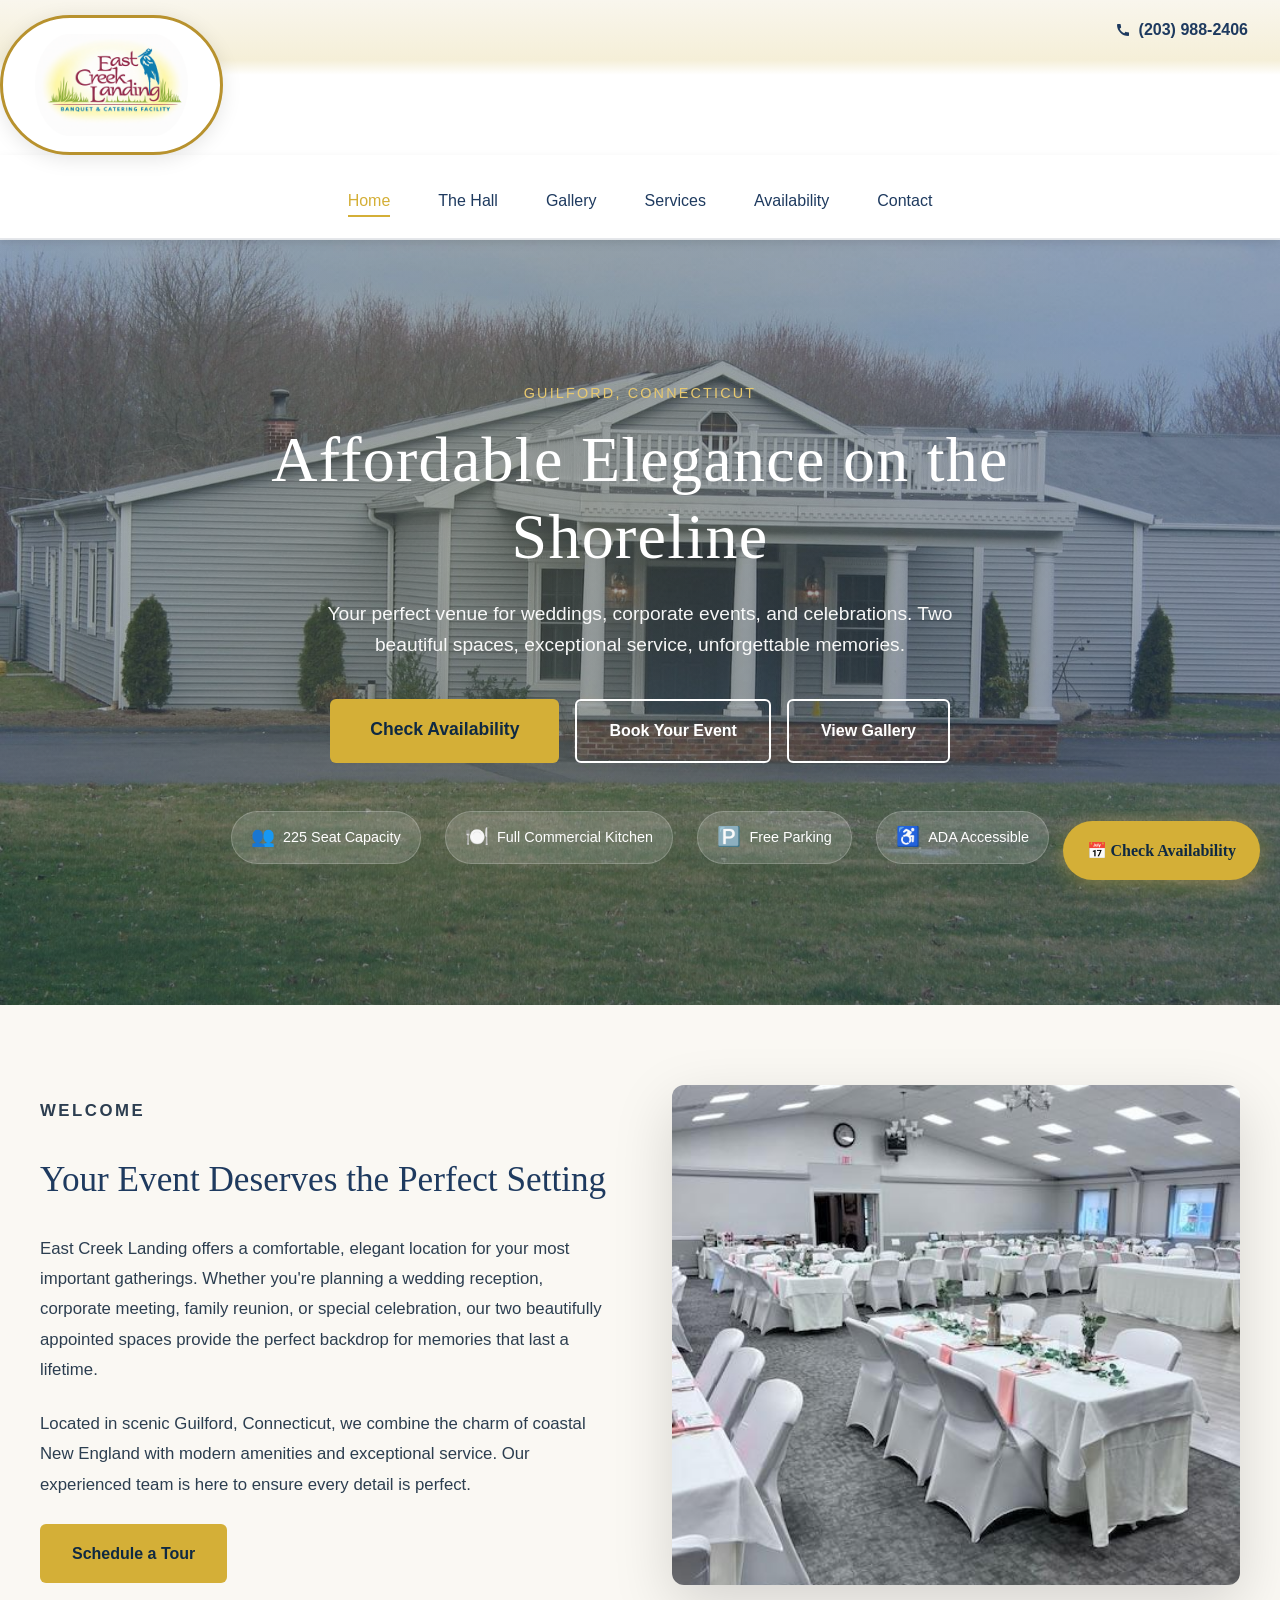
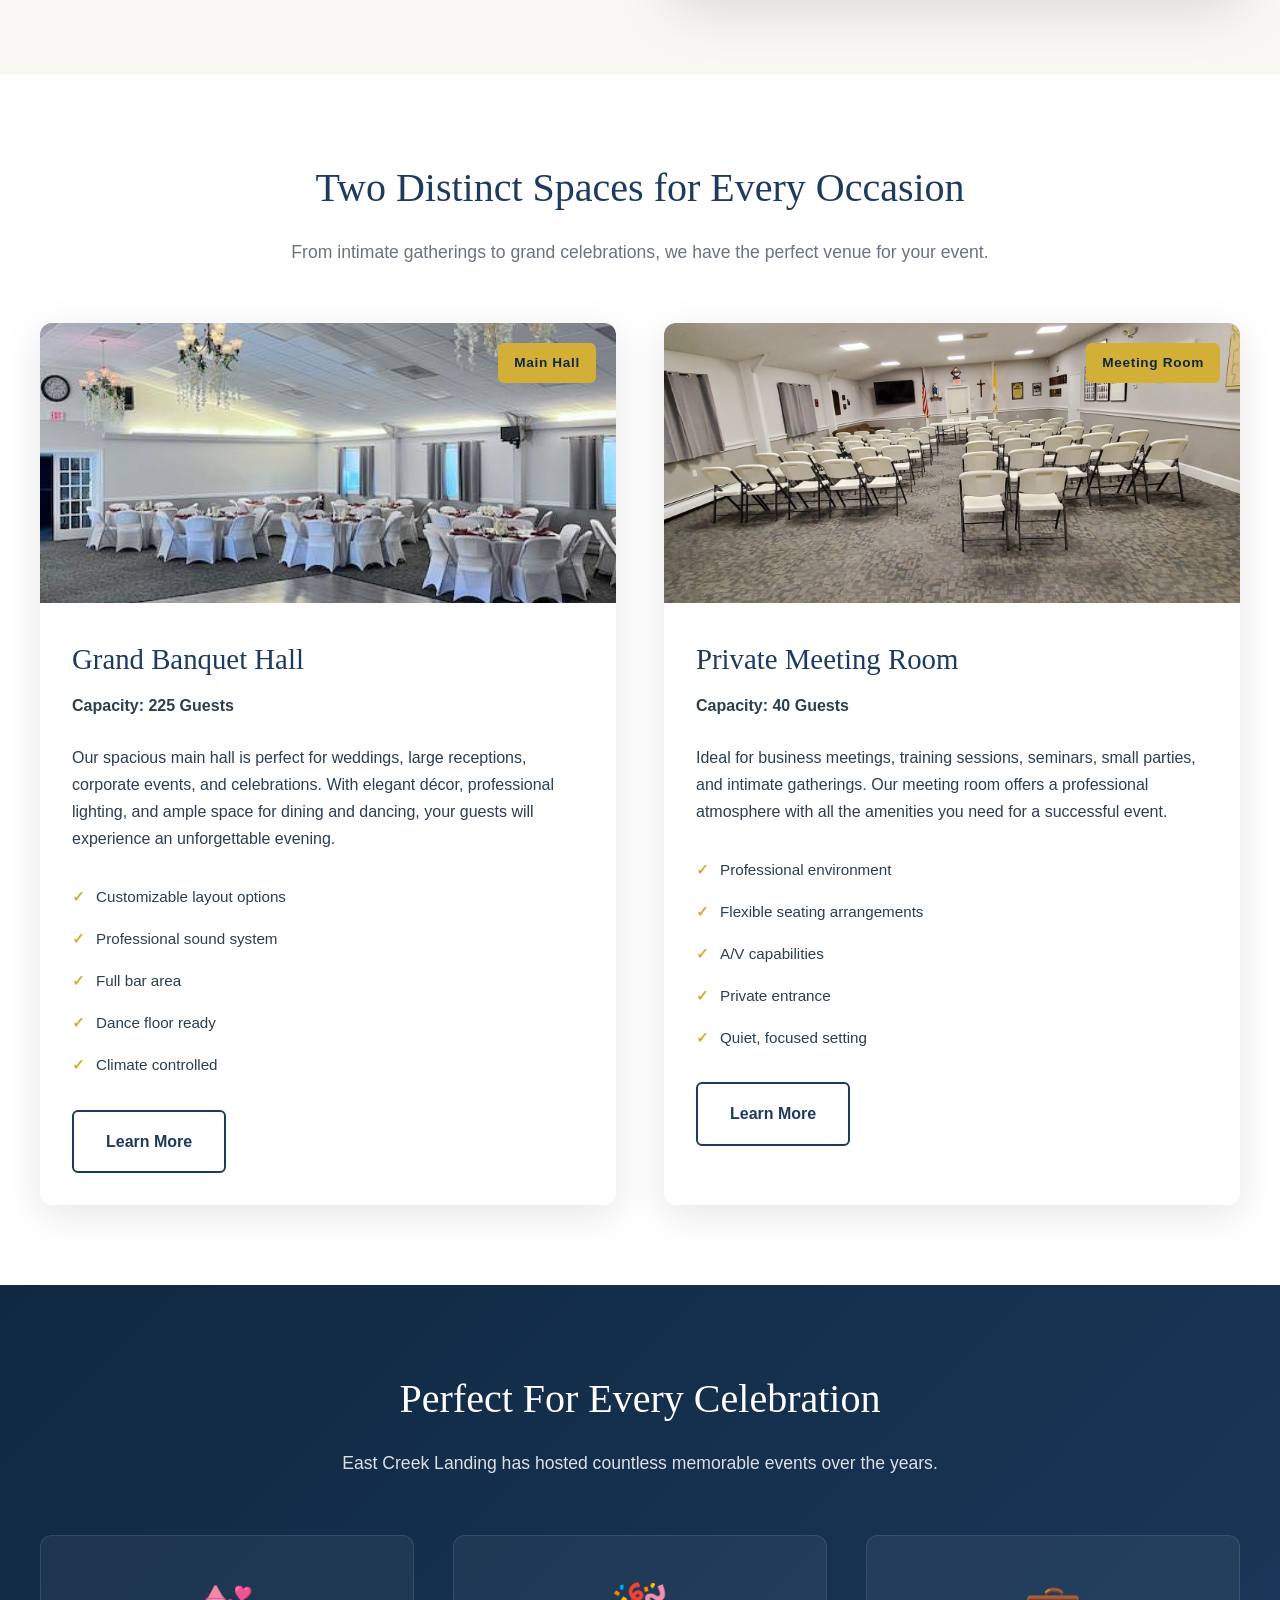
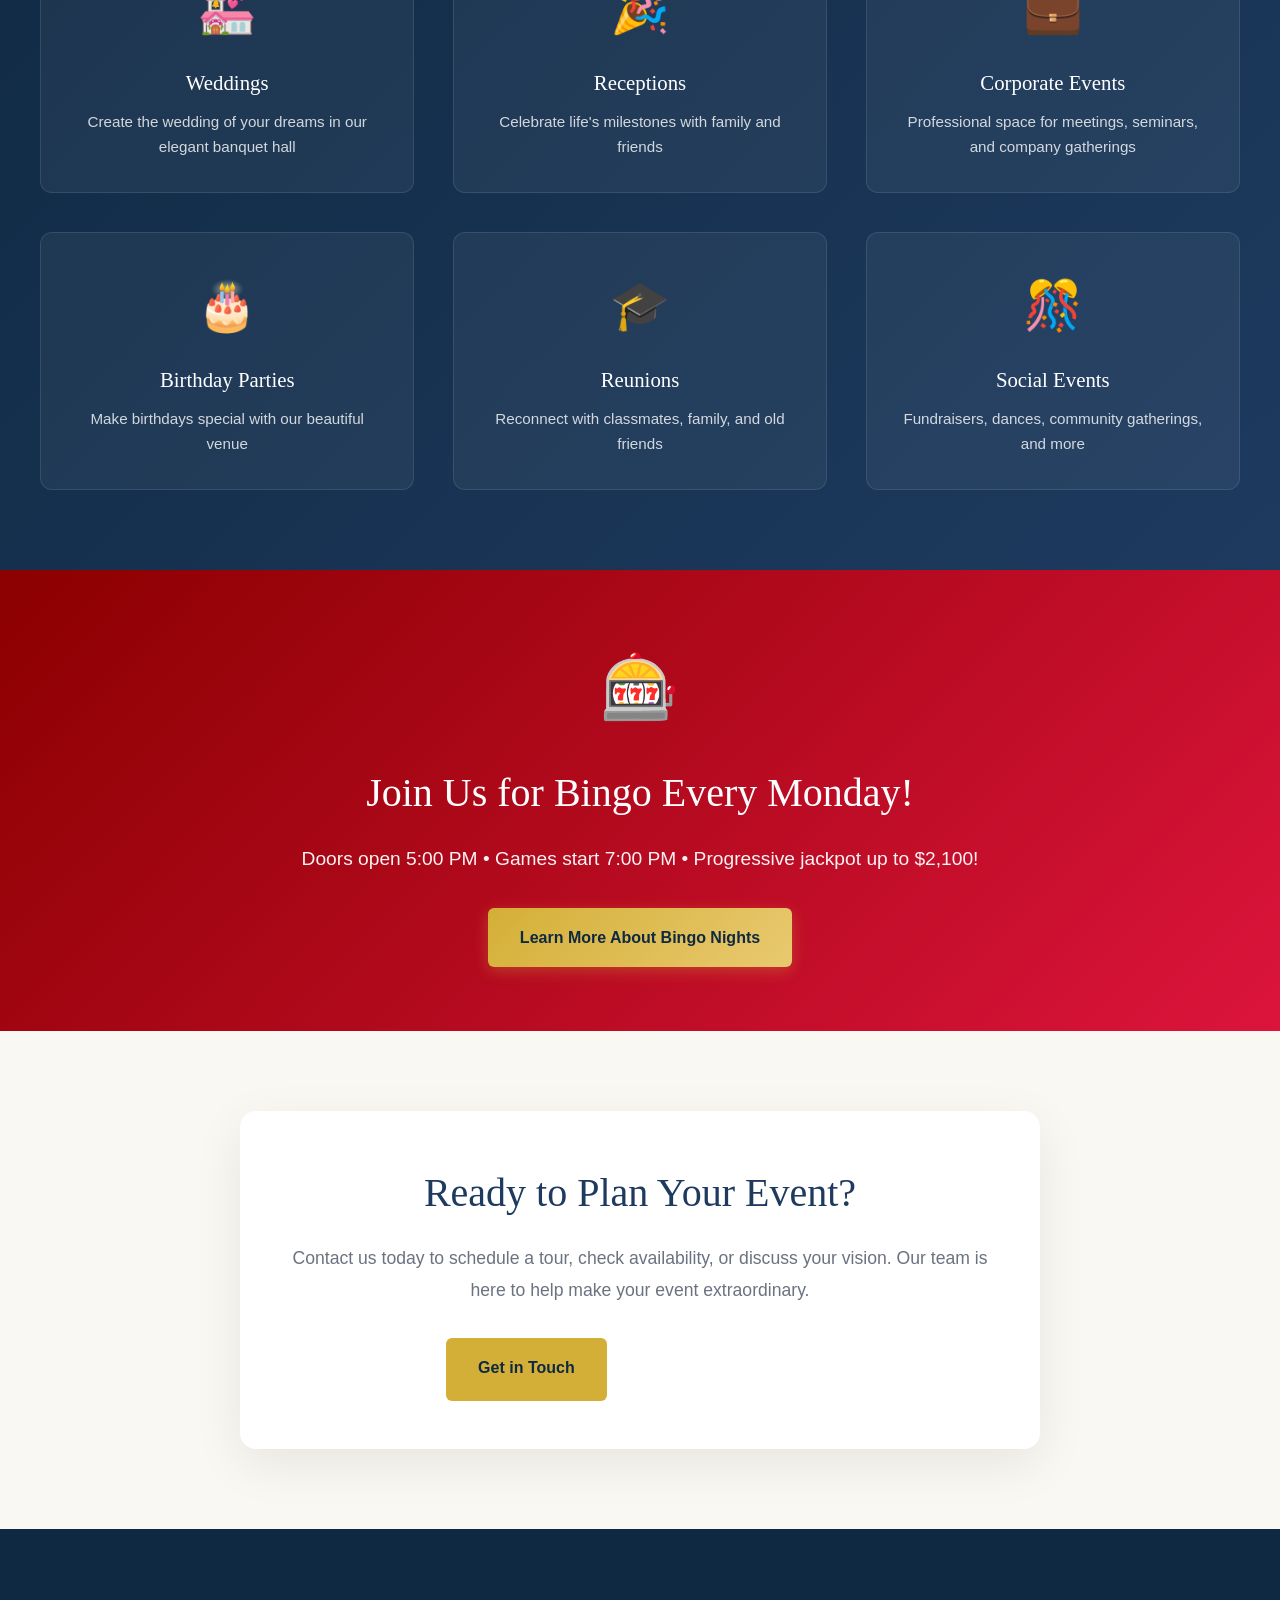
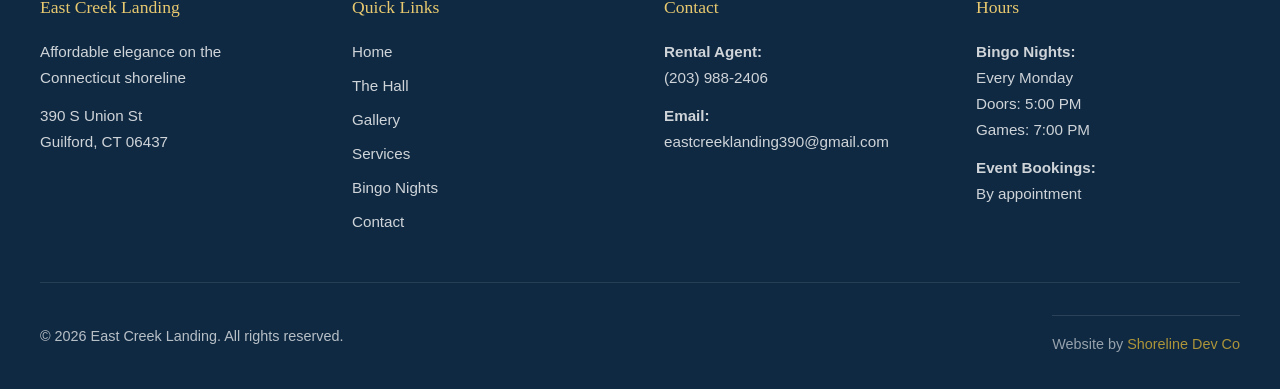
==== index.html @ 40659994 "update" ====
<!DOCTYPE html>
<html lang="en">
<head>
  <meta charset="UTF-8">
  <meta name="viewport" content="width=device-width, initial-scale=1.0">
  <meta name="description" content="East Creek Landing - Affordable elegance on the Connecticut shoreline. Premier banquet hall for weddings, corporate events, and special occasions in Guilford, CT.">
  <title>East Creek Landing | Banquet Hall in Guilford, CT</title>
  <link rel="stylesheet" href="css/style.css">
  <!-- Open Graph / Social Media Meta Tags -->
<meta property="og:title" content="East Creek Landing | Banquet Hall in Guilford, CT">
<meta property="og:description" content="Affordable elegance on the Connecticut shoreline. Perfect venue for weddings, corporate events, and celebrations.">
<meta property="og:image" content="https://mtufano89.github.io/east_creek_landing/images/outside.jpg">
<meta property="og:url" content="https://www.eastcreeklanding.com">
<meta property="og:type" content="website">

<!-- Twitter Card Meta Tags -->
<meta name="twitter:card" content="summary_large_image">
<meta name="twitter:title" content="East Creek Landing | Banquet Hall in Guilford, CT">
<meta name="twitter:description" content="Affordable elegance on the Connecticut shoreline. Perfect venue for weddings, corporate events, and celebrations.">
<meta name="twitter:image" content="https://mtufano89.github.io/east_creek_landing/images/outside.jpg">
<head>
  <meta charset="UTF-8">
  <meta name="viewport" content="width=device-width, initial-scale=1.0">
  <meta name="description" content="...">
  <title>East Creek Landing | Banquet Hall in Guilford, CT</title>
  
  <!-- Favicon -->
  <link rel="icon" type="image/x-icon" href="/favicon.ico">
  <link rel="icon" type="image/png" sizes="32x32" href="/favicon-32x32.png">
  <link rel="icon" type="image/png" sizes="16x16" href="/favicon-16x16.png">
  <link rel="apple-touch-icon" sizes="180x180" href="/apple-touch-icon.png">
  
  <link rel="stylesheet" href="css/style.css">

</head>
<body>
  
  <!-- Navigation -->
  <header class="site-header">
  <!-- Top Info Bar (Light Blue) -->
  <div class="header-top">
    <div class="header-top-inner">
   
      <div class="header-contact">
        <a href="tel:2039882406" class="phone-link">
          <svg width="16" height="16" fill="currentColor" viewBox="0 0 24 24">
            <path d="M20.01 15.38c-1.23 0-2.42-.2-3.53-.56-.35-.12-.74-.03-1.01.24l-1.57 1.97c-2.83-1.35-5.48-3.9-6.89-6.83l1.95-1.66c.27-.28.35-.67.24-1.02-.37-1.11-.56-2.3-.56-3.53 0-.54-.45-.99-.99-.99H4.19C3.65 3 3 3.24 3 3.99 3 13.28 10.73 21 20.01 21c.71 0 .99-.63.99-1.18v-3.45c0-.54-.45-.99-.99-.99z"/>
          </svg>
          (203) 988-2406
        </a>
      </div>
    </div>
  </div>

  <!-- Logo Section (Overlapping) -->
  <div class="header-logo">
    <a href="index.html">
      <img src="images/logo.png" alt="East Creek Landing" class="logo-img">
    </a>
  </div>

  <!-- Main Navigation (White Bar) -->
  <nav class="main-nav">
    <ul class="nav-links">
      <li><a href="index.html" class="active">Home</a></li>
      <li><a href="hall.html">The Hall</a></li>
      <li><a href="gallery.html">Gallery</a></li>
      <li><a href="services.html">Services</a></li>
      <li><a href="availability.html">Availability</a></li>
      <li><a href="contact.html">Contact</a></li>
    </ul>
    
    <!-- Hamburger for mobile -->
    <button class="hamburger" aria-label="Toggle menu">
      <span></span>
      <span></span>
      <span></span>
    </button>
  </nav>
</header>

  <!-- Hero Section -->
  <section class="hero">
    <div class="hero-overlay"></div>
    <div class="hero-content">
      <p class="hero-tag">Guilford, Connecticut</p>
      <h1 class="hero-title">Affordable Elegance on the Shoreline</h1>
      <p class="hero-subtitle">
        Your perfect venue for weddings, corporate events, and celebrations. 
        Two beautiful spaces, exceptional service, unforgettable memories.
      </p>
      <div class="hero-ctas">
  <a href="availability.html" class="btn btn-primary">Check Availability</a>
  <a href="contact.html" class="btn btn-secondary">Book Your Event</a>
  <a href="gallery.html" class="btn btn-secondary">View Gallery</a>
</div>
      <div class="hero-features">
        <div class="feature-chip">
          <span class="feature-icon">👥</span>
          <span>225 Seat Capacity</span>
        </div>
        <div class="feature-chip">
          <span class="feature-icon">🍽️</span>
          <span>Full Commercial Kitchen</span>
        </div>
        <div class="feature-chip">
          <span class="feature-icon">🅿️</span>
          <span>Free Parking</span>
        </div>
        <div class="feature-chip">
          <span class="feature-icon">♿</span>
          <span>ADA Accessible</span>
        </div>
      </div>
    </div>
  </section>

  <!-- Quick Overview -->
  <section class="section overview-section">
    <div class="section-inner">
      <div class="overview-grid">
        <div class="overview-text">
          <p class="eyebrow">Welcome</p>
          <h2>Your Event Deserves the Perfect Setting</h2>
          <p>
            East Creek Landing offers a comfortable, elegant location for your most important gatherings. 
            Whether you're planning a wedding reception, corporate meeting, family reunion, or special celebration, 
            our two beautifully appointed spaces provide the perfect backdrop for memories that last a lifetime.
          </p>
          <p>
            Located in scenic Guilford, Connecticut, we combine the charm of coastal New England with modern 
            amenities and exceptional service. Our experienced team is here to ensure every detail is perfect.
          </p>
          <a href="contact.html" class="btn btn-primary">Schedule a Tour</a>
        </div>
        <div class="overview-image">
          <img src="images/main_room_2.png" alt="Elegant banquet hall interior">
        </div>
      </div>
    </div>
  </section>

  <!-- Spaces -->
  <section class="section spaces-section">
    <div class="section-inner">
      <div class="section-header">
        <h2>Two Distinct Spaces for Every Occasion</h2>
        <p>From intimate gatherings to grand celebrations, we have the perfect venue for your event.</p>
      </div>

      <div class="spaces-grid">
        <!-- Main Hall -->
        <div class="space-card">
          <div class="space-image">
            <img src="images/main-room-1.jpeg" alt="Main banquet hall">
            <div class="space-badge">Main Hall</div>
          </div>
          <div class="space-content">
            <h3>Grand Banquet Hall</h3>
            <p class="space-capacity">Capacity: 225 Guests</p>
            <p>
              Our spacious main hall is perfect for weddings, large receptions, corporate events, 
              and celebrations. With elegant décor, professional lighting, and ample space for 
              dining and dancing, your guests will experience an unforgettable evening.
            </p>
            <ul class="space-features">
              <li>Customizable layout options</li>
              <li>Professional sound system</li>
              <li>Full bar area</li>
              <li>Dance floor ready</li>
              <li>Climate controlled</li>
            </ul>
            <a href="hall.html" class="btn btn-outline">Learn More</a>
          </div>
        </div>

        <!-- Meeting Room -->
        <div class="space-card">
          <div class="space-image">
            <img src="images/meeting-room.jpg" alt="Meeting room">
            <div class="space-badge">Meeting Room</div>
          </div>
          <div class="space-content">
            <h3>Private Meeting Room</h3>
            <p class="space-capacity">Capacity: 40 Guests</p>
            <p>
              Ideal for business meetings, training sessions, seminars, small parties, and intimate 
              gatherings. Our meeting room offers a professional atmosphere with all the amenities 
              you need for a successful event.
            </p>
            <ul class="space-features">
              <li>Professional environment</li>
              <li>Flexible seating arrangements</li>
              <li>A/V capabilities</li>
              <li>Private entrance</li>
              <li>Quiet, focused setting</li>
            </ul>
            <a href="hall.html" class="btn btn-outline">Learn More</a>
          </div>
        </div>
      </div>
    </div>
  </section>

  <!-- Perfect For -->
  <section class="section perfect-for-section">
    <div class="section-inner">
      <div class="section-header">
        <h2>Perfect For Every Celebration</h2>
        <p>East Creek Landing has hosted countless memorable events over the years.</p>
      </div>

      <div class="event-types">
        <div class="event-type">
          <div class="event-icon">💒</div>
          <h3>Weddings</h3>
          <p>Create the wedding of your dreams in our elegant banquet hall</p>
        </div>
        <div class="event-type">
          <div class="event-icon">🎉</div>
          <h3>Receptions</h3>
          <p>Celebrate life's milestones with family and friends</p>
        </div>
        <div class="event-type">
          <div class="event-icon">💼</div>
          <h3>Corporate Events</h3>
          <p>Professional space for meetings, seminars, and company gatherings</p>
        </div>
        <div class="event-type">
          <div class="event-icon">🎂</div>
          <h3>Birthday Parties</h3>
          <p>Make birthdays special with our beautiful venue</p>
        </div>
        <div class="event-type">
          <div class="event-icon">🎓</div>
          <h3>Reunions</h3>
          <p>Reconnect with classmates, family, and old friends</p>
        </div>
        <div class="event-type">
          <div class="event-icon">🎊</div>
          <h3>Social Events</h3>
          <p>Fundraisers, dances, community gatherings, and more</p>
        </div>
      </div>
    </div>
  </section>

  <!-- Bingo CTA -->
  <section class="section bingo-cta">
    <div class="section-inner">
      <div class="bingo-content">
        <div class="bingo-icon">🎰</div>
        <h2>Join Us for Bingo Every Monday!</h2>
        <p>Doors open 5:00 PM • Games start 7:00 PM • Progressive jackpot up to $2,100!</p>
        <a href="bingo.html" class="btn btn-gold">Learn More About Bingo Nights</a>
      </div>
    </div>
  </section>

  <!-- CTA Section -->
  <section class="section cta-section">
    <div class="section-inner">
      <div class="cta-box">
        <h2>Ready to Plan Your Event?</h2>
        <p>Contact us today to schedule a tour, check availability, or discuss your vision. Our team is here to help make your event extraordinary.</p>
        <div class="cta-buttons">
          <a href="contact.html" class="btn btn-primary">Get in Touch</a>
          <a href="tel:2039882406" class="btn btn-secondary">Call (203) 988-2406</a>
        </div>
      </div>
    </div>
  </section>

  <!-- Footer -->
  <footer class="site-footer">
    <div class="footer-inner">
      <div class="footer-grid">
        <div class="footer-col">
          <h4>East Creek Landing</h4>
          <p>Affordable elegance on the Connecticut shoreline</p>
          <p class="footer-address">
            390 S Union St<br>
            Guilford, CT 06437
          </p>
        </div>

        <div class="footer-col">
          <h4>Quick Links</h4>
          <ul class="footer-links-col">
            <a href="index.html">Home</a>
            <a href="hall.html">The Hall</a>
            <a href="gallery.html">Gallery</a>
            <a href="services.html">Services</a>
            <a href="bingo.html">Bingo Nights</a>
            <a href="contact.html">Contact</a>
          </ul>
        </div>

        <div class="footer-col">
          <h4>Contact</h4>
          <p><strong>Rental Agent:</strong><br>(203) 988-2406</p>
<p><strong>Email:</strong><br>eastcreeklanding390@gmail.com</p>        </div>

        <div class="footer-col">
          <h4>Hours</h4>
          <p><strong>Bingo Nights:</strong><br>Every Monday<br>Doors: 5:00 PM<br>Games: 7:00 PM</p>
          <p><strong>Event Bookings:</strong><br>By appointment</p>
        </div>
      </div>

     <div class="footer-bottom">
  <p>&copy; <span id="year"></span> East Creek Landing. All rights reserved.</p>
  <p class="created-by">
    Website by <a href="https://www.shorelinedevco.com" target="_blank" rel="noopener">Shoreline Dev Co</a>
  </p>
</div>
  </footer>

  <script>
    document.getElementById('year').textContent = new Date().getFullYear();

    // Hamburger Menu Toggle
    const hamburger = document.querySelector('.hamburger');
    const navLinks = document.querySelector('.nav-links');

    hamburger.addEventListener('click', () => {
      hamburger.classList.toggle('active');
      navLinks.classList.toggle('active');
    });

    // Close menu when clicking a link
    document.querySelectorAll('.nav-links a').forEach(link => {
      link.addEventListener('click', () => {
        hamburger.classList.remove('active');
        navLinks.classList.remove('active');
      });
    });

    // Close menu when clicking outside
    document.addEventListener('click', (e) => {
      if (!hamburger.contains(e.target) && !navLinks.contains(e.target)) {
        hamburger.classList.remove('active');
        navLinks.classList.remove('active');
      }
    });
  </script>
  <!-- Add before </body> -->
<a href="availability.html" class="floating-availability-btn">
  📅 Check Availability

</body>
</html>
---- css/style.css ----
/* =============================
   EAST CREEK LANDING
   Elegant Banquet Hall Design
   ============================= */

:root {
  --navy: #1e3a5f;
  --navy-dark: #0f2942;
  --gold: #d4af37;
  --gold-light: #e8c96f;
  --cream: #faf8f3;
  --text-dark: #2c3e50;
  --text-muted: #6b7280;
  --white: #ffffff;
}

* {
  margin: 0;
  padding: 0;
  box-sizing: border-box;
}

html {
  scroll-behavior: smooth;
}

body {
  font-family: 'Georgia', 'Times New Roman', serif;
  color: var(--text-dark);
  background: var(--white);
  line-height: 1.7;
}

/* =============================
   NAVIGATION
   ============================= */

.site-header {
  position: relative;
  top: 0;
  z-index: 100;
  background: rgba(255, 255, 255, 0.98);
  backdrop-filter: blur(10px);
  border-bottom: 1px solid rgba(30, 58, 95, 0.1);
  box-shadow: 0 2px 20px rgba(0, 0, 0, 0.08);
}

.nav {
  max-width: 1200px;
  margin: 0 auto;
  padding: 1rem 2rem;
  display: flex;
  align-items: center;
  justify-content: space-between;
  gap: 2rem;
}

.nav-logo {
  font-family: 'Georgia', serif;
  font-size: 1.3rem;
  font-weight: 700;
  color: var(--navy);
  text-decoration: none;
  letter-spacing: 0.05em;
}

.logo-img {
  height: clamp(60px, 12vw, 120px);
  width: auto;
  display: block;
}

/* Hamburger Menu */
.hamburger {
  display: none;
  flex-direction: column;
  gap: 5px;
  background: none;
  border: none;
  cursor: pointer;
  padding: 8px;
  z-index: 101;
  order: 3;
}

.hamburger span {
  width: 28px;
  height: 3px;
  background: var(--navy);
  border-radius: 3px;
  transition: all 0.3s ease;
}

.hamburger.active span:nth-child(1) {
  transform: rotate(45deg) translate(8px, 8px);
}

.hamburger.active span:nth-child(2) {
  opacity: 0;
}

.hamburger.active span:nth-child(3) {
  transform: rotate(-45deg) translate(7px, -7px);
}

.nav-links {
  display: flex;
  list-style: none;
  gap: 2rem;
}

.nav-links a {
  font-family: -apple-system, BlinkMacSystemFont, 'Segoe UI', sans-serif;
  text-decoration: none;
  color: var(--text-dark);
  font-size: 0.95rem;
  font-weight: 500;
  transition: color 0.3s ease;
  position: relative;
}

.nav-links a::after {
  content: '';
  position: absolute;
  bottom: -4px;
  left: 0;
  width: 0;
  height: 2px;
  background: var(--gold);
  transition: width 0.3s ease;
}

.nav-links a:hover,
.nav-links a.active {
  color: var(--navy);
}

.nav-links a:hover::after,
.nav-links a.active::after {
  width: 100%;
}

.nav-cta {
  font-family: -apple-system, BlinkMacSystemFont, 'Segoe UI', sans-serif;
  background: var(--gold);
  color: var(--navy-dark);
  padding: 0.5rem 1rem;
  border-radius: 6px;
  text-decoration: none;
  font-weight: 600;
  font-size: 0.85rem;
  transition: all 0.3s ease;
  white-space: nowrap;
}

.nav-cta:hover {
  background: var(--gold-light);
  transform: translateY(-1px);
  box-shadow: 0 2px 8px rgba(212, 175, 55, 0.3);
}

/* =============================
   HERO SECTION (Index Page)
   ============================= */

.hero {
  position: relative;
  min-height: clamp(500px, 85vh, 900px);
  display: flex;
  align-items: center;
  justify-content: center;
  background: url('../images/outside.jpg') center/cover;
  color: white;
  text-align: center;
  overflow: hidden;
  padding: clamp(1rem, 3vw, 2rem);
}

.hero-overlay {
  position: absolute;
  inset: 0;
  background: 
    linear-gradient(135deg, rgba(30, 58, 95, 0.35), rgba(30, 58, 95, 0.45)),
    radial-gradient(circle at 40% 40%, rgba(212, 175, 55, 0.25), transparent 70%);
  animation: fadeIn 1.2s ease-out;
}

@keyframes fadeIn {
  from {
    opacity: 0;
  }
  to {
    opacity: 1;
  }
}

.hero-content {
  position: relative;
  z-index: 1;
  max-width: 900px;
  padding: 0 2rem;
  animation: fadeInUp 1s ease-out 0.3s both;
}

@keyframes fadeInUp {
  from {
    opacity: 0;
    transform: translateY(30px);
  }
  to {
    opacity: 1;
    transform: translateY(0);
  }
}

.hero-tag {
  font-family: -apple-system, BlinkMacSystemFont, 'Segoe UI', sans-serif;
  font-size: clamp(0.75rem, 1.5vw, 0.9rem);
  letter-spacing: 0.15em;
  text-transform: uppercase;
  color: var(--gold-light);
  margin-bottom: clamp(0.5rem, 2vw, 1rem);
  font-weight: 500;
}

.hero-title {
  font-size: clamp(1.75rem, 5vw, 4rem);
  font-weight: 400;
  margin-bottom: clamp(1rem, 2vw, 1.5rem);
  line-height: 1.2;
  letter-spacing: 0.02em;
}

.hero-subtitle {
  font-family: -apple-system, BlinkMacSystemFont, 'Segoe UI', sans-serif;
  font-size: clamp(0.95rem, 2vw, 1.2rem);
  max-width: 700px;
  margin: 0 auto;
  margin-bottom: clamp(1.5rem, 3vw, 2.5rem);
  color: rgba(255, 255, 255, 0.95);
  font-weight: 300;
  line-height: 1.6;
  padding: 0 clamp(0.5rem, 2vw, 0);
}

.hero-ctas {
  display: flex;
  gap: clamp(0.75rem, 2vw, 1rem);
  justify-content: center;
  flex-wrap: wrap;
  margin-bottom: clamp(2rem, 4vw, 3rem);
}

.hero-features {
  display: flex;
  gap: clamp(0.5rem, 2vw, 1.5rem);
  justify-content: center;
  flex-wrap: wrap;
  margin-top: clamp(2rem, 4vw, 3rem);
}

.feature-chip {
  font-family: -apple-system, BlinkMacSystemFont, 'Segoe UI', sans-serif;
  display: flex;
  align-items: center;
  gap: 0.5rem;
  background: rgba(255, 255, 255, 0.15);
  backdrop-filter: blur(10px);
  padding: clamp(0.5rem, 1.5vw, 0.6rem) clamp(0.8rem, 2vw, 1.2rem);
  border-radius: 50px;
  border: 1px solid rgba(255, 255, 255, 0.2);
  font-size: clamp(0.8rem, 1.5vw, 0.9rem);
  font-weight: 500;
}

.feature-icon {
  font-size: clamp(1rem, 2vw, 1.2rem);
}

/* =============================
   PAGE HERO (Non-Index Pages)
   ============================= */

/* =============================
   PAGE HERO (Non-Index Pages)
   ============================= */

.page-hero {
  position: relative;
  padding: 8rem 2rem 5rem;
  text-align: center;
  background: linear-gradient(rgba(30, 58, 95, 0.75), rgba(15, 41, 66, 0.85)),
              url('https://images.unsplash.com/photo-1511795409834-ef04bbd61622?w=1600&h=600&fit=crop') center/cover;
  color: white;
  overflow: hidden;
}

.page-hero::before {
  content: '';
  position: absolute;
  inset: 0;
  background: radial-gradient(circle at 30% 50%, rgba(212, 175, 55, 0.2), transparent 70%);
  animation: fadeIn 1.2s ease-out;
}

.page-hero-content {
  position: relative;
  z-index: 1;
  max-width: 800px;
  margin: 0 auto;
  animation: fadeInUp 1s ease-out 0.3s both;
}

.page-hero-content .eyebrow {
  color: var(--gold-light);
}

.page-hero h1 {
  font-size: clamp(2rem, 5vw, 3.5rem);
  font-weight: 400;
  margin-bottom: 1rem;
  line-height: 1.2;
}

.page-hero p {
  font-family: -apple-system, BlinkMacSystemFont, 'Segoe UI', sans-serif;
  font-size: clamp(1rem, 2vw, 1.2rem);
  opacity: 0.95;
  max-width: 600px;
  margin: 0 auto;
}

/* =============================
   BUTTONS
   ============================= */

.btn {
  font-family: -apple-system, BlinkMacSystemFont, 'Segoe UI', sans-serif;
  display: inline-block;
  padding: clamp(0.75rem, 2vw, 1rem) clamp(1.25rem, 3vw, 2rem);
  border-radius: 6px;
  text-decoration: none;
  font-weight: 600;
  font-size: clamp(0.9rem, 1.8vw, 1rem);
  transition: all 0.3s ease;
  cursor: pointer;
  border: none;
}

.btn-primary {
  background: var(--gold);
  color: var(--navy-dark);
}

.btn-primary:hover {
  background: var(--gold-light);
  transform: translateY(-2px);
  box-shadow: 0 8px 20px rgba(212, 175, 55, 0.4);
}

.btn-secondary {
  background: transparent;
  color: white;
  border: 2px solid white;
}

.btn-secondary:hover {
  background: white;
  color: var(--navy);
}

.btn-outline {
  background: transparent;
  color: var(--navy);
  border: 2px solid var(--navy);
}

.btn-outline:hover {
  background: var(--navy);
  color: white;
}

.btn-gold {
  background: linear-gradient(135deg, var(--gold), var(--gold-light));
  color: var(--navy-dark);
  box-shadow: 0 4px 15px rgba(212, 175, 55, 0.3);
}

.btn-gold:hover {
  transform: translateY(-3px);
  box-shadow: 0 8px 25px rgba(212, 175, 55, 0.5);
}

/* =============================
   SECTIONS
   ============================= */

.section {
  padding: clamp(3rem, 8vw, 5rem) clamp(1rem, 3vw, 2rem);
}

.section-inner {
  max-width: 1200px;
  margin: 0 auto;
}

.section-header {
  text-align: center;
  margin-bottom: clamp(2rem, 5vw, 3.5rem);
}

.section-header h2 {
  font-size: clamp(1.75rem, 4vw, 2.5rem);
  font-weight: 400;
  color: var(--navy);
  margin-bottom: clamp(0.75rem, 2vw, 1rem);
}

.section-header p {
  font-family: -apple-system, BlinkMacSystemFont, 'Segoe UI', sans-serif;
  font-size: clamp(0.95rem, 2vw, 1.1rem);
  color: var(--text-muted);
  max-width: 700px;
  margin: 0 auto;
}

.eyebrow {
  font-family: -apple-system, BlinkMacSystemFont, 'Segoe UI', sans-serif;
  font-size: 0.9rem;
  letter-spacing: 0.15em;
  text-transform: uppercase;
  color: var(--gold);
  font-weight: 600;
  margin-bottom: 0.5rem;
}

/* =============================
   OVERVIEW SECTION
   ============================= */

.overview-section {
  background: var(--cream);
}

.overview-grid {
  display: grid;
  grid-template-columns: 1fr 1fr;
  gap: 4rem;
  align-items: center;
}

.overview-text h2 {
  font-size: clamp(1.5rem, 3.5vw, 2.2rem);
  color: var(--navy);
  margin-bottom: clamp(1rem, 2vw, 1.5rem);
  font-weight: 400;
}

.overview-text p {
  font-family: -apple-system, BlinkMacSystemFont, 'Segoe UI', sans-serif;
  font-size: clamp(0.95rem, 1.8vw, 1.05rem);
  line-height: 1.8;
  color: var(--text-dark);
  margin-bottom: clamp(1rem, 2vw, 1.5rem);
}

.overview-image img {
  width: 100%;
  height: clamp(250px, 50vw, 500px);
  object-fit: cover;
  border-radius: 12px;
  box-shadow: 0 20px 60px rgba(0, 0, 0, 0.15);
}

/* =============================
   SPACES SECTION
   ============================= */

.spaces-section {
  background: white;
}

.spaces-grid {
  display: grid;
  grid-template-columns: 1fr 1fr;
  gap: 3rem;
}

.space-card {
  background: white;
  border-radius: 12px;
  overflow: hidden;
  box-shadow: 0 10px 40px rgba(0, 0, 0, 0.1);
  transition: transform 0.3s ease, box-shadow 0.3s ease;
}

.space-card:hover {
  transform: translateY(-5px);
  box-shadow: 0 15px 50px rgba(0, 0, 0, 0.15);
}

.space-image {
  position: relative;
  height: clamp(200px, 35vw, 280px);
  overflow: hidden;
}

.space-image img {
  width: 100%;
  height: 100%;
  object-fit: cover;
  transition: transform 0.5s ease;
}

.space-card:hover .space-image img {
  transform: scale(1.05);
}

.space-badge {
  position: absolute;
  top: 20px;
  right: 20px;
  background: var(--gold);
  color: var(--navy-dark);
  padding: 0.5rem 1rem;
  border-radius: 6px;
  font-family: -apple-system, BlinkMacSystemFont, 'Segoe UI', sans-serif;
  font-weight: 600;
  font-size: 0.85rem;
  letter-spacing: 0.05em;
}

.space-content {
  padding: clamp(1.5rem, 3vw, 2rem);
}

.space-content h3 {
  font-size: clamp(1.3rem, 2.8vw, 1.8rem);
  color: var(--navy);
  margin-bottom: 0.5rem;
  font-weight: 400;
}

.space-capacity {
  font-family: -apple-system, BlinkMacSystemFont, 'Segoe UI', sans-serif;
  font-size: 0.95rem;
  color: var(--gold);
  font-weight: 600;
  margin-bottom: 1rem;
}

.space-content > p {
  font-family: -apple-system, BlinkMacSystemFont, 'Segoe UI', sans-serif;
  font-size: clamp(0.9rem, 1.8vw, 1rem);
  color: var(--text-dark);
  margin-bottom: clamp(1rem, 2vw, 1.5rem);
  line-height: 1.7;
}

.space-features {
  font-family: -apple-system, BlinkMacSystemFont, 'Segoe UI', sans-serif;
  list-style: none;
  margin-bottom: 1.5rem;
}

.space-features li {
  padding: clamp(0.3rem, 1vw, 0.5rem) 0;
  padding-left: 1.5rem;
  position: relative;
  font-size: clamp(0.85rem, 1.6vw, 0.95rem);
  color: var(--text-dark);
}

.space-features li::before {
  content: '✓';
  position: absolute;
  left: 0;
  color: var(--gold);
  font-weight: bold;
}

/* =============================
   PERFECT FOR SECTION
   ============================= */

.perfect-for-section {
  background: linear-gradient(135deg, var(--navy-dark), var(--navy));
  color: white;
}

.perfect-for-section .section-header h2 {
  color: white;
}

.perfect-for-section .section-header p {
  color: rgba(255, 255, 255, 0.85);
}

.event-types {
  display: grid;
  grid-template-columns: repeat(3, 1fr);
  gap: clamp(1.5rem, 3vw, 2.5rem);
}

.event-type {
  text-align: center;
  padding: clamp(1.5rem, 3vw, 2rem);
  background: rgba(255, 255, 255, 0.05);
  border-radius: 12px;
  border: 1px solid rgba(255, 255, 255, 0.1);
  transition: all 0.3s ease;
}

.event-type:hover {
  background: rgba(255, 255, 255, 0.1);
  transform: translateY(-5px);
}

.event-icon {
  font-size: clamp(2.5rem, 5vw, 3rem);
  margin-bottom: clamp(0.5rem, 1.5vw, 1rem);
}

.event-type h3 {
  font-size: clamp(1.1rem, 2.2vw, 1.3rem);
  margin-bottom: clamp(0.3rem, 1vw, 0.5rem);
  font-weight: 400;
}

.event-type p {
  font-family: -apple-system, BlinkMacSystemFont, 'Segoe UI', sans-serif;
  font-size: clamp(0.85rem, 1.6vw, 0.95rem);
  color: rgba(255, 255, 255, 0.8);
}

/* =============================
   BINGO CTA
   ============================= */

.bingo-cta {
  background: linear-gradient(135deg, #8b0000, #dc143c);
  color: white;
  text-align: center;
  padding: clamp(2.5rem, 6vw, 4rem) clamp(1rem, 3vw, 2rem);
}

.bingo-content {
  max-width: 800px;
  margin: 0 auto;
}

.bingo-icon {
  font-size: clamp(2.5rem, 6vw, 4rem);
  margin-bottom: clamp(0.5rem, 1.5vw, 1rem);
  animation: pulse 2s ease-in-out infinite;
}

@keyframes pulse {
  0%, 100% { transform: scale(1); }
  50% { transform: scale(1.1); }
}

.bingo-content h2 {
  font-size: clamp(1.5rem, 4vw, 2.5rem);
  margin-bottom: clamp(0.75rem, 1.5vw, 1rem);
  font-weight: 400;
}

.bingo-content p {
  font-family: -apple-system, BlinkMacSystemFont, 'Segoe UI', sans-serif;
  font-size: clamp(0.95rem, 2vw, 1.2rem);
  margin-bottom: clamp(1.5rem, 2.5vw, 2rem);
  color: rgba(255, 255, 255, 0.95);
}

/* =============================
   CTA SECTION
   ============================= */

.cta-section {
  background: var(--cream);
  text-align: center;
}

.cta-box {
  max-width: 800px;
  margin: 0 auto;
  padding: clamp(2rem, 4vw, 3rem);
  background: white;
  border-radius: 16px;
  box-shadow: 0 15px 50px rgba(0, 0, 0, 0.08);
}

.cta-box h2 {
  font-size: clamp(1.5rem, 4vw, 2.5rem);
  color: var(--navy);
  margin-bottom: clamp(0.75rem, 1.5vw, 1rem);
  font-weight: 400;
}

.cta-box p {
  font-family: -apple-system, BlinkMacSystemFont, 'Segoe UI', sans-serif;
  font-size: clamp(0.95rem, 2vw, 1.1rem);
  color: var(--text-muted);
  margin-bottom: clamp(1.5rem, 2.5vw, 2rem);
  line-height: 1.8;
}

.cta-buttons {
  display: flex;
  gap: clamp(0.75rem, 2vw, 1rem);
  justify-content: center;
  flex-wrap: wrap;
}

/* =============================
   FOOTER
   ============================= */

.site-footer {
  background: var(--navy-dark);
  color: white;
  padding: clamp(3rem, 6vw, 4rem) clamp(1rem, 3vw, 2rem) clamp(1.5rem, 3vw, 2rem);
}

.footer-grid {
  max-width: 1200px;
  margin: 0 auto;
  margin-bottom: clamp(2rem, 4vw, 3rem);
  display: grid;
  grid-template-columns: repeat(4, 1fr);
  gap: clamp(2rem, 4vw, 3rem);
}

.footer-col h4 {
  font-size: clamp(1rem, 1.8vw, 1.1rem);
  margin-bottom: clamp(0.75rem, 1.5vw, 1rem);
  color: var(--gold-light);
  font-weight: 400;
}

.footer-col p {
  font-family: -apple-system, BlinkMacSystemFont, 'Segoe UI', sans-serif;
  font-size: clamp(0.85rem, 1.6vw, 0.95rem);
  color: rgba(255, 255, 255, 0.8);
  line-height: 1.7;
  margin-bottom: 0.75rem;
}

.footer-address {
  line-height: 1.6;
}

.footer-links-col {
  display: flex;
  flex-direction: column;
  gap: 0.5rem;
}

.footer-links-col a {
  font-family: -apple-system, BlinkMacSystemFont, 'Segoe UI', sans-serif;
  color: rgba(255, 255, 255, 0.8);
  text-decoration: none;
  font-size: clamp(0.85rem, 1.6vw, 0.95rem);
  transition: color 0.3s ease;
}

.footer-links-col a:hover {
  color: var(--gold-light);
}

.footer-bottom {
  max-width: 1200px;
  margin: 0 auto;
  padding-top: 2rem;
  border-top: 1px solid rgba(255, 255, 255, 0.1);
  text-align: center;
}

.footer-bottom p {
  font-family: -apple-system, BlinkMacSystemFont, 'Segoe UI', sans-serif;
  font-size: 0.9rem;
  color: rgba(255, 255, 255, 0.6);
}

/* =============================
   RESPONSIVE BREAKPOINTS
   ============================= */

@media (max-width: 968px) {
  .nav {
    position: relative;
  }

  .hamburger {
    display: flex;
  }

  .nav-links {
    position: fixed;
    top: 0;
    right: -100%;
    width: 280px;
    height: 100vh;
    background: white;
    flex-direction: column;
    padding: 6rem 2rem 2rem;
    gap: 0;
    box-shadow: -5px 0 25px rgba(0,0,0,0.2);
    transition: right 0.3s ease;
    z-index: 100;
  }

  .nav-links.active {
    right: 0;
  }

  .nav-links li {
    width: 100%;
    border-bottom: 1px solid #f1f5f9;
  }

  .nav-links a {
    display: block;
    padding: 1.2rem 0;
    font-size: 1.1rem;
  }

  .nav-links a::after {
    display: none;
  }

  .nav-cta {
    margin-top: 2rem;
    display: block;
    text-align: center;
  }

  .overview-grid,
  .spaces-grid {
    grid-template-columns: 1fr;
    gap: clamp(2rem, 4vw, 2.5rem);
  }

  .event-types {
    grid-template-columns: repeat(2, 1fr);
  }

  .footer-grid {
    grid-template-columns: repeat(2, 1fr);
  }
}

@media (max-width: 600px) {
  .hero-ctas {
    flex-direction: column;
  }

  .hero-ctas .btn,
  .cta-buttons .btn {
    width: 100%;
  }

  .cta-buttons {
    flex-direction: column;
  }

  .event-types,
  .footer-grid {
    grid-template-columns: 1fr;
  }
}
/* Hide phone CTA on mobile, show in menu instead */
@media (max-width: 968px) {
  .nav-cta {
    display: none;
  }
  
  .nav-links::after {
    content: '📞 (203) 988-2406';
    display: block;
    padding: 1.5rem 0;
    padding-top: 2rem;
    font-size: 1.1rem;
    font-weight: 600;
    color: var(--gold);
    text-align: center;
    border-top: 2px solid #f1f5f9;
    margin-top: 1rem;
  }
}
.floating-availability-btn {
  position: fixed;
  bottom: 20px;
  right: 20px;
  background: var(--gold);
  color: var(--navy-dark);
  padding: 1rem 1.5rem;
  border-radius: 50px;
  font-weight: 600;
  text-decoration: none;
  box-shadow: 0 4px 20px rgba(212, 175, 55, 0.4);
  z-index: 99;
  transition: all 0.3s ease;
}

.floating-availability-btn:hover {
  transform: translateY(-3px);
  box-shadow: 0 6px 25px rgba(212, 175, 55, 0.6);
}

.nav {
  max-width: 1400px;
  margin: 0 auto;
  padding: 1.5rem 2rem;
  display: flex;
  align-items: center;
  justify-content: space-between;
  gap: 2rem;
}

/* Left navigation links */
.nav-links-left {
  display: flex;
  list-style: none;
  gap: 2rem;
  order: 1;
}

/* Center logo */
.nav-logo {
  order: 2;
  margin: 0 2rem;
}

.logo-img {
  height: clamp(80px, 15vw, 140px);
  width: auto;
  display: block;
}

/* Right navigation links */
.nav-links-right {
  display: flex;
  list-style: none;
  gap: 2rem;
  order: 3;
}

/* Both left and right link styles */
.nav-links-left a,
.nav-links-right a {
  font-family: -apple-system, BlinkMacSystemFont, 'Segoe UI', sans-serif;
  text-decoration: none;
  color: var(--text-dark);
  font-size: 0.95rem;
  font-weight: 500;
  transition: color 0.3s ease;
  position: relative;
  white-space: nowrap;
}

.nav-links-left a::after,
.nav-links-right a::after {
  content: '';
  position: absolute;
  bottom: -4px;
  left: 0;
  width: 0;
  height: 2px;
  background: var(--gold);
  transition: width 0.3s ease;
}

.nav-links-left a:hover,
.nav-links-left a.active,
.nav-links-right a:hover,
.nav-links-right a.active {
  color: var(--navy);
}

.nav-links-left a:hover::after,
.nav-links-left a.active::after,
.nav-links-right a:hover::after,
.nav-links-right a.active::after {
  width: 100%;
}

/* Phone CTA */
.nav-cta {
  order: 4;
  font-family: -apple-system, BlinkMacSystemFont, 'Segoe UI', sans-serif;
  background: var(--gold);
  color: var(--navy-dark);
  padding: 0.6rem 1.2rem;
  border-radius: 6px;
  text-decoration: none;
  font-weight: 600;
  font-size: 0.9rem;
  transition: all 0.3s ease;
  white-space: nowrap;
}

/* Hamburger */
.hamburger {
  display: none;
  order: 5;
}

.site-header {
  position: relative;
  top: 0;
  z-index: 100;
  background: white;
  box-shadow: 0 2px 10px rgba(0, 0, 0, 0.08);
}

.nav-banner {
  max-width: 1400px;
  margin: 0 auto;
}

/* Top navigation bar */
.nav-top {
  display: flex;
  justify-content: space-between;
  align-items: center;
  padding: 1rem 2rem;
  background: linear-gradient(135deg, var(--navy-dark), var(--navy));
  position: relative;
}

.nav-links-left,
.nav-links-right {
  display: flex;
  list-style: none;
  gap: 2.5rem;
}

.nav-links-left a,
.nav-links-right a {
  font-family: -apple-system, BlinkMacSystemFont, 'Segoe UI', sans-serif;
  text-decoration: none;
  color: white;
  font-size: 0.95rem;
  font-weight: 500;
  transition: all 0.3s ease;
  position: relative;
  white-space: nowrap;
  padding-bottom: 0.25rem;
}

.nav-links-left a:hover,
.nav-links-right a:hover,
.nav-links-left a.active,
.nav-links-right a.active {
  color: var(--gold-light);
}

.nav-links-left a.active::after,
.nav-links-right a.active::after {
  content: '';
  position: absolute;
  bottom: 0;
  left: 0;
  right: 0;
  height: 2px;
  background: var(--gold);
}

/* Logo section - centered with white background */
.nav-logo-section {
  background: white;
  padding: 1rem 1rem;
  text-align: center;
  border-bottom: 3px solid var(--cream);
}

.nav-logo {
  display: inline-block;
}

.logo-img {
  height: clamp(80px, 12vw, 120px);
  width: auto;
}

/* Hamburger */
.hamburger {
  display: none;
  flex-direction: column;
  gap: 5px;
  background: none;
  border: none;
  cursor: pointer;
  padding: 8px;
  z-index: 101;
}

.hamburger span {
  width: 28px;
  height: 3px;
  background: white;
  border-radius: 3px;
  transition: all 0.3s ease;
}

.hamburger.active span:nth-child(1) {
  transform: rotate(45deg) translate(8px, 8px);
}

.hamburger.active span:nth-child(2) {
  opacity: 0;
}

.hamburger.active span:nth-child(3) {
  transform: rotate(-45deg) translate(7px, -7px);
}

/* Mobile */
@media (max-width: 968px) {
  .hamburger {
    display: flex;
  }

  .nav-links-left,
  .nav-links-right {
    position: fixed;
    top: 0;
    right: -100%;
    width: 280px;
    height: 100vh;
    background: white;
    flex-direction: column;
    padding: 6rem 2rem 2rem;
    gap: 0;
    box-shadow: -5px 0 25px rgba(0,0,0,0.2);
    transition: right 0.3s ease;
    z-index: 100;
  }

  .nav-links-left.active,
  .nav-links-right.active {
    right: 0;
  }

  .nav-links-left li,
  .nav-links-right li {
    width: 100%;
    border-bottom: 1px solid #f1f5f9;
  }

  .nav-links-left a,
  .nav-links-right a {
    display: block;
    padding: 1.2rem 0;
    font-size: 1.1rem;
    color: var(--navy);
  }

  .nav-logo-section {
    padding: 1rem;
  }

  .logo-img {
    height: 70px;
  }
}

.site-header {
  position: relative;
  top: 0;
  z-index: 100;
  background: white;
}

/* Top Info Bar - Light Blue */
.header-top {
  background: linear-gradient(135deg, #f9f6ed, #f5efd8);
  padding: 1rem 0;
}

.header-top-inner {
  max-width: 1400px;
  margin: 0 auto;
  padding: 0 2rem;
  display: flex;
  justify-content: space-between;
  align-items: center;
}

.social-links {
  display: flex;
  gap: 1.5rem;
}

.social-links a {
  color: var(--navy);
  transition: color 0.3s ease;
  display: flex;
  align-items: center;
}

.social-links a:hover {
  color: var(--gold);
}

.header-contact {
  display: flex;
  gap: 2rem;
  align-items: center;
}

.phone-link {
  display: flex;
  align-items: center;
  gap: 0.5rem;
  color: var(--navy);
  text-decoration: none;
  font-family: -apple-system, BlinkMacSystemFont, 'Segoe UI', sans-serif;
  font-weight: 600;
  font-size: 1rem;
  transition: color 0.3s ease;
}

.phone-link:hover {
  color: var(--gold);
}

/* Logo Section - Overlapping */
.header-logo {
  position: relative;
  text-align: center;
  margin-top: -60px;
  z-index: 10;
}

.logo-img {
  height: 140px;
  width: auto;
  background: white;
  padding: 1rem 2rem;
  border-radius: 100px;
  box-shadow: 0 4px 20px rgba(0, 0, 0, 0.1);
  border: 3px solid #b8922e;
}

/* Main Navigation - White Bar */
.main-nav {
  background: white;
  border-bottom: 1px solid #e5e7eb;
  box-shadow: 0 2px 10px rgba(0, 0, 0, 0.05);
  padding: 1.5rem 2rem;
}

.nav-links {
  max-width: 1200px;
  margin: 0 auto;
  display: flex;
  justify-content: center;
  align-items: center;
  list-style: none;
  gap: 3rem;
}

.nav-links a {
  font-family: -apple-system, BlinkMacSystemFont, 'Segoe UI', sans-serif;
  text-decoration: none;
  color: var(--navy);
  font-size: 1rem;
  font-weight: 500;
  transition: color 0.3s ease;
  white-space: nowrap;
  position: relative;
}

.nav-links a::after {
  content: '';
  position: absolute;
  bottom: -8px;
  left: 0;
  width: 0;
  height: 2px;
  background: var(--gold);
  transition: width 0.3s ease;
}

.nav-links a:hover,
.nav-links a.active {
  color: var(--gold);
}

.nav-links a:hover::after,
.nav-links a.active::after {
  width: 100%;
}

.hamburger {
  display: none;
}

/* Mobile */
@media (max-width: 968px) {
  .header-top-inner {
    flex-direction: column;
    gap: 1rem;
    text-align: center;
  }

  .header-logo {
    margin-top: -40px;
  }

  .logo-img {
    height: 100px;
    padding: 0.75rem 1.5rem;
  }

  .hamburger {
    display: flex;
    flex-direction: column;
    gap: 5px;
    background: none;
    border: none;
    cursor: pointer;
    padding: 8px;
    position: absolute;
    right: 2rem;
    top: 50%;
    transform: translateY(-50%);
  }

  .hamburger span {
    width: 28px;
    height: 3px;
    background: var(--navy);
    border-radius: 3px;
    transition: all 0.3s ease;
  }

  .nav-links {
    position: fixed;
    top: 0;
    right: -100%;
    width: 280px;
    height: 100vh;
    background: white;
    flex-direction: column;
    padding: 6rem 2rem 2rem;
    gap: 0;
    box-shadow: -5px 0 25px rgba(0,0,0,0.2);
    transition: right 0.3s ease;
  }

  .nav-links.active {
    right: 0;
  }

  .nav-links li {
    width: 100%;
    border-bottom: 1px solid #f1f5f9;
  }

  .nav-links a {
    display: block;
    padding: 1.2rem 0;
    font-size: 1.1rem;
  }

  .main-nav {
    position: relative;
  }
}
/* Floating Availability Button */
.floating-availability {
  position: fixed;
  bottom: 20px;
  right: 20px;
  background: linear-gradient(135deg, var(--gold), var(--gold-light));
  color: var(--navy-dark);
  padding: 1rem 1.5rem;
  border-radius: 50px;
  font-family: -apple-system, BlinkMacSystemFont, 'Segoe UI', sans-serif;
  font-weight: 700;
  font-size: 0.95rem;
  text-decoration: none;
  box-shadow: 0 4px 20px rgba(212, 175, 55, 0.5);
  z-index: 999;
  transition: all 0.3s ease;
  display: none; /* Hidden by default */
  align-items: center;
  gap: 0.5rem;
}

.floating-availability:hover {
  transform: translateY(-3px);
  box-shadow: 0 6px 25px rgba(212, 175, 55, 0.7);
}

/* Show only on mobile/tablet */
@media (max-width: 968px) {
  .floating-availability {
    display: flex;
  }
}

/* Extra small phones */
@media (max-width: 600px) {
  .floating-availability {
    bottom: 15px;
    right: 15px;
    padding: 0.85rem 1.25rem;
    font-size: 0.9rem;
  }
}

/* Make "Book Your Event" stand out more */
.hero-ctas .btn-primary {
  background: var(--gold);
  color: var(--navy-dark);
  font-size: 1.1rem;
  padding: 1rem 2.5rem;
}

.hero-ctas .btn-secondary {
  background: transparent;
  border: 2px solid white;
  color: white;
}

.footer-bottom {
  margin-top: 3rem;
  padding-top: 2rem;
  border-top: 1px solid rgba(255, 255, 255, 0.1);
  display: flex;
  justify-content: space-between;
  align-items: center;
  flex-wrap: wrap;
  gap: 1rem;
}

.footer-bottom p {
  margin: 0;
  font-size: 0.9rem;
  color: rgba(255, 255, 255, 0.7);
}

.created-by a {
  color: var(--gold);
  text-decoration: none;
  font-weight: 500;
  transition: color 0.3s ease;
}

.created-by a:hover {
  color: var(--gold-light);
  text-decoration: underline;
}

@media (max-width: 600px) {
  .footer-bottom {
    flex-direction: column;
    text-align: center;
  }
}
.btn {
  transition: all 0.3s ease;
}

.btn:hover {
  transform: translateY(-2px);
  box-shadow: 0 6px 20px rgba(0, 0, 0, 0.15);
}
.features-grid {
  background: rgba(255, 255, 255, 0.1);
  padding: 2rem;
  border-radius: 12px;
  backdrop-filter: blur(10px);
}
.bingo-section {
  background: linear-gradient(135deg, #8b1538, #a81d4a);
  /* Or use your gold */
  background: linear-gradient(135deg, #b8922e, #d4af37);
}
.event-card {
  transition: transform 0.3s ease;
}

.event-card:hover {
  transform: translateY(-5px);
}
.created-by {
  padding-top: 1rem;
  margin-top: 1rem;
  border-top: 1px solid rgba(255, 255, 255, 0.15);
  font-size: 0.85rem;
  opacity: 0.8;
}
.floating-availability {
  background: linear-gradient(135deg, #d4af37, #f0d05c);
  box-shadow: 0 4px 20px rgba(212, 175, 55, 0.4);
}
/* Smooth Gradient Transition Between Header Sections */
.header-top {
  background: linear-gradient(180deg, #f9f6ed 0%, #f5efd8 80%, rgba(255,255,255,0.8) 100%);
  padding-bottom: 2rem; /* Extra padding for fade */
}

.main-nav {
  background: linear-gradient(180deg, rgba(255,255,255,0.8) 0%, white 20%);
  padding-top: 2rem; /* Extra padding for fade */
}

/* Logo sits in the overlap zone */
.header-logo {
  position: relative;
  text-align: center;
  margin-top: -60px;
  z-index: 10;
}

/* Fix Phone Number Spacing on Mobile */
.header-contact {
  margin-left: auto;
  padding-left: 1rem;
}

@media (max-width: 968px) {
  .header-top-inner {
    padding: 0.75rem 1rem;
    gap: 1.5rem;
  }
  
  .header-contact {
    padding-left: 0;
  }
  
  .phone-link {
    font-size: 0.95rem;
  }
}
---- css/style.css ----
/* =============================
   EAST CREEK LANDING
   Elegant Banquet Hall Design
   ============================= */

:root {
  --navy: #1e3a5f;
  --navy-dark: #0f2942;
  --gold: #d4af37;
  --gold-light: #e8c96f;
  --cream: #faf8f3;
  --text-dark: #2c3e50;
  --text-muted: #6b7280;
  --white: #ffffff;
}

* {
  margin: 0;
  padding: 0;
  box-sizing: border-box;
}

html {
  scroll-behavior: smooth;
}

body {
  font-family: 'Georgia', 'Times New Roman', serif;
  color: var(--text-dark);
  background: var(--white);
  line-height: 1.7;
}

/* =============================
   NAVIGATION
   ============================= */

.site-header {
  position: relative;
  top: 0;
  z-index: 100;
  background: rgba(255, 255, 255, 0.98);
  backdrop-filter: blur(10px);
  border-bottom: 1px solid rgba(30, 58, 95, 0.1);
  box-shadow: 0 2px 20px rgba(0, 0, 0, 0.08);
}

.nav {
  max-width: 1200px;
  margin: 0 auto;
  padding: 1rem 2rem;
  display: flex;
  align-items: center;
  justify-content: space-between;
  gap: 2rem;
}

.nav-logo {
  font-family: 'Georgia', serif;
  font-size: 1.3rem;
  font-weight: 700;
  color: var(--navy);
  text-decoration: none;
  letter-spacing: 0.05em;
}

.logo-img {
  height: clamp(60px, 12vw, 120px);
  width: auto;
  display: block;
}

/* Hamburger Menu */
.hamburger {
  display: none;
  flex-direction: column;
  gap: 5px;
  background: none;
  border: none;
  cursor: pointer;
  padding: 8px;
  z-index: 101;
  order: 3;
}

.hamburger span {
  width: 28px;
  height: 3px;
  background: var(--navy);
  border-radius: 3px;
  transition: all 0.3s ease;
}

.hamburger.active span:nth-child(1) {
  transform: rotate(45deg) translate(8px, 8px);
}

.hamburger.active span:nth-child(2) {
  opacity: 0;
}

.hamburger.active span:nth-child(3) {
  transform: rotate(-45deg) translate(7px, -7px);
}

.nav-links {
  display: flex;
  list-style: none;
  gap: 2rem;
}

.nav-links a {
  font-family: -apple-system, BlinkMacSystemFont, 'Segoe UI', sans-serif;
  text-decoration: none;
  color: var(--text-dark);
  font-size: 0.95rem;
  font-weight: 500;
  transition: color 0.3s ease;
  position: relative;
}

.nav-links a::after {
  content: '';
  position: absolute;
  bottom: -4px;
  left: 0;
  width: 0;
  height: 2px;
  background: var(--gold);
  transition: width 0.3s ease;
}

.nav-links a:hover,
.nav-links a.active {
  color: var(--navy);
}

.nav-links a:hover::after,
.nav-links a.active::after {
  width: 100%;
}

.nav-cta {
  font-family: -apple-system, BlinkMacSystemFont, 'Segoe UI', sans-serif;
  background: var(--gold);
  color: var(--navy-dark);
  padding: 0.5rem 1rem;
  border-radius: 6px;
  text-decoration: none;
  font-weight: 600;
  font-size: 0.85rem;
  transition: all 0.3s ease;
  white-space: nowrap;
}

.nav-cta:hover {
  background: var(--gold-light);
  transform: translateY(-1px);
  box-shadow: 0 2px 8px rgba(212, 175, 55, 0.3);
}

/* =============================
   HERO SECTION (Index Page)
   ============================= */

.hero {
  position: relative;
  min-height: clamp(500px, 85vh, 900px);
  display: flex;
  align-items: center;
  justify-content: center;
  background: url('../images/outside.jpg') center/cover;
  color: white;
  text-align: center;
  overflow: hidden;
  padding: clamp(1rem, 3vw, 2rem);
}

.hero-overlay {
  position: absolute;
  inset: 0;
  background: 
    linear-gradient(135deg, rgba(30, 58, 95, 0.35), rgba(30, 58, 95, 0.45)),
    radial-gradient(circle at 40% 40%, rgba(212, 175, 55, 0.25), transparent 70%);
  animation: fadeIn 1.2s ease-out;
}

@keyframes fadeIn {
  from {
    opacity: 0;
  }
  to {
    opacity: 1;
  }
}

.hero-content {
  position: relative;
  z-index: 1;
  max-width: 900px;
  padding: 0 2rem;
  animation: fadeInUp 1s ease-out 0.3s both;
}

@keyframes fadeInUp {
  from {
    opacity: 0;
    transform: translateY(30px);
  }
  to {
    opacity: 1;
    transform: translateY(0);
  }
}

.hero-tag {
  font-family: -apple-system, BlinkMacSystemFont, 'Segoe UI', sans-serif;
  font-size: clamp(0.75rem, 1.5vw, 0.9rem);
  letter-spacing: 0.15em;
  text-transform: uppercase;
  color: var(--gold-light);
  margin-bottom: clamp(0.5rem, 2vw, 1rem);
  font-weight: 500;
}

.hero-title {
  font-size: clamp(1.75rem, 5vw, 4rem);
  font-weight: 400;
  margin-bottom: clamp(1rem, 2vw, 1.5rem);
  line-height: 1.2;
  letter-spacing: 0.02em;
}

.hero-subtitle {
  font-family: -apple-system, BlinkMacSystemFont, 'Segoe UI', sans-serif;
  font-size: clamp(0.95rem, 2vw, 1.2rem);
  max-width: 700px;
  margin: 0 auto;
  margin-bottom: clamp(1.5rem, 3vw, 2.5rem);
  color: rgba(255, 255, 255, 0.95);
  font-weight: 300;
  line-height: 1.6;
  padding: 0 clamp(0.5rem, 2vw, 0);
}

.hero-ctas {
  display: flex;
  gap: clamp(0.75rem, 2vw, 1rem);
  justify-content: center;
  flex-wrap: wrap;
  margin-bottom: clamp(2rem, 4vw, 3rem);
}

.hero-features {
  display: flex;
  gap: clamp(0.5rem, 2vw, 1.5rem);
  justify-content: center;
  flex-wrap: wrap;
  margin-top: clamp(2rem, 4vw, 3rem);
}

.feature-chip {
  font-family: -apple-system, BlinkMacSystemFont, 'Segoe UI', sans-serif;
  display: flex;
  align-items: center;
  gap: 0.5rem;
  background: rgba(255, 255, 255, 0.15);
  backdrop-filter: blur(10px);
  padding: clamp(0.5rem, 1.5vw, 0.6rem) clamp(0.8rem, 2vw, 1.2rem);
  border-radius: 50px;
  border: 1px solid rgba(255, 255, 255, 0.2);
  font-size: clamp(0.8rem, 1.5vw, 0.9rem);
  font-weight: 500;
}

.feature-icon {
  font-size: clamp(1rem, 2vw, 1.2rem);
}

/* =============================
   PAGE HERO (Non-Index Pages)
   ============================= */

/* =============================
   PAGE HERO (Non-Index Pages)
   ============================= */

.page-hero {
  position: relative;
  padding: 8rem 2rem 5rem;
  text-align: center;
  background: linear-gradient(rgba(30, 58, 95, 0.75), rgba(15, 41, 66, 0.85)),
              url('https://images.unsplash.com/photo-1511795409834-ef04bbd61622?w=1600&h=600&fit=crop') center/cover;
  color: white;
  overflow: hidden;
}

.page-hero::before {
  content: '';
  position: absolute;
  inset: 0;
  background: radial-gradient(circle at 30% 50%, rgba(212, 175, 55, 0.2), transparent 70%);
  animation: fadeIn 1.2s ease-out;
}

.page-hero-content {
  position: relative;
  z-index: 1;
  max-width: 800px;
  margin: 0 auto;
  animation: fadeInUp 1s ease-out 0.3s both;
}

.page-hero-content .eyebrow {
  color: var(--gold-light);
}

.page-hero h1 {
  font-size: clamp(2rem, 5vw, 3.5rem);
  font-weight: 400;
  margin-bottom: 1rem;
  line-height: 1.2;
}

.page-hero p {
  font-family: -apple-system, BlinkMacSystemFont, 'Segoe UI', sans-serif;
  font-size: clamp(1rem, 2vw, 1.2rem);
  opacity: 0.95;
  max-width: 600px;
  margin: 0 auto;
}

/* =============================
   BUTTONS
   ============================= */

.btn {
  font-family: -apple-system, BlinkMacSystemFont, 'Segoe UI', sans-serif;
  display: inline-block;
  padding: clamp(0.75rem, 2vw, 1rem) clamp(1.25rem, 3vw, 2rem);
  border-radius: 6px;
  text-decoration: none;
  font-weight: 600;
  font-size: clamp(0.9rem, 1.8vw, 1rem);
  transition: all 0.3s ease;
  cursor: pointer;
  border: none;
}

.btn-primary {
  background: var(--gold);
  color: var(--navy-dark);
}

.btn-primary:hover {
  background: var(--gold-light);
  transform: translateY(-2px);
  box-shadow: 0 8px 20px rgba(212, 175, 55, 0.4);
}

.btn-secondary {
  background: transparent;
  color: white;
  border: 2px solid white;
}

.btn-secondary:hover {
  background: white;
  color: var(--navy);
}

.btn-outline {
  background: transparent;
  color: var(--navy);
  border: 2px solid var(--navy);
}

.btn-outline:hover {
  background: var(--navy);
  color: white;
}

.btn-gold {
  background: linear-gradient(135deg, var(--gold), var(--gold-light));
  color: var(--navy-dark);
  box-shadow: 0 4px 15px rgba(212, 175, 55, 0.3);
}

.btn-gold:hover {
  transform: translateY(-3px);
  box-shadow: 0 8px 25px rgba(212, 175, 55, 0.5);
}

/* =============================
   SECTIONS
   ============================= */

.section {
  padding: clamp(3rem, 8vw, 5rem) clamp(1rem, 3vw, 2rem);
}

.section-inner {
  max-width: 1200px;
  margin: 0 auto;
}

.section-header {
  text-align: center;
  margin-bottom: clamp(2rem, 5vw, 3.5rem);
}

.section-header h2 {
  font-size: clamp(1.75rem, 4vw, 2.5rem);
  font-weight: 400;
  color: var(--navy);
  margin-bottom: clamp(0.75rem, 2vw, 1rem);
}

.section-header p {
  font-family: -apple-system, BlinkMacSystemFont, 'Segoe UI', sans-serif;
  font-size: clamp(0.95rem, 2vw, 1.1rem);
  color: var(--text-muted);
  max-width: 700px;
  margin: 0 auto;
}

.eyebrow {
  font-family: -apple-system, BlinkMacSystemFont, 'Segoe UI', sans-serif;
  font-size: 0.9rem;
  letter-spacing: 0.15em;
  text-transform: uppercase;
  color: var(--gold);
  font-weight: 600;
  margin-bottom: 0.5rem;
}

/* =============================
   OVERVIEW SECTION
   ============================= */

.overview-section {
  background: var(--cream);
}

.overview-grid {
  display: grid;
  grid-template-columns: 1fr 1fr;
  gap: 4rem;
  align-items: center;
}

.overview-text h2 {
  font-size: clamp(1.5rem, 3.5vw, 2.2rem);
  color: var(--navy);
  margin-bottom: clamp(1rem, 2vw, 1.5rem);
  font-weight: 400;
}

.overview-text p {
  font-family: -apple-system, BlinkMacSystemFont, 'Segoe UI', sans-serif;
  font-size: clamp(0.95rem, 1.8vw, 1.05rem);
  line-height: 1.8;
  color: var(--text-dark);
  margin-bottom: clamp(1rem, 2vw, 1.5rem);
}

.overview-image img {
  width: 100%;
  height: clamp(250px, 50vw, 500px);
  object-fit: cover;
  border-radius: 12px;
  box-shadow: 0 20px 60px rgba(0, 0, 0, 0.15);
}

/* =============================
   SPACES SECTION
   ============================= */

.spaces-section {
  background: white;
}

.spaces-grid {
  display: grid;
  grid-template-columns: 1fr 1fr;
  gap: 3rem;
}

.space-card {
  background: white;
  border-radius: 12px;
  overflow: hidden;
  box-shadow: 0 10px 40px rgba(0, 0, 0, 0.1);
  transition: transform 0.3s ease, box-shadow 0.3s ease;
}

.space-card:hover {
  transform: translateY(-5px);
  box-shadow: 0 15px 50px rgba(0, 0, 0, 0.15);
}

.space-image {
  position: relative;
  height: clamp(200px, 35vw, 280px);
  overflow: hidden;
}

.space-image img {
  width: 100%;
  height: 100%;
  object-fit: cover;
  transition: transform 0.5s ease;
}

.space-card:hover .space-image img {
  transform: scale(1.05);
}

.space-badge {
  position: absolute;
  top: 20px;
  right: 20px;
  background: var(--gold);
  color: var(--navy-dark);
  padding: 0.5rem 1rem;
  border-radius: 6px;
  font-family: -apple-system, BlinkMacSystemFont, 'Segoe UI', sans-serif;
  font-weight: 600;
  font-size: 0.85rem;
  letter-spacing: 0.05em;
}

.space-content {
  padding: clamp(1.5rem, 3vw, 2rem);
}

.space-content h3 {
  font-size: clamp(1.3rem, 2.8vw, 1.8rem);
  color: var(--navy);
  margin-bottom: 0.5rem;
  font-weight: 400;
}

.space-capacity {
  font-family: -apple-system, BlinkMacSystemFont, 'Segoe UI', sans-serif;
  font-size: 0.95rem;
  color: var(--gold);
  font-weight: 600;
  margin-bottom: 1rem;
}

.space-content > p {
  font-family: -apple-system, BlinkMacSystemFont, 'Segoe UI', sans-serif;
  font-size: clamp(0.9rem, 1.8vw, 1rem);
  color: var(--text-dark);
  margin-bottom: clamp(1rem, 2vw, 1.5rem);
  line-height: 1.7;
}

.space-features {
  font-family: -apple-system, BlinkMacSystemFont, 'Segoe UI', sans-serif;
  list-style: none;
  margin-bottom: 1.5rem;
}

.space-features li {
  padding: clamp(0.3rem, 1vw, 0.5rem) 0;
  padding-left: 1.5rem;
  position: relative;
  font-size: clamp(0.85rem, 1.6vw, 0.95rem);
  color: var(--text-dark);
}

.space-features li::before {
  content: '✓';
  position: absolute;
  left: 0;
  color: var(--gold);
  font-weight: bold;
}

/* =============================
   PERFECT FOR SECTION
   ============================= */

.perfect-for-section {
  background: linear-gradient(135deg, var(--navy-dark), var(--navy));
  color: white;
}

.perfect-for-section .section-header h2 {
  color: white;
}

.perfect-for-section .section-header p {
  color: rgba(255, 255, 255, 0.85);
}

.event-types {
  display: grid;
  grid-template-columns: repeat(3, 1fr);
  gap: clamp(1.5rem, 3vw, 2.5rem);
}

.event-type {
  text-align: center;
  padding: clamp(1.5rem, 3vw, 2rem);
  background: rgba(255, 255, 255, 0.05);
  border-radius: 12px;
  border: 1px solid rgba(255, 255, 255, 0.1);
  transition: all 0.3s ease;
}

.event-type:hover {
  background: rgba(255, 255, 255, 0.1);
  transform: translateY(-5px);
}

.event-icon {
  font-size: clamp(2.5rem, 5vw, 3rem);
  margin-bottom: clamp(0.5rem, 1.5vw, 1rem);
}

.event-type h3 {
  font-size: clamp(1.1rem, 2.2vw, 1.3rem);
  margin-bottom: clamp(0.3rem, 1vw, 0.5rem);
  font-weight: 400;
}

.event-type p {
  font-family: -apple-system, BlinkMacSystemFont, 'Segoe UI', sans-serif;
  font-size: clamp(0.85rem, 1.6vw, 0.95rem);
  color: rgba(255, 255, 255, 0.8);
}

/* =============================
   BINGO CTA
   ============================= */

.bingo-cta {
  background: linear-gradient(135deg, #8b0000, #dc143c);
  color: white;
  text-align: center;
  padding: clamp(2.5rem, 6vw, 4rem) clamp(1rem, 3vw, 2rem);
}

.bingo-content {
  max-width: 800px;
  margin: 0 auto;
}

.bingo-icon {
  font-size: clamp(2.5rem, 6vw, 4rem);
  margin-bottom: clamp(0.5rem, 1.5vw, 1rem);
  animation: pulse 2s ease-in-out infinite;
}

@keyframes pulse {
  0%, 100% { transform: scale(1); }
  50% { transform: scale(1.1); }
}

.bingo-content h2 {
  font-size: clamp(1.5rem, 4vw, 2.5rem);
  margin-bottom: clamp(0.75rem, 1.5vw, 1rem);
  font-weight: 400;
}

.bingo-content p {
  font-family: -apple-system, BlinkMacSystemFont, 'Segoe UI', sans-serif;
  font-size: clamp(0.95rem, 2vw, 1.2rem);
  margin-bottom: clamp(1.5rem, 2.5vw, 2rem);
  color: rgba(255, 255, 255, 0.95);
}

/* =============================
   CTA SECTION
   ============================= */

.cta-section {
  background: var(--cream);
  text-align: center;
}

.cta-box {
  max-width: 800px;
  margin: 0 auto;
  padding: clamp(2rem, 4vw, 3rem);
  background: white;
  border-radius: 16px;
  box-shadow: 0 15px 50px rgba(0, 0, 0, 0.08);
}

.cta-box h2 {
  font-size: clamp(1.5rem, 4vw, 2.5rem);
  color: var(--navy);
  margin-bottom: clamp(0.75rem, 1.5vw, 1rem);
  font-weight: 400;
}

.cta-box p {
  font-family: -apple-system, BlinkMacSystemFont, 'Segoe UI', sans-serif;
  font-size: clamp(0.95rem, 2vw, 1.1rem);
  color: var(--text-muted);
  margin-bottom: clamp(1.5rem, 2.5vw, 2rem);
  line-height: 1.8;
}

.cta-buttons {
  display: flex;
  gap: clamp(0.75rem, 2vw, 1rem);
  justify-content: center;
  flex-wrap: wrap;
}

/* =============================
   FOOTER
   ============================= */

.site-footer {
  background: var(--navy-dark);
  color: white;
  padding: clamp(3rem, 6vw, 4rem) clamp(1rem, 3vw, 2rem) clamp(1.5rem, 3vw, 2rem);
}

.footer-grid {
  max-width: 1200px;
  margin: 0 auto;
  margin-bottom: clamp(2rem, 4vw, 3rem);
  display: grid;
  grid-template-columns: repeat(4, 1fr);
  gap: clamp(2rem, 4vw, 3rem);
}

.footer-col h4 {
  font-size: clamp(1rem, 1.8vw, 1.1rem);
  margin-bottom: clamp(0.75rem, 1.5vw, 1rem);
  color: var(--gold-light);
  font-weight: 400;
}

.footer-col p {
  font-family: -apple-system, BlinkMacSystemFont, 'Segoe UI', sans-serif;
  font-size: clamp(0.85rem, 1.6vw, 0.95rem);
  color: rgba(255, 255, 255, 0.8);
  line-height: 1.7;
  margin-bottom: 0.75rem;
}

.footer-address {
  line-height: 1.6;
}

.footer-links-col {
  display: flex;
  flex-direction: column;
  gap: 0.5rem;
}

.footer-links-col a {
  font-family: -apple-system, BlinkMacSystemFont, 'Segoe UI', sans-serif;
  color: rgba(255, 255, 255, 0.8);
  text-decoration: none;
  font-size: clamp(0.85rem, 1.6vw, 0.95rem);
  transition: color 0.3s ease;
}

.footer-links-col a:hover {
  color: var(--gold-light);
}

.footer-bottom {
  max-width: 1200px;
  margin: 0 auto;
  padding-top: 2rem;
  border-top: 1px solid rgba(255, 255, 255, 0.1);
  text-align: center;
}

.footer-bottom p {
  font-family: -apple-system, BlinkMacSystemFont, 'Segoe UI', sans-serif;
  font-size: 0.9rem;
  color: rgba(255, 255, 255, 0.6);
}

/* =============================
   RESPONSIVE BREAKPOINTS
   ============================= */

@media (max-width: 968px) {
  .nav {
    position: relative;
  }

  .hamburger {
    display: flex;
  }

  .nav-links {
    position: fixed;
    top: 0;
    right: -100%;
    width: 280px;
    height: 100vh;
    background: white;
    flex-direction: column;
    padding: 6rem 2rem 2rem;
    gap: 0;
    box-shadow: -5px 0 25px rgba(0,0,0,0.2);
    transition: right 0.3s ease;
    z-index: 100;
  }

  .nav-links.active {
    right: 0;
  }

  .nav-links li {
    width: 100%;
    border-bottom: 1px solid #f1f5f9;
  }

  .nav-links a {
    display: block;
    padding: 1.2rem 0;
    font-size: 1.1rem;
  }

  .nav-links a::after {
    display: none;
  }

  .nav-cta {
    margin-top: 2rem;
    display: block;
    text-align: center;
  }

  .overview-grid,
  .spaces-grid {
    grid-template-columns: 1fr;
    gap: clamp(2rem, 4vw, 2.5rem);
  }

  .event-types {
    grid-template-columns: repeat(2, 1fr);
  }

  .footer-grid {
    grid-template-columns: repeat(2, 1fr);
  }
}

@media (max-width: 600px) {
  .hero-ctas {
    flex-direction: column;
  }

  .hero-ctas .btn,
  .cta-buttons .btn {
    width: 100%;
  }

  .cta-buttons {
    flex-direction: column;
  }

  .event-types,
  .footer-grid {
    grid-template-columns: 1fr;
  }
}
/* Hide phone CTA on mobile, show in menu instead */
@media (max-width: 968px) {
  .nav-cta {
    display: none;
  }
  
  .nav-links::after {
    content: '📞 (203) 988-2406';
    display: block;
    padding: 1.5rem 0;
    padding-top: 2rem;
    font-size: 1.1rem;
    font-weight: 600;
    color: var(--gold);
    text-align: center;
    border-top: 2px solid #f1f5f9;
    margin-top: 1rem;
  }
}
.floating-availability-btn {
  position: fixed;
  bottom: 20px;
  right: 20px;
  background: var(--gold);
  color: var(--navy-dark);
  padding: 1rem 1.5rem;
  border-radius: 50px;
  font-weight: 600;
  text-decoration: none;
  box-shadow: 0 4px 20px rgba(212, 175, 55, 0.4);
  z-index: 99;
  transition: all 0.3s ease;
}

.floating-availability-btn:hover {
  transform: translateY(-3px);
  box-shadow: 0 6px 25px rgba(212, 175, 55, 0.6);
}

.nav {
  max-width: 1400px;
  margin: 0 auto;
  padding: 1.5rem 2rem;
  display: flex;
  align-items: center;
  justify-content: space-between;
  gap: 2rem;
}

/* Left navigation links */
.nav-links-left {
  display: flex;
  list-style: none;
  gap: 2rem;
  order: 1;
}

/* Center logo */
.nav-logo {
  order: 2;
  margin: 0 2rem;
}

.logo-img {
  height: clamp(80px, 15vw, 140px);
  width: auto;
  display: block;
}

/* Right navigation links */
.nav-links-right {
  display: flex;
  list-style: none;
  gap: 2rem;
  order: 3;
}

/* Both left and right link styles */
.nav-links-left a,
.nav-links-right a {
  font-family: -apple-system, BlinkMacSystemFont, 'Segoe UI', sans-serif;
  text-decoration: none;
  color: var(--text-dark);
  font-size: 0.95rem;
  font-weight: 500;
  transition: color 0.3s ease;
  position: relative;
  white-space: nowrap;
}

.nav-links-left a::after,
.nav-links-right a::after {
  content: '';
  position: absolute;
  bottom: -4px;
  left: 0;
  width: 0;
  height: 2px;
  background: var(--gold);
  transition: width 0.3s ease;
}

.nav-links-left a:hover,
.nav-links-left a.active,
.nav-links-right a:hover,
.nav-links-right a.active {
  color: var(--navy);
}

.nav-links-left a:hover::after,
.nav-links-left a.active::after,
.nav-links-right a:hover::after,
.nav-links-right a.active::after {
  width: 100%;
}

/* Phone CTA */
.nav-cta {
  order: 4;
  font-family: -apple-system, BlinkMacSystemFont, 'Segoe UI', sans-serif;
  background: var(--gold);
  color: var(--navy-dark);
  padding: 0.6rem 1.2rem;
  border-radius: 6px;
  text-decoration: none;
  font-weight: 600;
  font-size: 0.9rem;
  transition: all 0.3s ease;
  white-space: nowrap;
}

/* Hamburger */
.hamburger {
  display: none;
  order: 5;
}

.site-header {
  position: relative;
  top: 0;
  z-index: 100;
  background: white;
  box-shadow: 0 2px 10px rgba(0, 0, 0, 0.08);
}

.nav-banner {
  max-width: 1400px;
  margin: 0 auto;
}

/* Top navigation bar */
.nav-top {
  display: flex;
  justify-content: space-between;
  align-items: center;
  padding: 1rem 2rem;
  background: linear-gradient(135deg, var(--navy-dark), var(--navy));
  position: relative;
}

.nav-links-left,
.nav-links-right {
  display: flex;
  list-style: none;
  gap: 2.5rem;
}

.nav-links-left a,
.nav-links-right a {
  font-family: -apple-system, BlinkMacSystemFont, 'Segoe UI', sans-serif;
  text-decoration: none;
  color: white;
  font-size: 0.95rem;
  font-weight: 500;
  transition: all 0.3s ease;
  position: relative;
  white-space: nowrap;
  padding-bottom: 0.25rem;
}

.nav-links-left a:hover,
.nav-links-right a:hover,
.nav-links-left a.active,
.nav-links-right a.active {
  color: var(--gold-light);
}

.nav-links-left a.active::after,
.nav-links-right a.active::after {
  content: '';
  position: absolute;
  bottom: 0;
  left: 0;
  right: 0;
  height: 2px;
  background: var(--gold);
}

/* Logo section - centered with white background */
.nav-logo-section {
  background: white;
  padding: 1rem 1rem;
  text-align: center;
  border-bottom: 3px solid var(--cream);
}

.nav-logo {
  display: inline-block;
}

.logo-img {
  height: clamp(80px, 12vw, 120px);
  width: auto;
}

/* Hamburger */
.hamburger {
  display: none;
  flex-direction: column;
  gap: 5px;
  background: none;
  border: none;
  cursor: pointer;
  padding: 8px;
  z-index: 101;
}

.hamburger span {
  width: 28px;
  height: 3px;
  background: white;
  border-radius: 3px;
  transition: all 0.3s ease;
}

.hamburger.active span:nth-child(1) {
  transform: rotate(45deg) translate(8px, 8px);
}

.hamburger.active span:nth-child(2) {
  opacity: 0;
}

.hamburger.active span:nth-child(3) {
  transform: rotate(-45deg) translate(7px, -7px);
}

/* Mobile */
@media (max-width: 968px) {
  .hamburger {
    display: flex;
  }

  .nav-links-left,
  .nav-links-right {
    position: fixed;
    top: 0;
    right: -100%;
    width: 280px;
    height: 100vh;
    background: white;
    flex-direction: column;
    padding: 6rem 2rem 2rem;
    gap: 0;
    box-shadow: -5px 0 25px rgba(0,0,0,0.2);
    transition: right 0.3s ease;
    z-index: 100;
  }

  .nav-links-left.active,
  .nav-links-right.active {
    right: 0;
  }

  .nav-links-left li,
  .nav-links-right li {
    width: 100%;
    border-bottom: 1px solid #f1f5f9;
  }

  .nav-links-left a,
  .nav-links-right a {
    display: block;
    padding: 1.2rem 0;
    font-size: 1.1rem;
    color: var(--navy);
  }

  .nav-logo-section {
    padding: 1rem;
  }

  .logo-img {
    height: 70px;
  }
}

.site-header {
  position: relative;
  top: 0;
  z-index: 100;
  background: white;
}

/* Top Info Bar - Light Blue */
.header-top {
  background: linear-gradient(135deg, #f9f6ed, #f5efd8);
  padding: 1rem 0;
}

.header-top-inner {
  max-width: 1400px;
  margin: 0 auto;
  padding: 0 2rem;
  display: flex;
  justify-content: space-between;
  align-items: center;
}

.social-links {
  display: flex;
  gap: 1.5rem;
}

.social-links a {
  color: var(--navy);
  transition: color 0.3s ease;
  display: flex;
  align-items: center;
}

.social-links a:hover {
  color: var(--gold);
}

.header-contact {
  display: flex;
  gap: 2rem;
  align-items: center;
}

.phone-link {
  display: flex;
  align-items: center;
  gap: 0.5rem;
  color: var(--navy);
  text-decoration: none;
  font-family: -apple-system, BlinkMacSystemFont, 'Segoe UI', sans-serif;
  font-weight: 600;
  font-size: 1rem;
  transition: color 0.3s ease;
}

.phone-link:hover {
  color: var(--gold);
}

/* Logo Section - Overlapping */
.header-logo {
  position: relative;
  text-align: center;
  margin-top: -60px;
  z-index: 10;
}

.logo-img {
  height: 140px;
  width: auto;
  background: white;
  padding: 1rem 2rem;
  border-radius: 100px;
  box-shadow: 0 4px 20px rgba(0, 0, 0, 0.1);
  border: 3px solid #b8922e;
}

/* Main Navigation - White Bar */
.main-nav {
  background: white;
  border-bottom: 1px solid #e5e7eb;
  box-shadow: 0 2px 10px rgba(0, 0, 0, 0.05);
  padding: 1.5rem 2rem;
}

.nav-links {
  max-width: 1200px;
  margin: 0 auto;
  display: flex;
  justify-content: center;
  align-items: center;
  list-style: none;
  gap: 3rem;
}

.nav-links a {
  font-family: -apple-system, BlinkMacSystemFont, 'Segoe UI', sans-serif;
  text-decoration: none;
  color: var(--navy);
  font-size: 1rem;
  font-weight: 500;
  transition: color 0.3s ease;
  white-space: nowrap;
  position: relative;
}

.nav-links a::after {
  content: '';
  position: absolute;
  bottom: -8px;
  left: 0;
  width: 0;
  height: 2px;
  background: var(--gold);
  transition: width 0.3s ease;
}

.nav-links a:hover,
.nav-links a.active {
  color: var(--gold);
}

.nav-links a:hover::after,
.nav-links a.active::after {
  width: 100%;
}

.hamburger {
  display: none;
}

/* Mobile */
@media (max-width: 968px) {
  .header-top-inner {
    flex-direction: column;
    gap: 1rem;
    text-align: center;
  }

  .header-logo {
    margin-top: -40px;
  }

  .logo-img {
    height: 100px;
    padding: 0.75rem 1.5rem;
  }

  .hamburger {
    display: flex;
    flex-direction: column;
    gap: 5px;
    background: none;
    border: none;
    cursor: pointer;
    padding: 8px;
    position: absolute;
    right: 2rem;
    top: 50%;
    transform: translateY(-50%);
  }

  .hamburger span {
    width: 28px;
    height: 3px;
    background: var(--navy);
    border-radius: 3px;
    transition: all 0.3s ease;
  }

  .nav-links {
    position: fixed;
    top: 0;
    right: -100%;
    width: 280px;
    height: 100vh;
    background: white;
    flex-direction: column;
    padding: 6rem 2rem 2rem;
    gap: 0;
    box-shadow: -5px 0 25px rgba(0,0,0,0.2);
    transition: right 0.3s ease;
  }

  .nav-links.active {
    right: 0;
  }

  .nav-links li {
    width: 100%;
    border-bottom: 1px solid #f1f5f9;
  }

  .nav-links a {
    display: block;
    padding: 1.2rem 0;
    font-size: 1.1rem;
  }

  .main-nav {
    position: relative;
  }
}
/* Floating Availability Button */
.floating-availability {
  position: fixed;
  bottom: 20px;
  right: 20px;
  background: linear-gradient(135deg, var(--gold), var(--gold-light));
  color: var(--navy-dark);
  padding: 1rem 1.5rem;
  border-radius: 50px;
  font-family: -apple-system, BlinkMacSystemFont, 'Segoe UI', sans-serif;
  font-weight: 700;
  font-size: 0.95rem;
  text-decoration: none;
  box-shadow: 0 4px 20px rgba(212, 175, 55, 0.5);
  z-index: 999;
  transition: all 0.3s ease;
  display: none; /* Hidden by default */
  align-items: center;
  gap: 0.5rem;
}

.floating-availability:hover {
  transform: translateY(-3px);
  box-shadow: 0 6px 25px rgba(212, 175, 55, 0.7);
}

/* Show only on mobile/tablet */
@media (max-width: 968px) {
  .floating-availability {
    display: flex;
  }
}

/* Extra small phones */
@media (max-width: 600px) {
  .floating-availability {
    bottom: 15px;
    right: 15px;
    padding: 0.85rem 1.25rem;
    font-size: 0.9rem;
  }
}

/* Make "Book Your Event" stand out more */
.hero-ctas .btn-primary {
  background: var(--gold);
  color: var(--navy-dark);
  font-size: 1.1rem;
  padding: 1rem 2.5rem;
}

.hero-ctas .btn-secondary {
  background: transparent;
  border: 2px solid white;
  color: white;
}

.footer-bottom {
  margin-top: 3rem;
  padding-top: 2rem;
  border-top: 1px solid rgba(255, 255, 255, 0.1);
  display: flex;
  justify-content: space-between;
  align-items: center;
  flex-wrap: wrap;
  gap: 1rem;
}

.footer-bottom p {
  margin: 0;
  font-size: 0.9rem;
  color: rgba(255, 255, 255, 0.7);
}

.created-by a {
  color: var(--gold);
  text-decoration: none;
  font-weight: 500;
  transition: color 0.3s ease;
}

.created-by a:hover {
  color: var(--gold-light);
  text-decoration: underline;
}

@media (max-width: 600px) {
  .footer-bottom {
    flex-direction: column;
    text-align: center;
  }
}
.btn {
  transition: all 0.3s ease;
}

.btn:hover {
  transform: translateY(-2px);
  box-shadow: 0 6px 20px rgba(0, 0, 0, 0.15);
}
.features-grid {
  background: rgba(255, 255, 255, 0.1);
  padding: 2rem;
  border-radius: 12px;
  backdrop-filter: blur(10px);
}
.bingo-section {
  background: linear-gradient(135deg, #8b1538, #a81d4a);
  /* Or use your gold */
  background: linear-gradient(135deg, #b8922e, #d4af37);
}
.event-card {
  transition: transform 0.3s ease;
}

.event-card:hover {
  transform: translateY(-5px);
}
.created-by {
  padding-top: 1rem;
  margin-top: 1rem;
  border-top: 1px solid rgba(255, 255, 255, 0.15);
  font-size: 0.85rem;
  opacity: 0.8;
}
.floating-availability {
  background: linear-gradient(135deg, #d4af37, #f0d05c);
  box-shadow: 0 4px 20px rgba(212, 175, 55, 0.4);
}
/* Smooth Gradient Transition Between Header Sections */
.header-top {
  background: linear-gradient(180deg, #f9f6ed 0%, #f5efd8 80%, rgba(255,255,255,0.8) 100%);
  padding-bottom: 2rem; /* Extra padding for fade */
}

.main-nav {
  background: linear-gradient(180deg, rgba(255,255,255,0.8) 0%, white 20%);
  padding-top: 2rem; /* Extra padding for fade */
}

/* Logo sits in the overlap zone */
.header-logo {
  position: relative;
  text-align: center;
  margin-top: -60px;
  z-index: 10;
}

/* Fix Phone Number Spacing on Mobile */
.header-contact {
  margin-left: auto;
  padding-left: 1rem;
}

@media (max-width: 968px) {
  .header-top-inner {
    padding: 0.75rem 1rem;
    gap: 1.5rem;
  }
  
  .header-contact {
    padding-left: 0;
  }
  
  .phone-link {
    font-size: 0.95rem;
  }
}
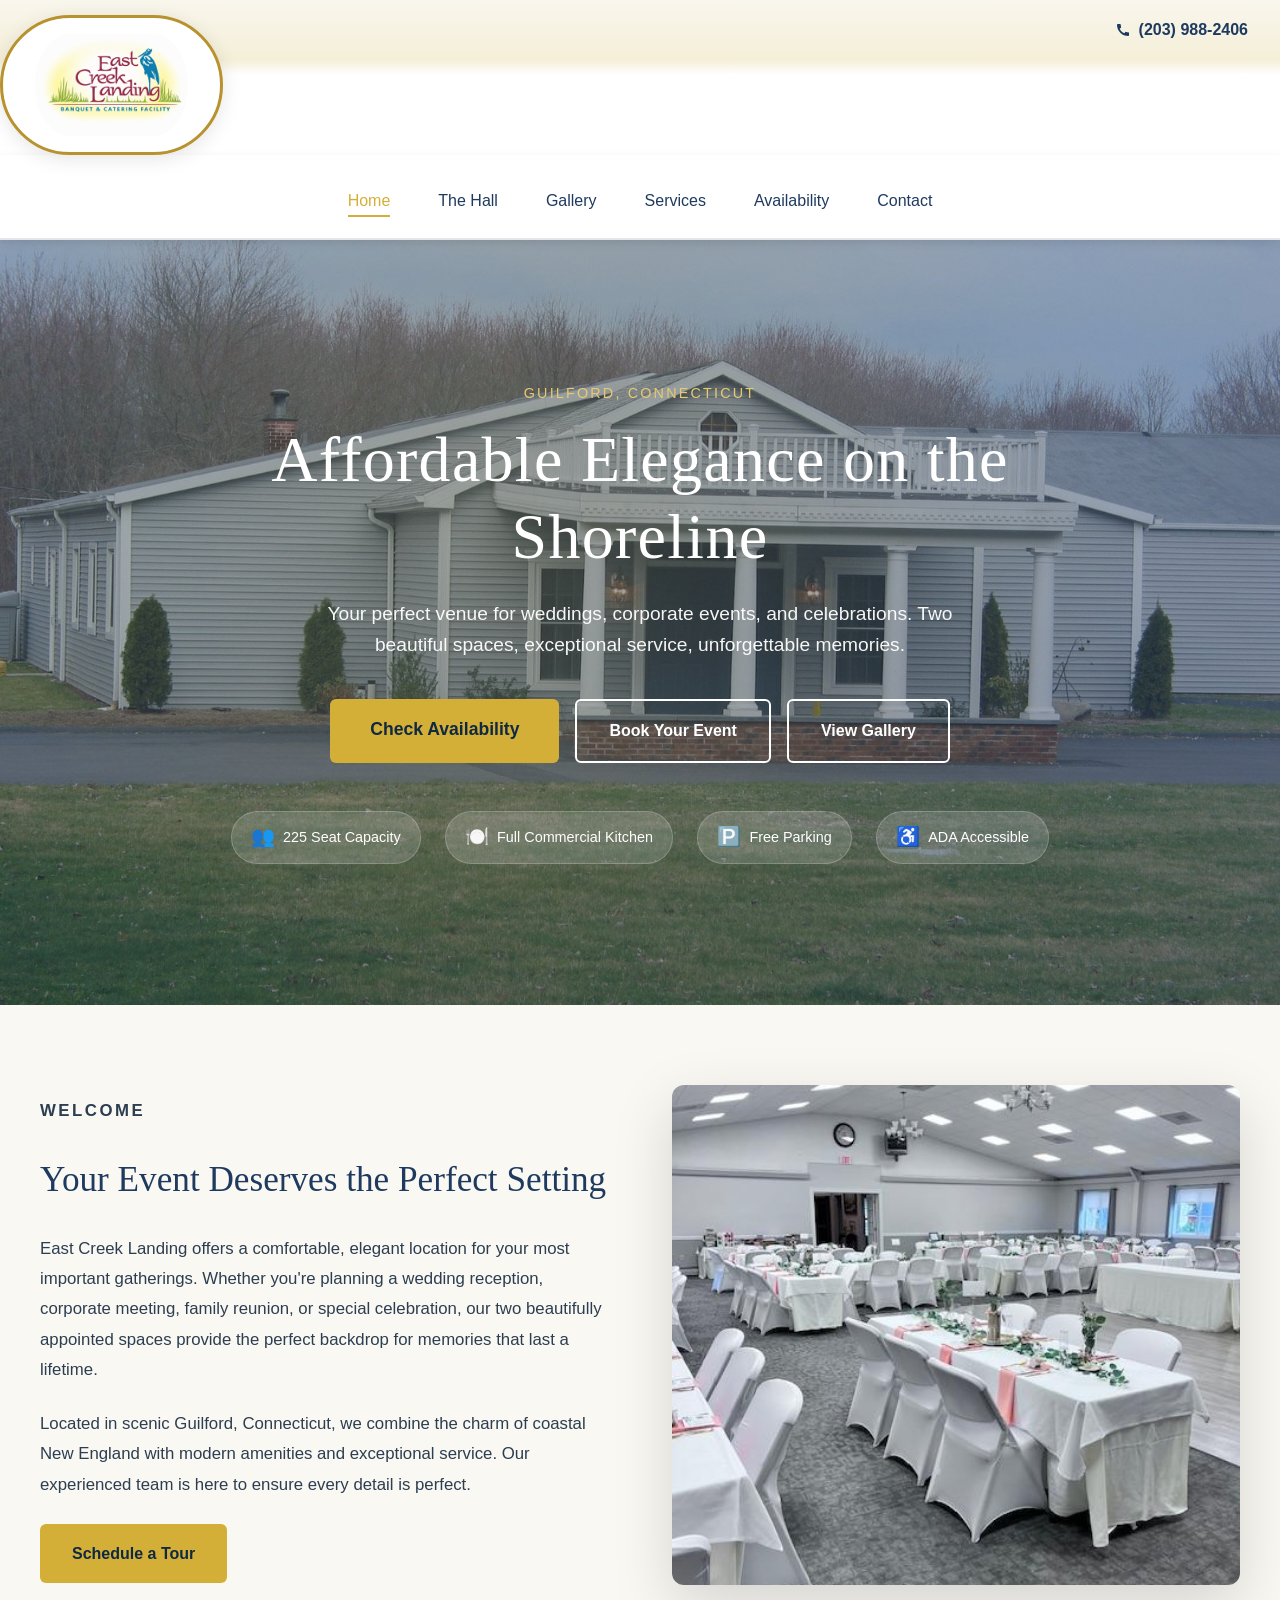
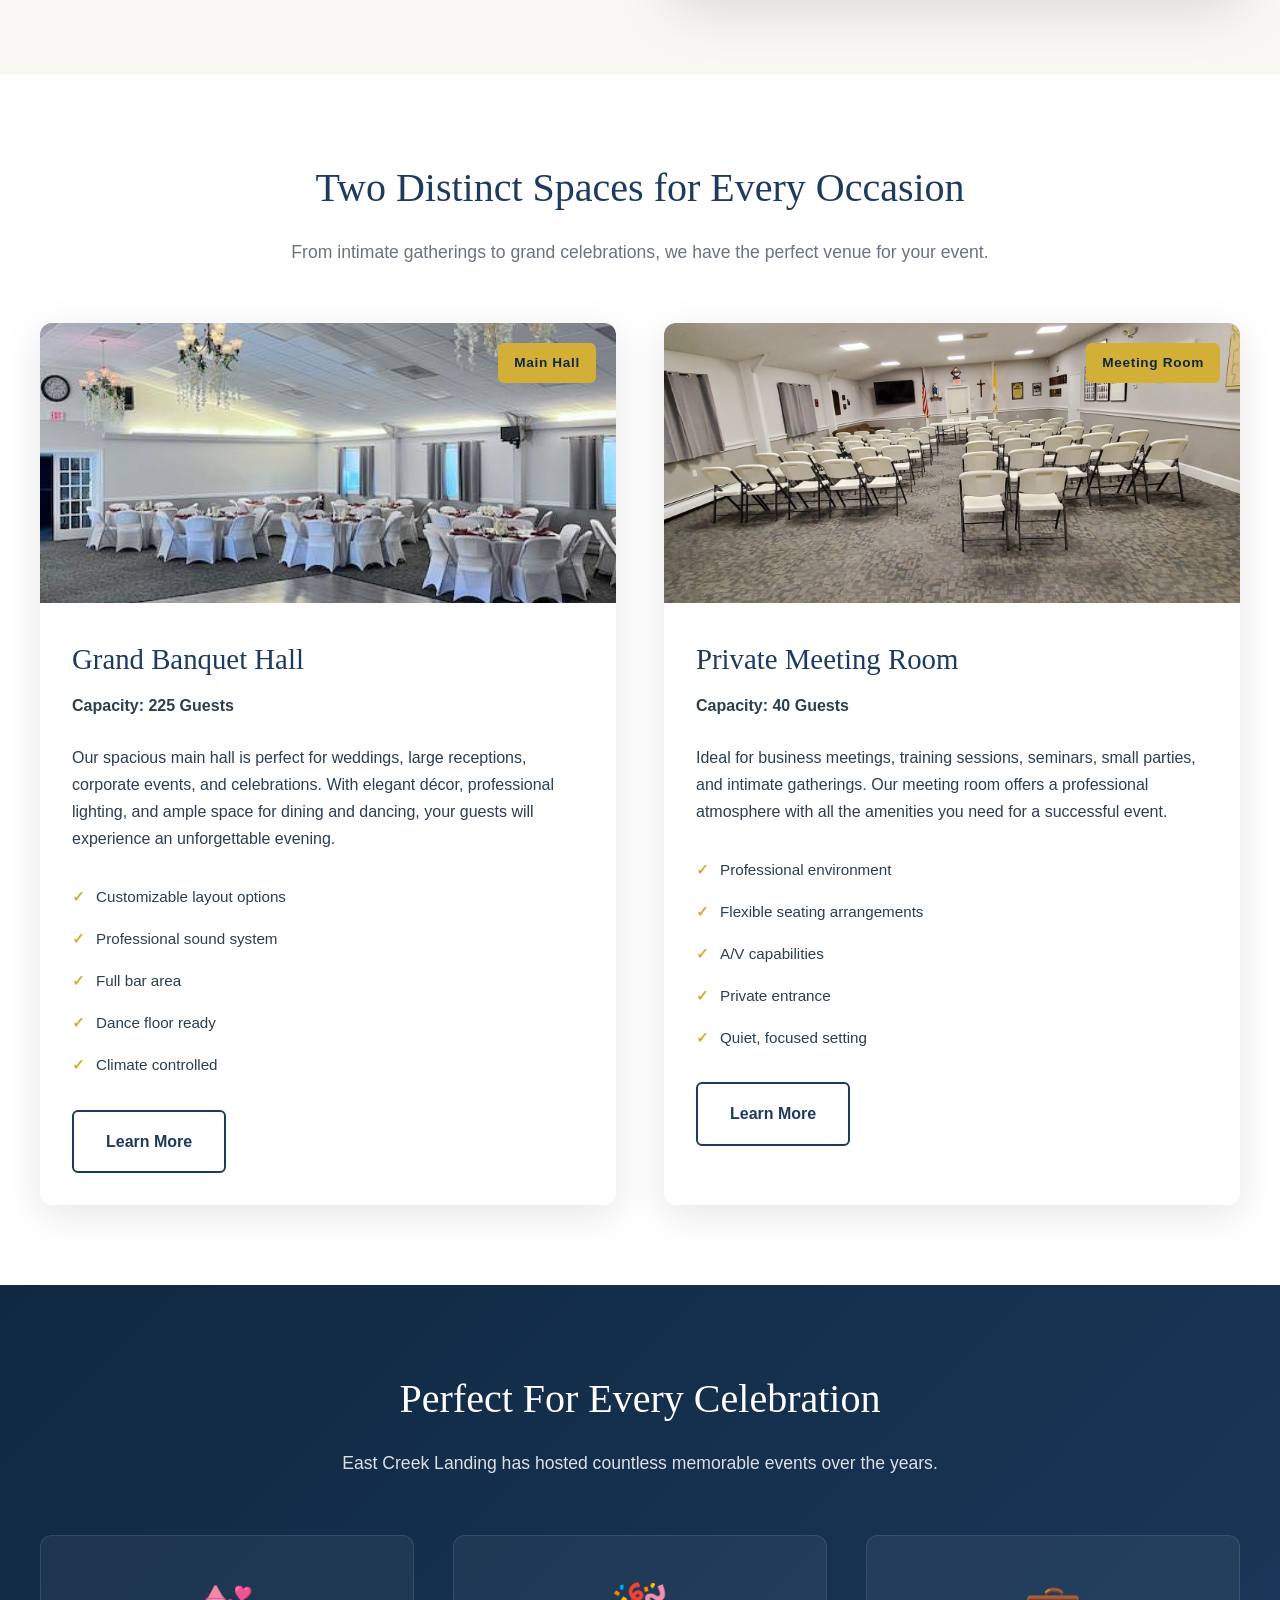
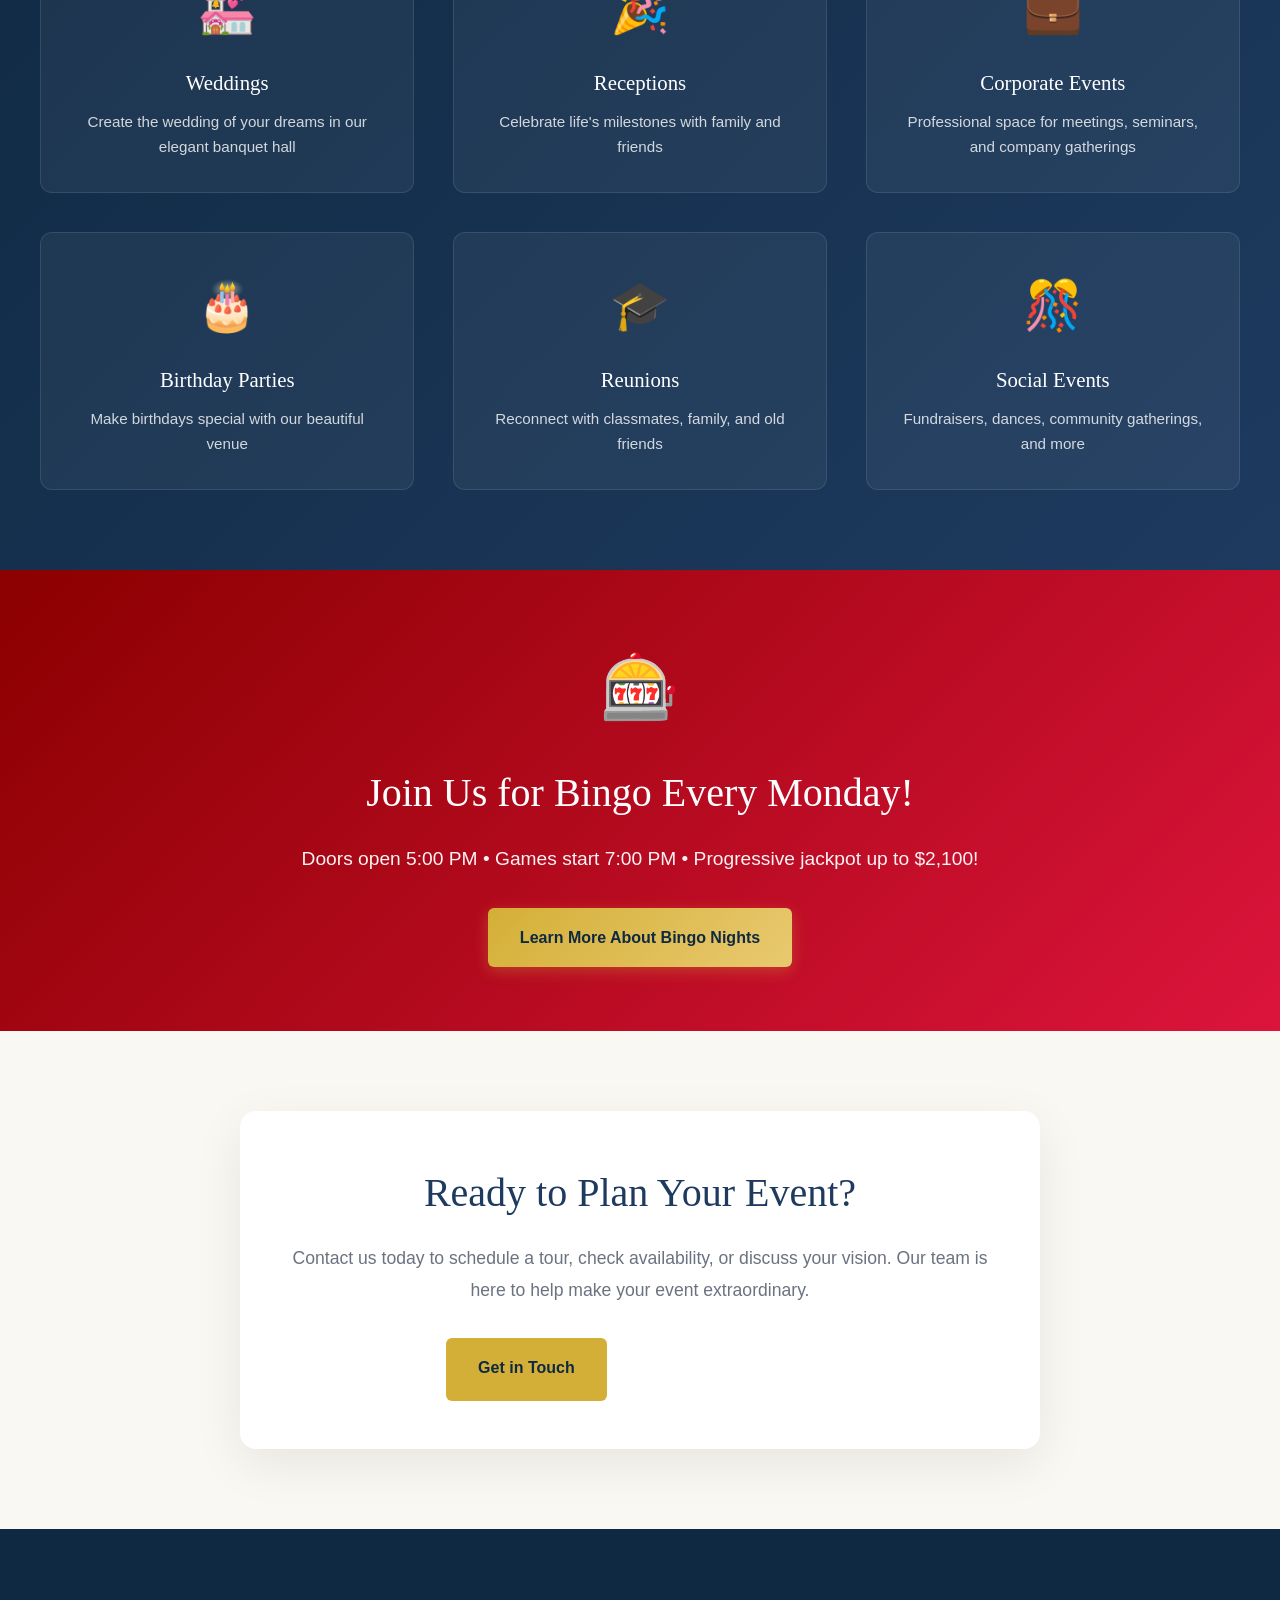
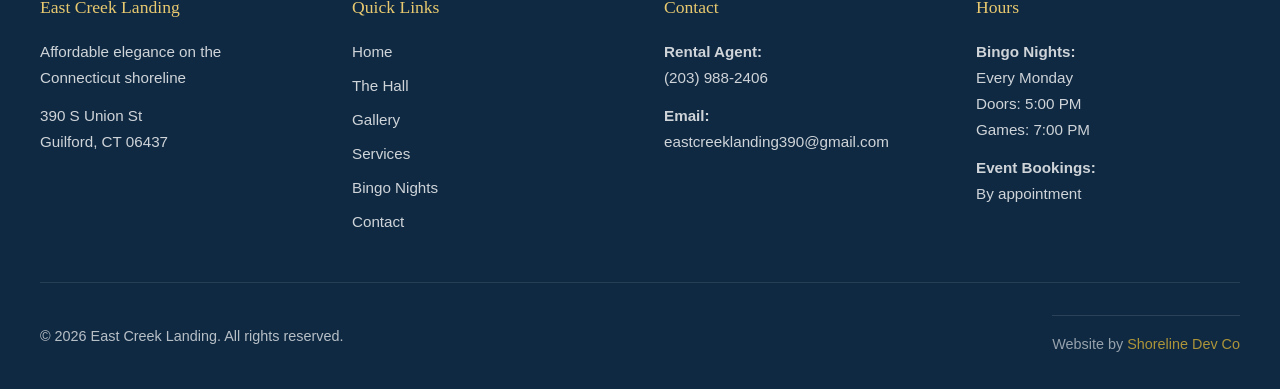
==== commit 817a1947: "update" ====
--- a/index.html
+++ b/index.html
@@ -344,9 +344,7 @@
       }
     });
   </script>
-  <!-- Add before </body> -->
-<a href="availability.html" class="floating-availability-btn">
-  📅 Check Availability
+
 
 </body>
 </html>
--- a/css/style.css
+++ b/css/style.css
@@ -1538,4 +1538,20 @@
   .phone-link {
     font-size: 0.95rem;
   }
-}+}
+
+@media (max-width: 768px) {
+  .check-availability {
+    display: none;
+  }
+}
+@media (max-width: 768px) {
+  .hero-buttons a:last-child {
+    display: none;
+  }
+}
+@media (max-width: 768px) {
+  .hero-buttons a:last-child {
+    display: none;
+  }
+}
--- a/css/style.css
+++ b/css/style.css
@@ -1538,4 +1538,20 @@
   .phone-link {
     font-size: 0.95rem;
   }
-}+}
+
+@media (max-width: 768px) {
+  .check-availability {
+    display: none;
+  }
+}
+@media (max-width: 768px) {
+  .hero-buttons a:last-child {
+    display: none;
+  }
+}
+@media (max-width: 768px) {
+  .hero-buttons a:last-child {
+    display: none;
+  }
+}
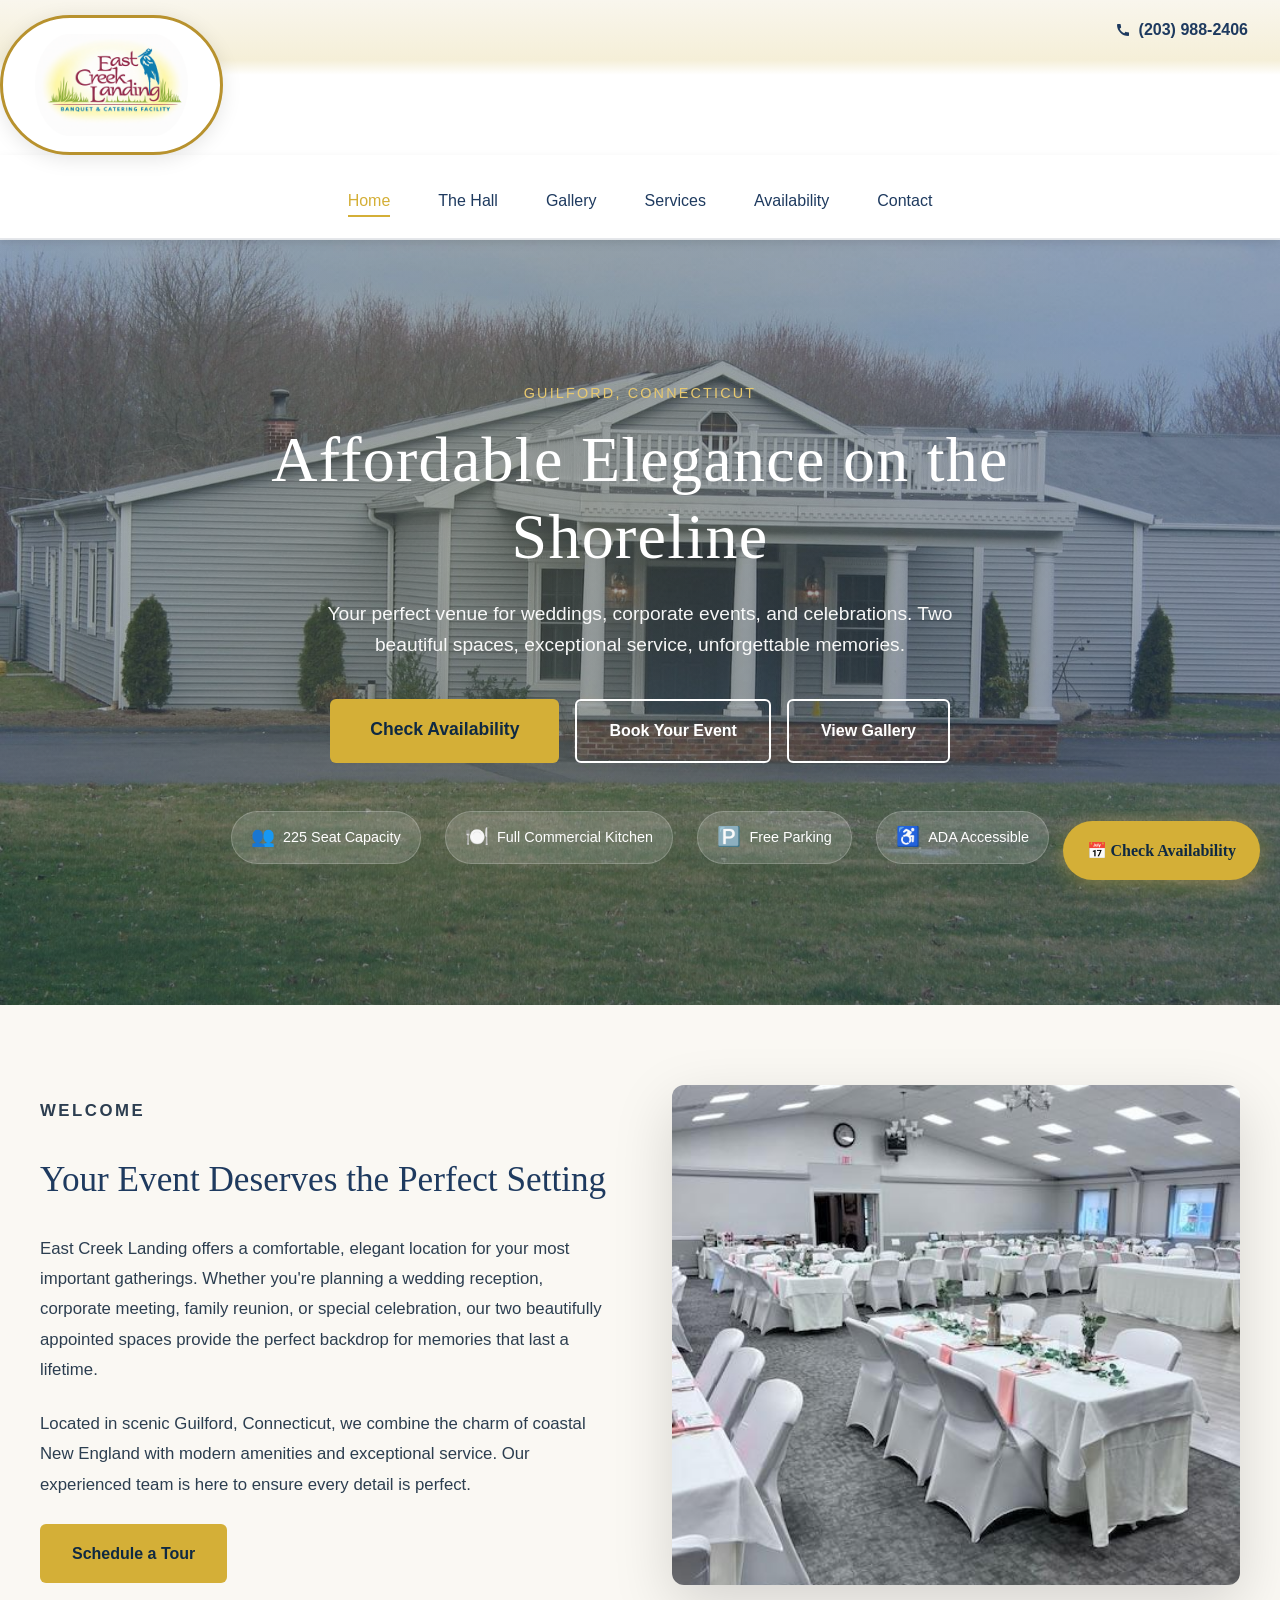
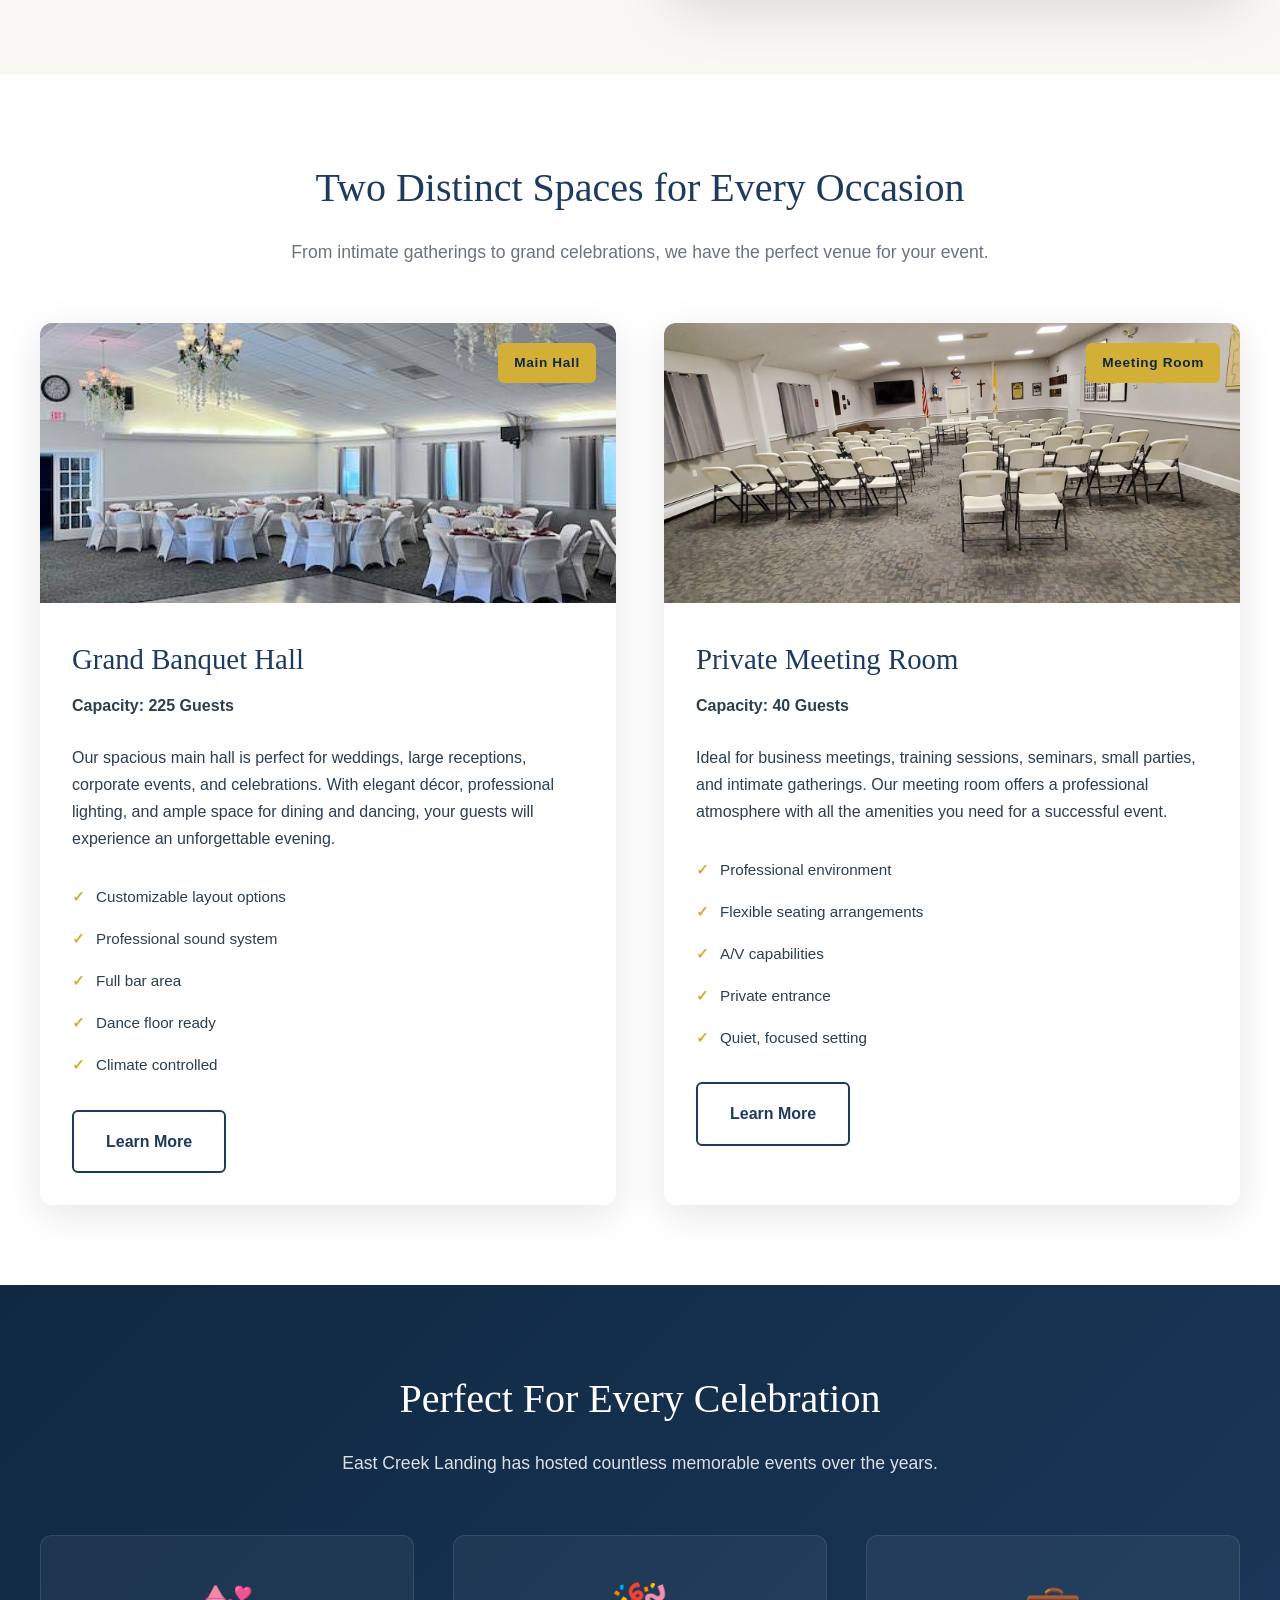
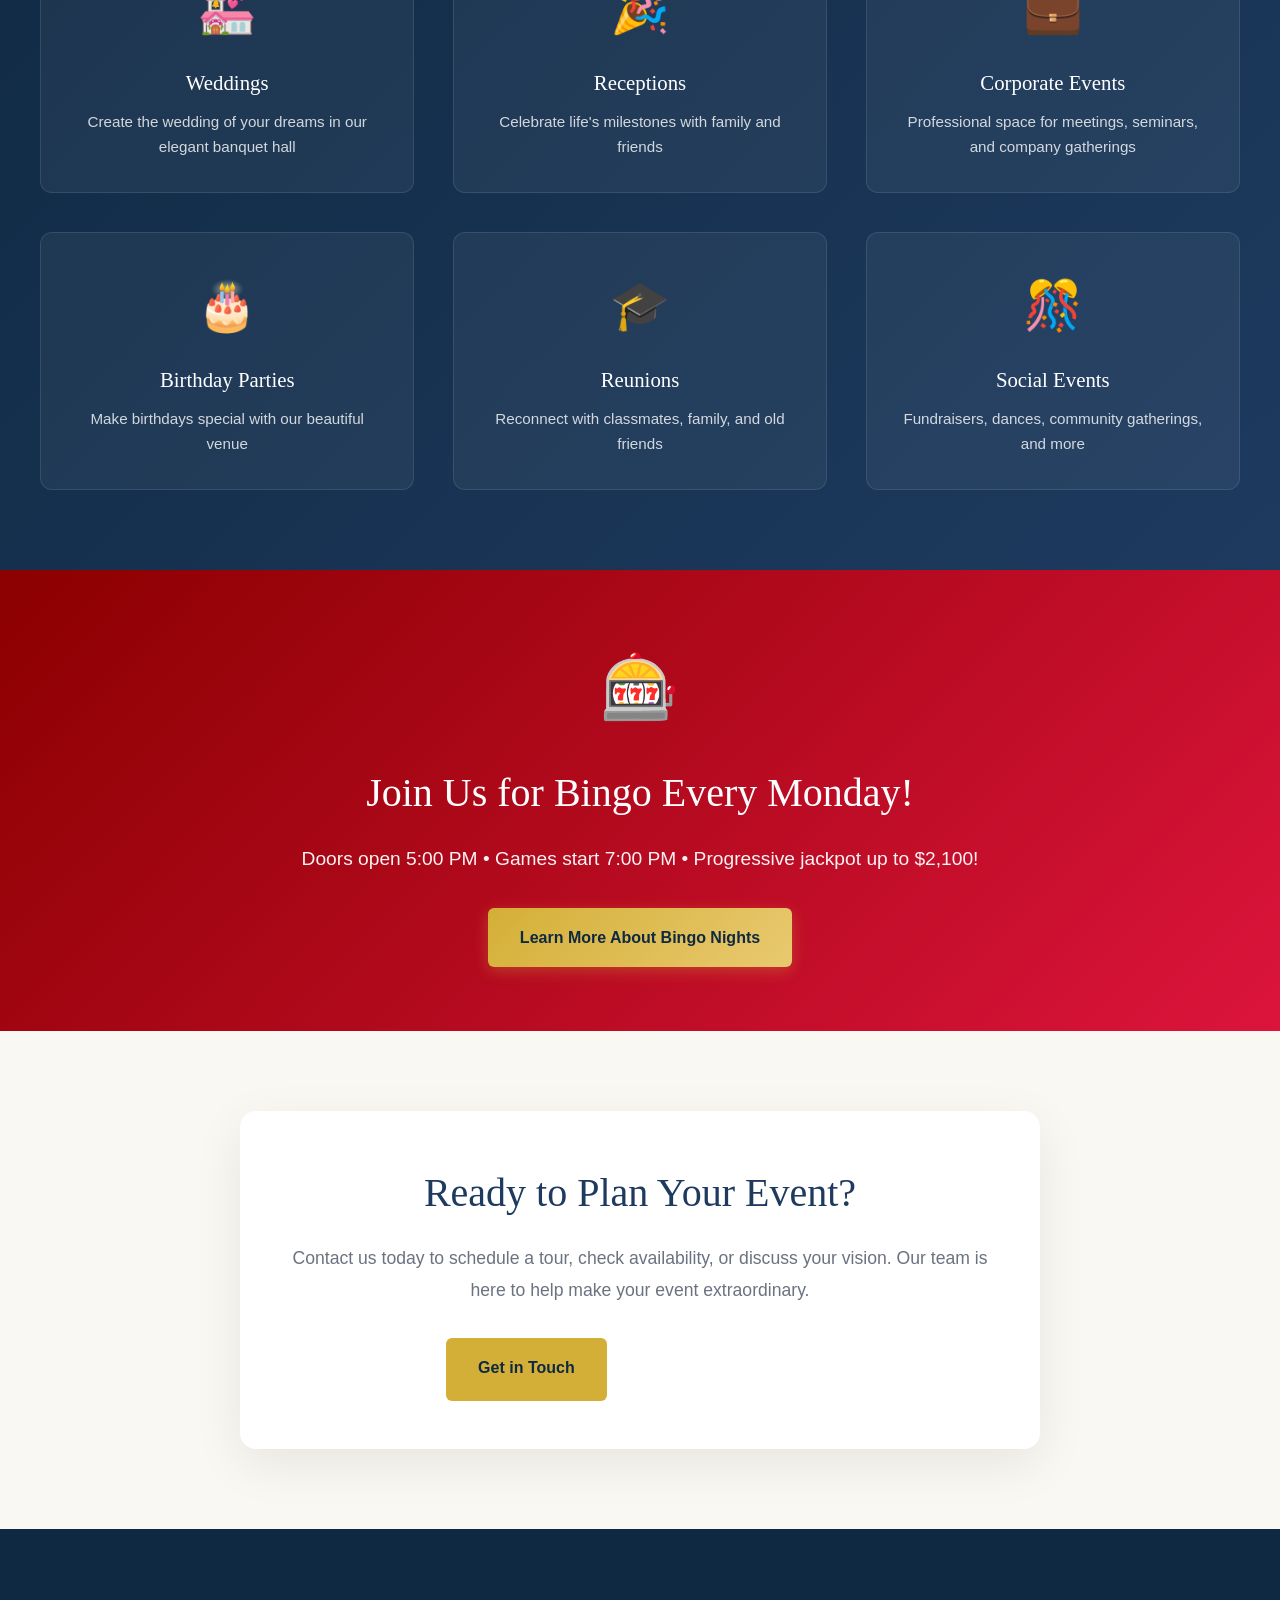
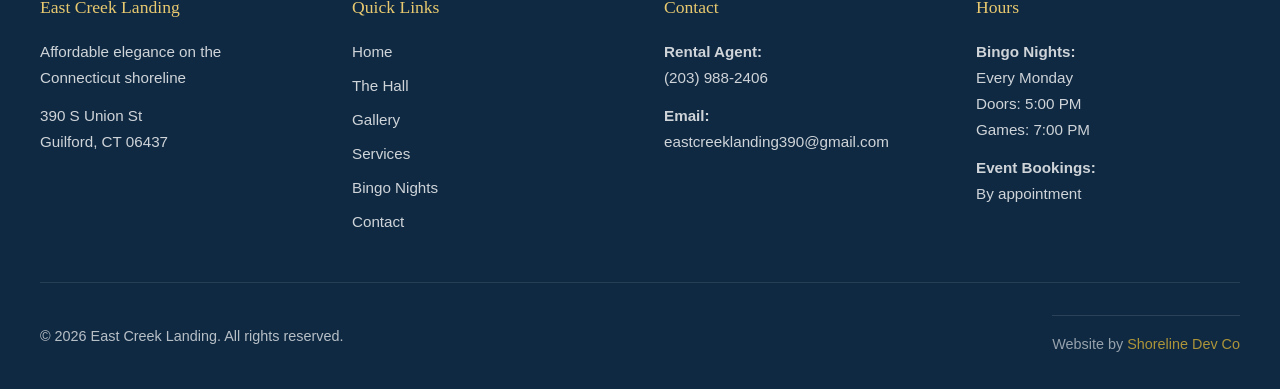
==== commit 4a89ad64: "update" ====
--- a/index.html
+++ b/index.html
@@ -344,7 +344,9 @@
       }
     });
   </script>
-
+  <!-- Add before </body> -->
+<a href="availability.html" class="floating-availability-btn">
+  📅 Check Availability
 
 </body>
 </html>
--- a/css/style.css
+++ b/css/style.css
@@ -1555,3 +1555,40 @@
     display: none;
   }
 }
+/* Mobile hero CTA cleanup */
+@media (max-width: 768px) {
+
+  .hero-cta {
+    margin-top: 16px;
+    gap: 12px;
+    display: flex;
+    flex-direction: column;
+    align-items: center;
+  }
+
+  .hero-cta .btn.primary {
+    width: 100%;
+    max-width: 320px;
+    padding: 14px 18px;
+    font-size: 16px;
+    border-radius: 14px;
+  }
+
+  .hero-secondary-links {
+    font-size: 14px;
+    opacity: 0.9;
+    display: flex;
+    align-items: center;
+    gap: 6px;
+  }
+
+  .hero-secondary-links a {
+    text-decoration: none;
+    font-weight: 500;
+    color: #ffffff;
+  }
+
+  .hero-secondary-links span {
+    opacity: 0.6;
+  }
+}
--- a/css/style.css
+++ b/css/style.css
@@ -1555,3 +1555,40 @@
     display: none;
   }
 }
+/* Mobile hero CTA cleanup */
+@media (max-width: 768px) {
+
+  .hero-cta {
+    margin-top: 16px;
+    gap: 12px;
+    display: flex;
+    flex-direction: column;
+    align-items: center;
+  }
+
+  .hero-cta .btn.primary {
+    width: 100%;
+    max-width: 320px;
+    padding: 14px 18px;
+    font-size: 16px;
+    border-radius: 14px;
+  }
+
+  .hero-secondary-links {
+    font-size: 14px;
+    opacity: 0.9;
+    display: flex;
+    align-items: center;
+    gap: 6px;
+  }
+
+  .hero-secondary-links a {
+    text-decoration: none;
+    font-weight: 500;
+    color: #ffffff;
+  }
+
+  .hero-secondary-links span {
+    opacity: 0.6;
+  }
+}
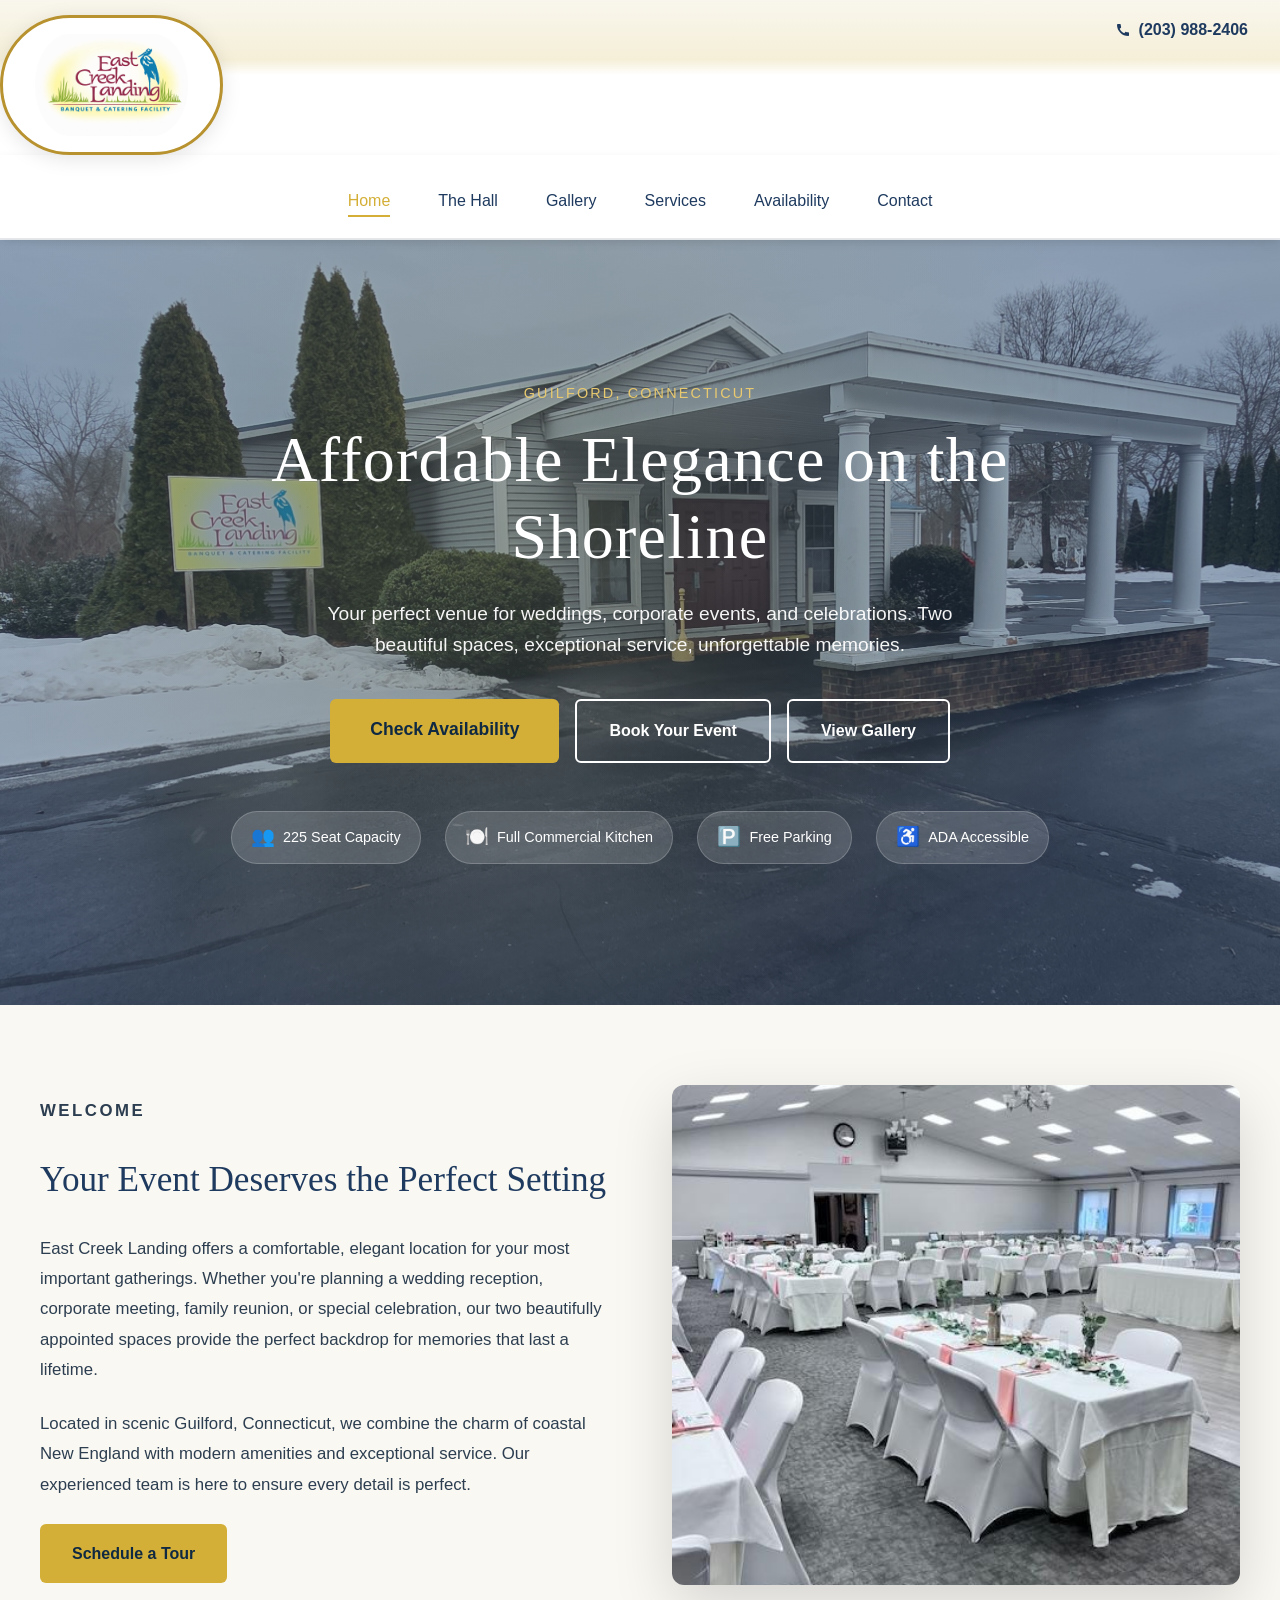
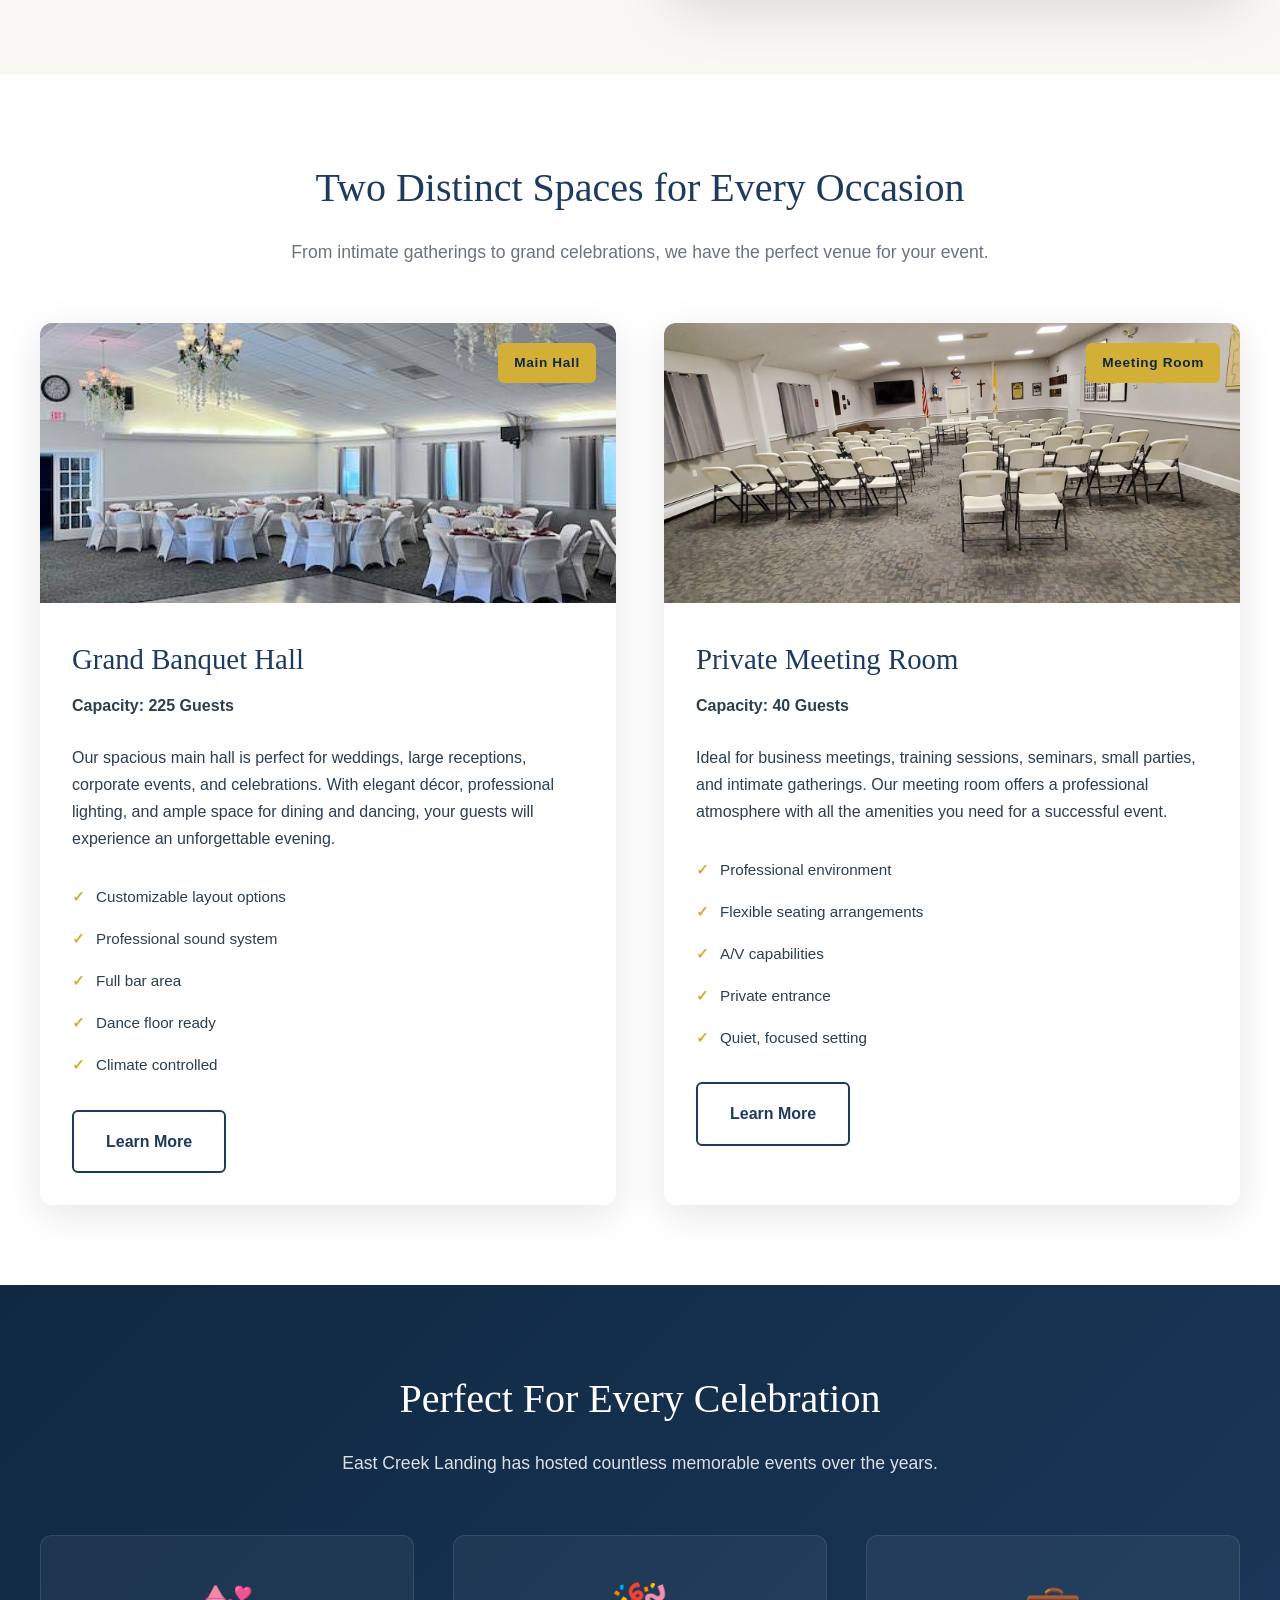
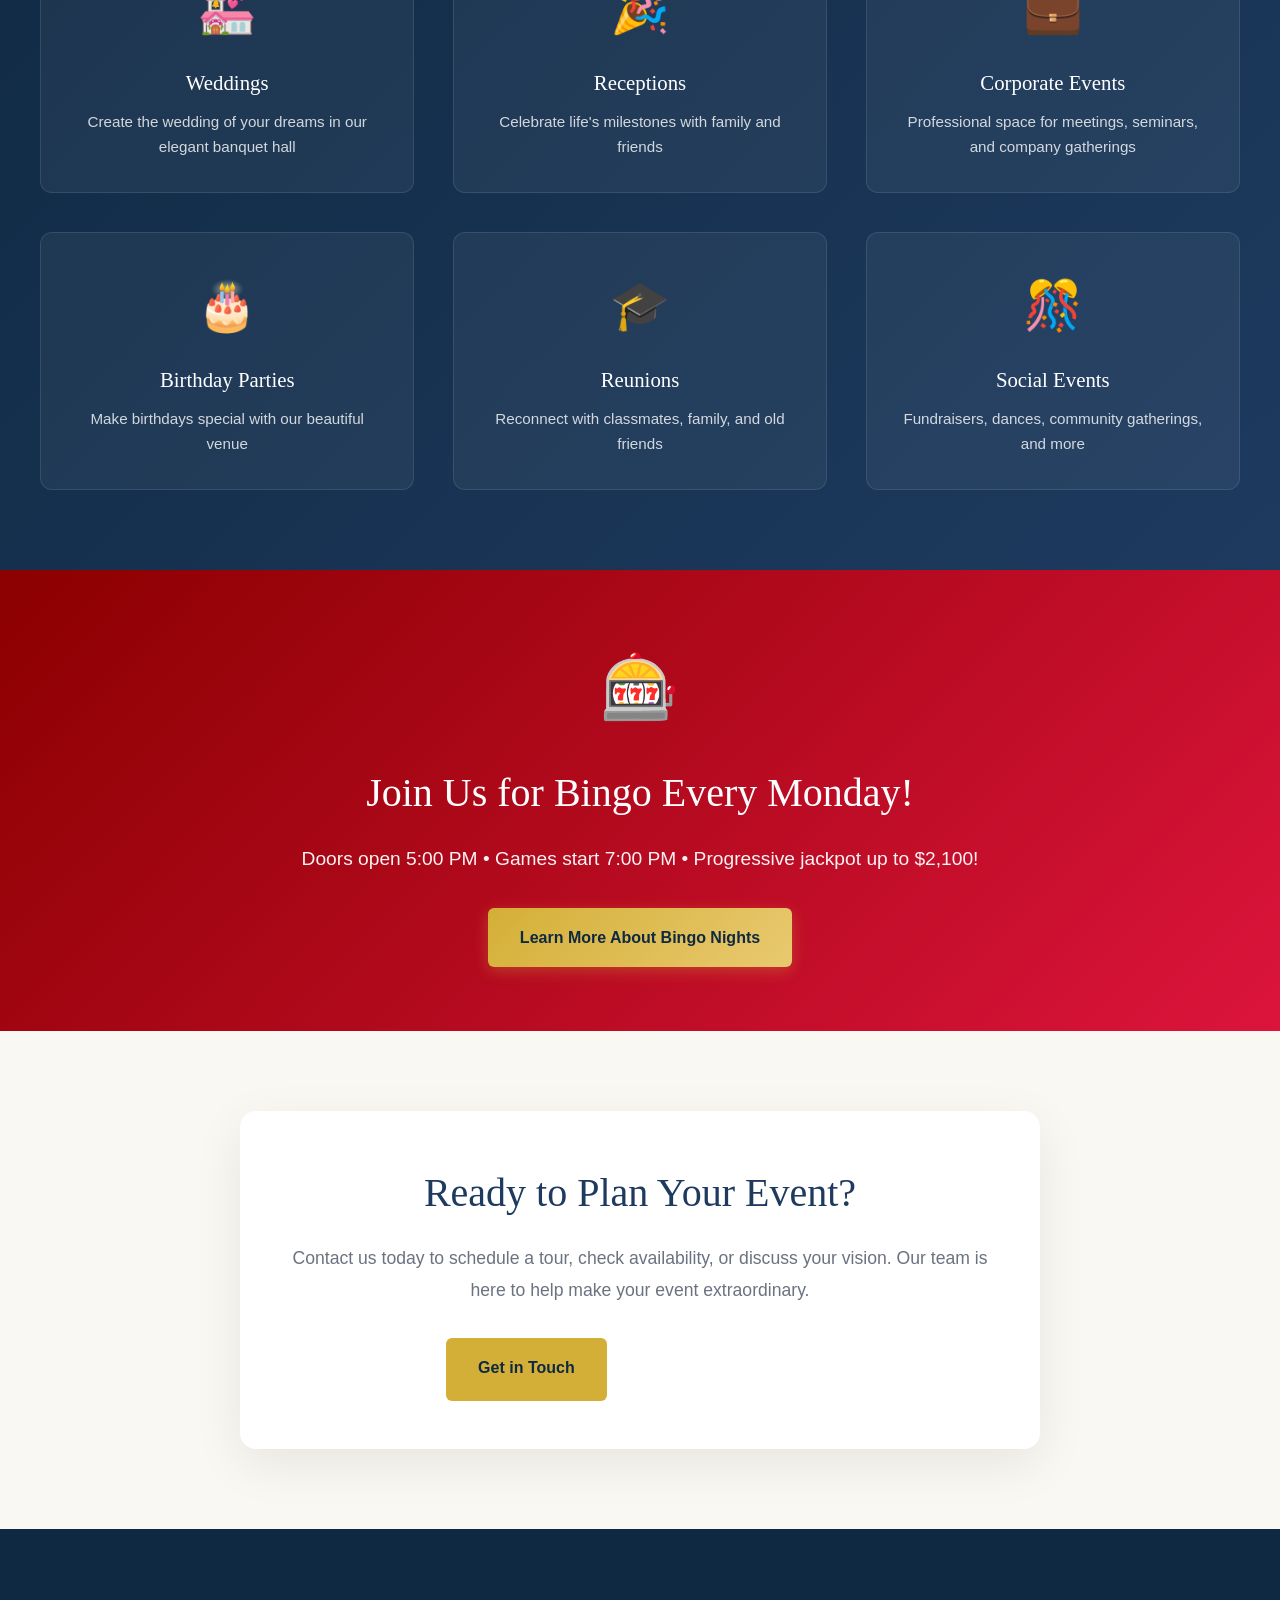
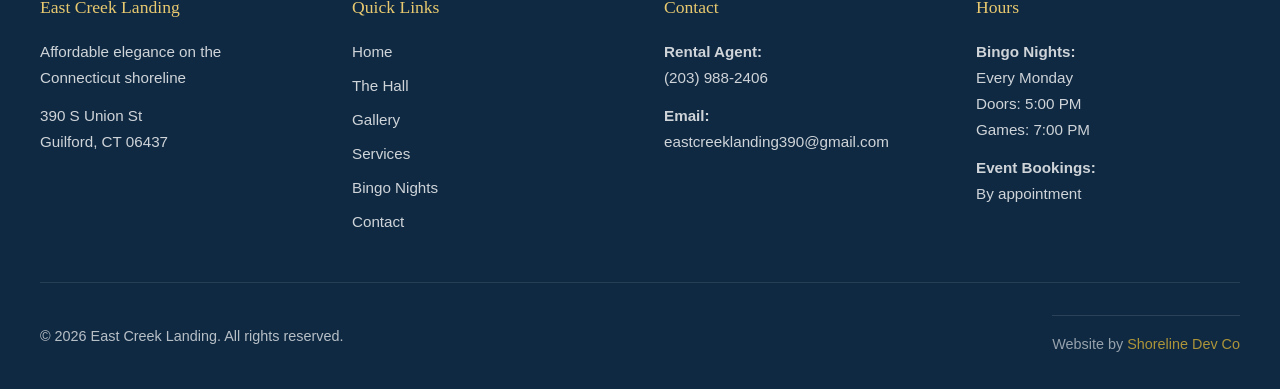
==== commit a03e3e8a: "update" ====
--- a/index.html
+++ b/index.html
@@ -345,8 +345,7 @@
     });
   </script>
   <!-- Add before </body> -->
-<a href="availability.html" class="floating-availability-btn">
-  📅 Check Availability
+
 
 </body>
 </html>
--- a/css/style.css
+++ b/css/style.css
@@ -169,7 +169,7 @@
   display: flex;
   align-items: center;
   justify-content: center;
-  background: url('../images/outside.jpg') center/cover;
+  background: url('../images/front_4.JPG') center/cover;
   color: white;
   text-align: center;
   overflow: hidden;
--- a/css/style.css
+++ b/css/style.css
@@ -169,7 +169,7 @@
   display: flex;
   align-items: center;
   justify-content: center;
-  background: url('../images/outside.jpg') center/cover;
+  background: url('../images/front_4.JPG') center/cover;
   color: white;
   text-align: center;
   overflow: hidden;
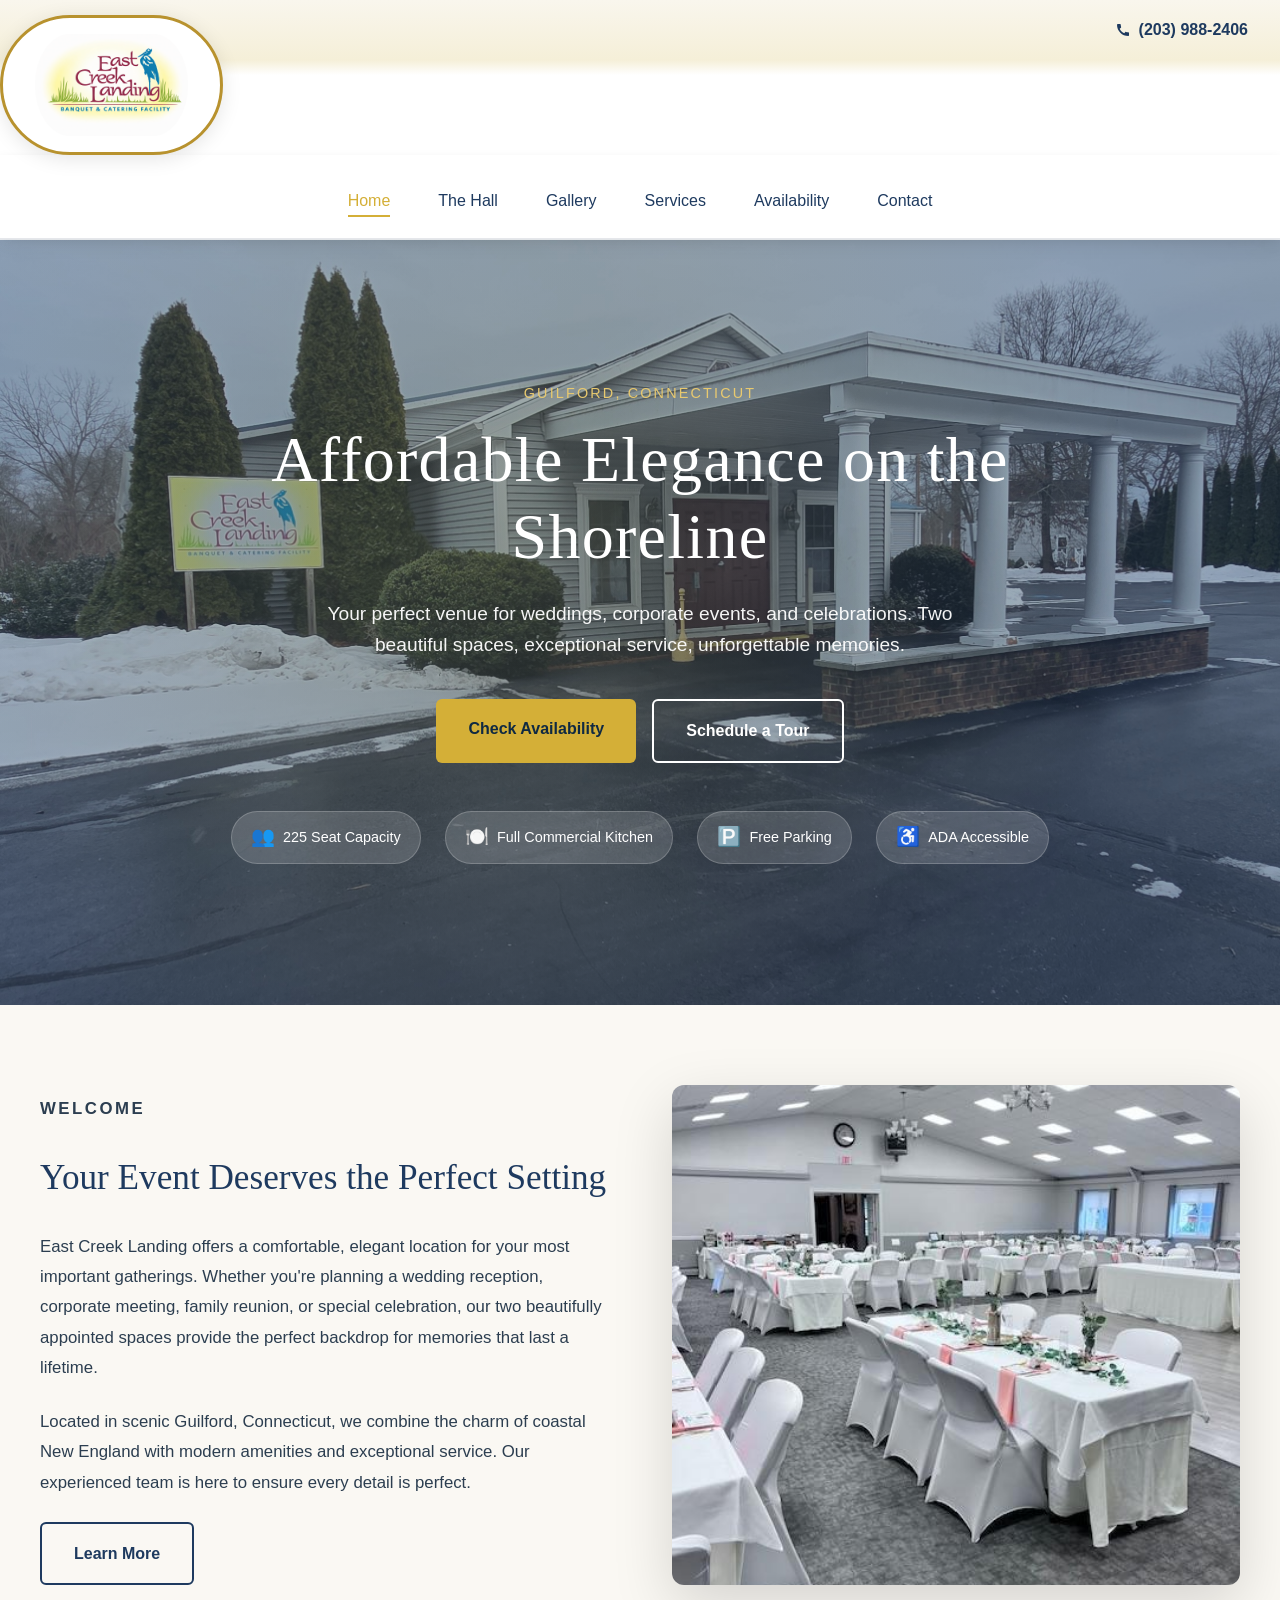
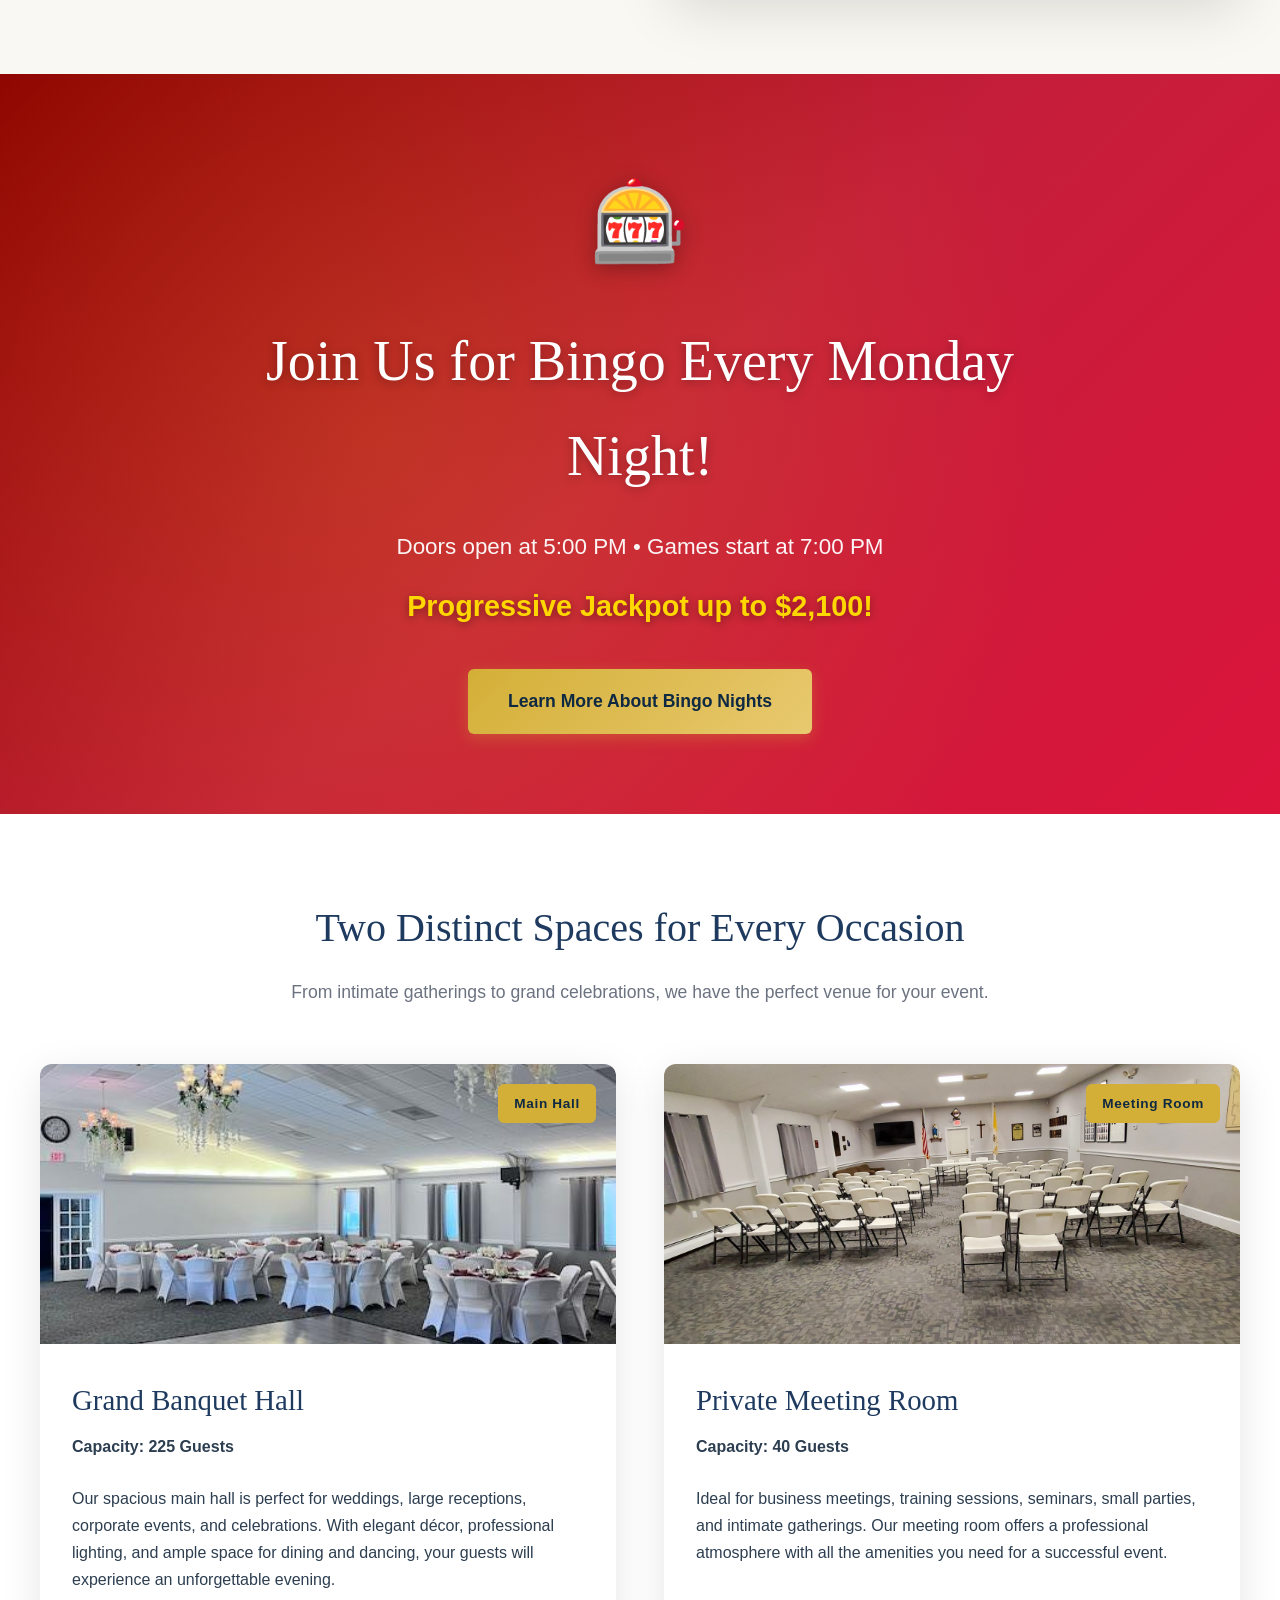
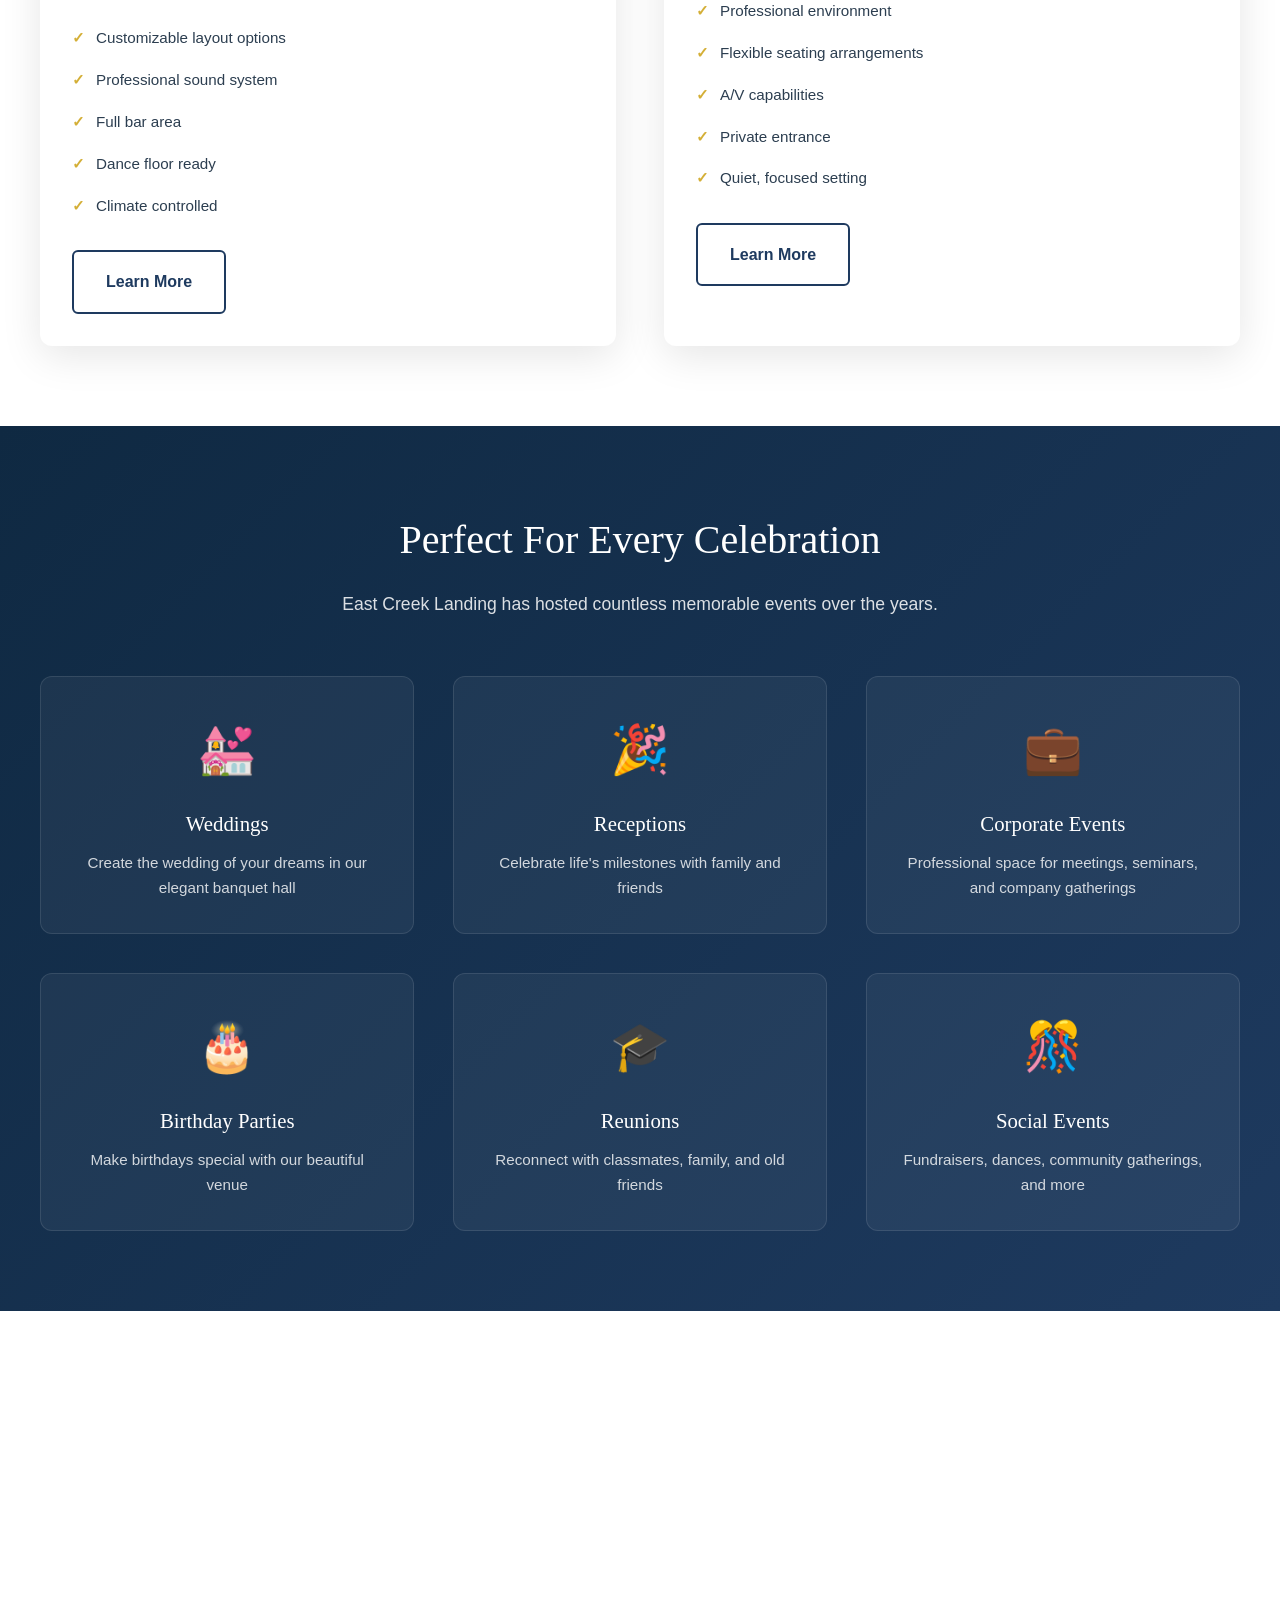
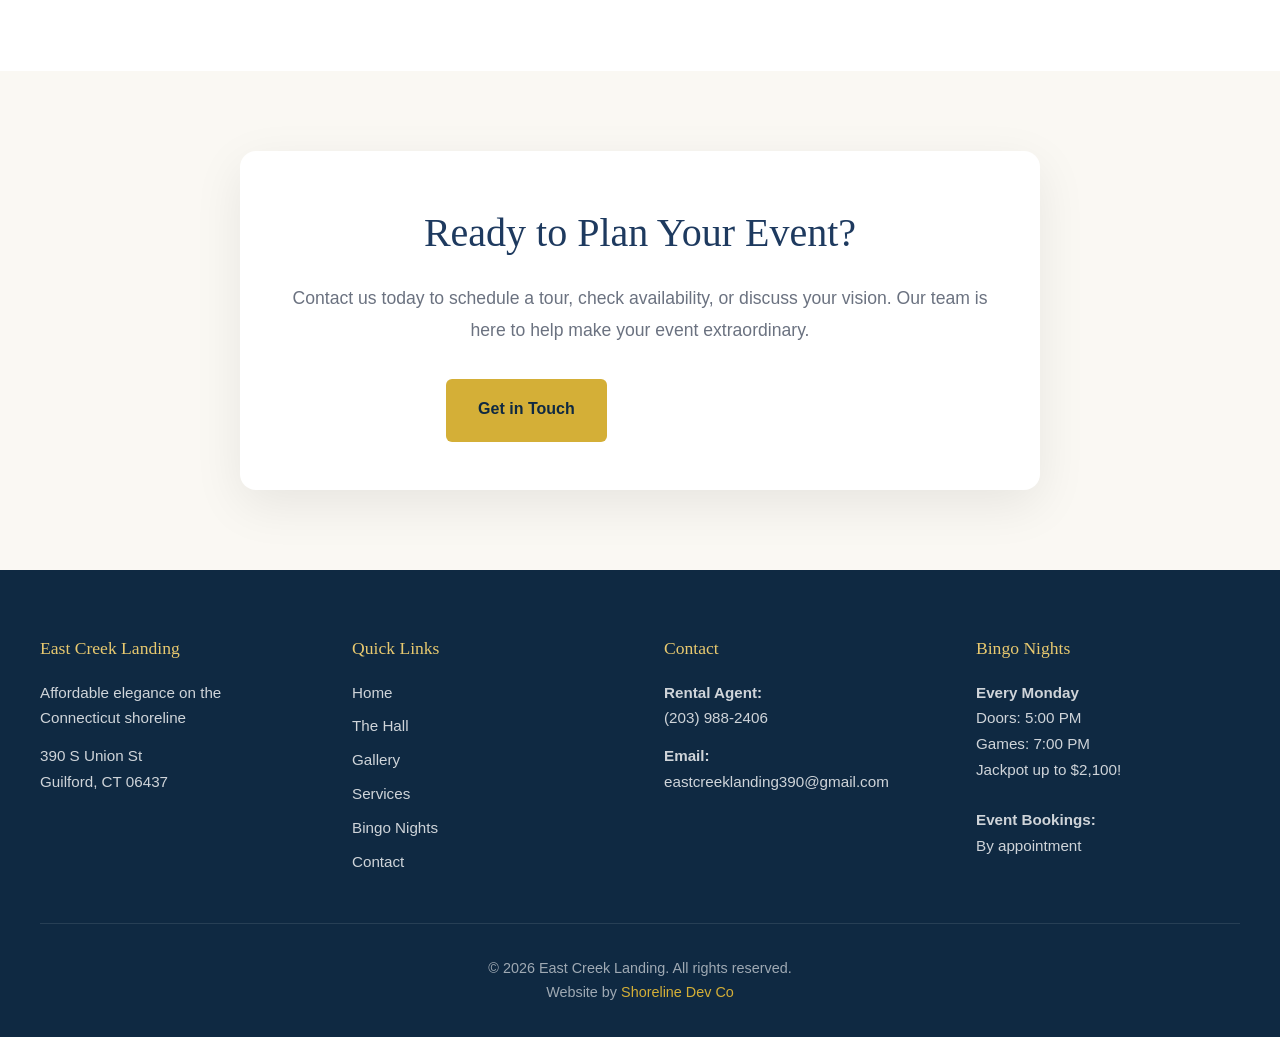
==== commit 4e2ab8c7: "update" ====
--- a/index.html
+++ b/index.html
@@ -18,19 +18,12 @@
 <meta name="twitter:title" content="East Creek Landing | Banquet Hall in Guilford, CT">
 <meta name="twitter:description" content="Affordable elegance on the Connecticut shoreline. Perfect venue for weddings, corporate events, and celebrations.">
 <meta name="twitter:image" content="https://mtufano89.github.io/east_creek_landing/images/outside.jpg">
-<head>
-  <meta charset="UTF-8">
-  <meta name="viewport" content="width=device-width, initial-scale=1.0">
-  <meta name="description" content="...">
-  <title>East Creek Landing | Banquet Hall in Guilford, CT</title>
   
   <!-- Favicon -->
   <link rel="icon" type="image/x-icon" href="/favicon.ico">
   <link rel="icon" type="image/png" sizes="32x32" href="/favicon-32x32.png">
   <link rel="icon" type="image/png" sizes="16x16" href="/favicon-16x16.png">
   <link rel="apple-touch-icon" sizes="180x180" href="/apple-touch-icon.png">
-  
-  <link rel="stylesheet" href="css/style.css">
 
 </head>
 <body>
@@ -90,10 +83,9 @@
         Two beautiful spaces, exceptional service, unforgettable memories.
       </p>
       <div class="hero-ctas">
-  <a href="availability.html" class="btn btn-primary">Check Availability</a>
-  <a href="contact.html" class="btn btn-secondary">Book Your Event</a>
-  <a href="gallery.html" class="btn btn-secondary">View Gallery</a>
-</div>
+        <a href="availability.html" class="btn btn-primary">Check Availability</a>
+        <a href="contact.html" class="btn btn-secondary">Schedule a Tour</a>
+      </div>
       <div class="hero-features">
         <div class="feature-chip">
           <span class="feature-icon">👥</span>
@@ -131,11 +123,24 @@
             Located in scenic Guilford, Connecticut, we combine the charm of coastal New England with modern 
             amenities and exceptional service. Our experienced team is here to ensure every detail is perfect.
           </p>
-          <a href="contact.html" class="btn btn-primary">Schedule a Tour</a>
+          <a href="contact.html" class="btn btn-outline">Learn More</a>
         </div>
         <div class="overview-image">
           <img src="images/main_room_2.png" alt="Elegant banquet hall interior">
         </div>
+      </div>
+    </div>
+  </section>
+
+  <!-- Bingo CTA - More Prominent -->
+  <section class="section bingo-cta-prominent">
+    <div class="section-inner">
+      <div class="bingo-content-prominent">
+        <div class="bingo-icon">🎰</div>
+        <h2>Join Us for Bingo Every Monday Night!</h2>
+        <p class="bingo-details">Doors open at 5:00 PM • Games start at 7:00 PM</p>
+        <p class="bingo-jackpot">Progressive Jackpot up to $2,100!</p>
+        <a href="bingo.html" class="btn btn-gold">Learn More About Bingo Nights</a>
       </div>
     </div>
   </section>
@@ -245,14 +250,11 @@
     </div>
   </section>
 
-  <!-- Bingo CTA -->
-  <section class="section bingo-cta">
-    <div class="section-inner">
-      <div class="bingo-content">
-        <div class="bingo-icon">🎰</div>
-        <h2>Join Us for Bingo Every Monday!</h2>
-        <p>Doors open 5:00 PM • Games start 7:00 PM • Progressive jackpot up to $2,100!</p>
-        <a href="bingo.html" class="btn btn-gold">Learn More About Bingo Nights</a>
+  <!-- Google Reviews Widget -->
+  <section class="section reviews-section">
+    <div class="section-inner">
+      <div class="reviews-container">
+        <div id="shapo-widget-655d023716b0759dda5b"></div>
       </div>
     </div>
   </section>
@@ -299,12 +301,13 @@
         <div class="footer-col">
           <h4>Contact</h4>
           <p><strong>Rental Agent:</strong><br>(203) 988-2406</p>
-<p><strong>Email:</strong><br>eastcreeklanding390@gmail.com</p>        </div>
+          <p><strong>Email:</strong><br>eastcreeklanding390@gmail.com</p>
+        </div>
 
         <div class="footer-col">
-          <h4>Hours</h4>
-          <p><strong>Bingo Nights:</strong><br>Every Monday<br>Doors: 5:00 PM<br>Games: 7:00 PM</p>
-          <p><strong>Event Bookings:</strong><br>By appointment</p>
+          <h4>Bingo Nights</h4>
+          <p><strong>Every Monday</strong><br>Doors: 5:00 PM<br>Games: 7:00 PM<br>Jackpot up to $2,100!</p>
+          <p class="footer-spacer"><strong>Event Bookings:</strong><br>By appointment</p>
         </div>
       </div>
 
@@ -344,8 +347,9 @@
       }
     });
   </script>
-  <!-- Add before </body> -->
-
+  
+  <!-- Google Reviews Widget -->
+  <script id="shapo-embed-js" type="text/javascript" src="https://cdn.shapo.io/js/embed.js" defer></script>
 
 </body>
-</html>
+</html>
--- a/css/style.css
+++ b/css/style.css
@@ -278,8 +278,24 @@
 }
 
 /* =============================
-   PAGE HERO (Non-Index Pages)
-   ============================= */
+   GOOGLE REVIEWS SECTION
+   ============================= */
+
+.reviews-section {
+  background: white;
+  padding: clamp(2rem, 5vw, 3rem) clamp(1rem, 3vw, 2rem);
+}
+
+.reviews-container {
+  max-width: 1200px;
+  margin: 0 auto;
+}
+
+/* Style the widget container */
+#shapo-widget-655d023716b0759dda5b {
+  width: 100%;
+  min-height: 200px;
+}
 
 /* =============================
    PAGE HERO (Non-Index Pages)
@@ -384,6 +400,8 @@
   background: linear-gradient(135deg, var(--gold), var(--gold-light));
   color: var(--navy-dark);
   box-shadow: 0 4px 15px rgba(212, 175, 55, 0.3);
+  font-size: clamp(1rem, 2vw, 1.1rem);
+  padding: clamp(0.85rem, 2.2vw, 1.1rem) clamp(1.5rem, 3.5vw, 2.5rem);
 }
 
 .btn-gold:hover {
@@ -634,25 +652,42 @@
 }
 
 /* =============================
-   BINGO CTA
-   ============================= */
-
-.bingo-cta {
-  background: linear-gradient(135deg, #8b0000, #dc143c);
+   PROMINENT BINGO CTA
+   ============================= */
+
+.bingo-cta-prominent {
+  background: linear-gradient(135deg, #8b0000 0%, #c41e3a 50%, #dc143c 100%);
   color: white;
   text-align: center;
-  padding: clamp(2.5rem, 6vw, 4rem) clamp(1rem, 3vw, 2rem);
-}
-
-.bingo-content {
-  max-width: 800px;
-  margin: 0 auto;
+  padding: clamp(3.5rem, 8vw, 5rem) clamp(1rem, 3vw, 2rem);
+  position: relative;
+  overflow: hidden;
+}
+
+.bingo-cta-prominent::before {
+  content: '';
+  position: absolute;
+  inset: 0;
+  background: radial-gradient(circle at 30% 50%, rgba(255, 215, 0, 0.15), transparent 70%);
+  animation: fadeIn 1.2s ease-out;
+}
+
+.bingo-content-prominent {
+  position: relative;
+  z-index: 1;
+  max-width: 900px;
+  margin: 0 auto;
+  display: flex;
+  flex-direction: column;
+  align-items: center;
+  justify-content: center;
 }
 
 .bingo-icon {
-  font-size: clamp(2.5rem, 6vw, 4rem);
-  margin-bottom: clamp(0.5rem, 1.5vw, 1rem);
+  font-size: clamp(3.5rem, 8vw, 5rem);
+  margin-bottom: clamp(1rem, 2vw, 1.5rem);
   animation: pulse 2s ease-in-out infinite;
+  filter: drop-shadow(0 4px 10px rgba(0, 0, 0, 0.3));
 }
 
 @keyframes pulse {
@@ -660,17 +695,28 @@
   50% { transform: scale(1.1); }
 }
 
-.bingo-content h2 {
-  font-size: clamp(1.5rem, 4vw, 2.5rem);
-  margin-bottom: clamp(0.75rem, 1.5vw, 1rem);
+.bingo-content-prominent h2 {
+  font-size: clamp(2rem, 5vw, 3.5rem);
+  margin-bottom: clamp(1rem, 2vw, 1.5rem);
   font-weight: 400;
-}
-
-.bingo-content p {
-  font-family: -apple-system, BlinkMacSystemFont, 'Segoe UI', sans-serif;
-  font-size: clamp(0.95rem, 2vw, 1.2rem);
-  margin-bottom: clamp(1.5rem, 2.5vw, 2rem);
+  text-shadow: 0 2px 10px rgba(0, 0, 0, 0.3);
+}
+
+.bingo-details {
+  font-family: -apple-system, BlinkMacSystemFont, 'Segoe UI', sans-serif;
+  font-size: clamp(1.1rem, 2.5vw, 1.4rem);
+  margin-bottom: clamp(0.5rem, 1.5vw, 1rem);
   color: rgba(255, 255, 255, 0.95);
+  font-weight: 500;
+}
+
+.bingo-jackpot {
+  font-family: -apple-system, BlinkMacSystemFont, 'Segoe UI', sans-serif;
+  font-size: clamp(1.3rem, 3vw, 1.8rem);
+  margin-bottom: clamp(2rem, 3vw, 2.5rem);
+  color: #ffd700;
+  font-weight: 700;
+  text-shadow: 0 2px 8px rgba(0, 0, 0, 0.4);
 }
 
 /* =============================
@@ -751,6 +797,10 @@
   line-height: 1.6;
 }
 
+.footer-spacer {
+  margin-top: 1.5rem;
+}
+
 .footer-links-col {
   display: flex;
   flex-direction: column;
@@ -781,6 +831,18 @@
   font-family: -apple-system, BlinkMacSystemFont, 'Segoe UI', sans-serif;
   font-size: 0.9rem;
   color: rgba(255, 255, 255, 0.6);
+}
+
+.created-by a {
+  color: var(--gold);
+  text-decoration: none;
+  font-weight: 500;
+  transition: color 0.3s ease;
+}
+
+.created-by a:hover {
+  color: var(--gold-light);
+  text-decoration: underline;
 }
 
 /* =============================
@@ -869,315 +931,28 @@
   .footer-grid {
     grid-template-columns: 1fr;
   }
-}
-/* Hide phone CTA on mobile, show in menu instead */
-@media (max-width: 968px) {
-  .nav-cta {
-    display: none;
-  }
   
-  .nav-links::after {
-    content: '📞 (203) 988-2406';
-    display: block;
-    padding: 1.5rem 0;
-    padding-top: 2rem;
-    font-size: 1.1rem;
-    font-weight: 600;
-    color: var(--gold);
+  .footer-bottom {
+    flex-direction: column;
     text-align: center;
-    border-top: 2px solid #f1f5f9;
-    margin-top: 1rem;
-  }
-}
-.floating-availability-btn {
-  position: fixed;
-  bottom: 20px;
-  right: 20px;
-  background: var(--gold);
-  color: var(--navy-dark);
-  padding: 1rem 1.5rem;
-  border-radius: 50px;
-  font-weight: 600;
-  text-decoration: none;
-  box-shadow: 0 4px 20px rgba(212, 175, 55, 0.4);
-  z-index: 99;
-  transition: all 0.3s ease;
-}
-
-.floating-availability-btn:hover {
-  transform: translateY(-3px);
-  box-shadow: 0 6px 25px rgba(212, 175, 55, 0.6);
-}
-
-.nav {
-  max-width: 1400px;
-  margin: 0 auto;
-  padding: 1.5rem 2rem;
-  display: flex;
-  align-items: center;
-  justify-content: space-between;
-  gap: 2rem;
-}
-
-/* Left navigation links */
-.nav-links-left {
-  display: flex;
-  list-style: none;
-  gap: 2rem;
-  order: 1;
-}
-
-/* Center logo */
-.nav-logo {
-  order: 2;
-  margin: 0 2rem;
-}
-
-.logo-img {
-  height: clamp(80px, 15vw, 140px);
-  width: auto;
-  display: block;
-}
-
-/* Right navigation links */
-.nav-links-right {
-  display: flex;
-  list-style: none;
-  gap: 2rem;
-  order: 3;
-}
-
-/* Both left and right link styles */
-.nav-links-left a,
-.nav-links-right a {
-  font-family: -apple-system, BlinkMacSystemFont, 'Segoe UI', sans-serif;
-  text-decoration: none;
-  color: var(--text-dark);
-  font-size: 0.95rem;
-  font-weight: 500;
-  transition: color 0.3s ease;
-  position: relative;
-  white-space: nowrap;
-}
-
-.nav-links-left a::after,
-.nav-links-right a::after {
-  content: '';
-  position: absolute;
-  bottom: -4px;
-  left: 0;
-  width: 0;
-  height: 2px;
-  background: var(--gold);
-  transition: width 0.3s ease;
-}
-
-.nav-links-left a:hover,
-.nav-links-left a.active,
-.nav-links-right a:hover,
-.nav-links-right a.active {
-  color: var(--navy);
-}
-
-.nav-links-left a:hover::after,
-.nav-links-left a.active::after,
-.nav-links-right a:hover::after,
-.nav-links-right a.active::after {
-  width: 100%;
-}
-
-/* Phone CTA */
-.nav-cta {
-  order: 4;
-  font-family: -apple-system, BlinkMacSystemFont, 'Segoe UI', sans-serif;
-  background: var(--gold);
-  color: var(--navy-dark);
-  padding: 0.6rem 1.2rem;
-  border-radius: 6px;
-  text-decoration: none;
-  font-weight: 600;
-  font-size: 0.9rem;
-  transition: all 0.3s ease;
-  white-space: nowrap;
-}
-
-/* Hamburger */
-.hamburger {
-  display: none;
-  order: 5;
-}
+  }
+}
+
+/* =============================
+   HEADER SPECIFIC STYLES
+   ============================= */
 
 .site-header {
   position: relative;
   top: 0;
   z-index: 100;
   background: white;
-  box-shadow: 0 2px 10px rgba(0, 0, 0, 0.08);
-}
-
-.nav-banner {
-  max-width: 1400px;
-  margin: 0 auto;
-}
-
-/* Top navigation bar */
-.nav-top {
-  display: flex;
-  justify-content: space-between;
-  align-items: center;
-  padding: 1rem 2rem;
-  background: linear-gradient(135deg, var(--navy-dark), var(--navy));
-  position: relative;
-}
-
-.nav-links-left,
-.nav-links-right {
-  display: flex;
-  list-style: none;
-  gap: 2.5rem;
-}
-
-.nav-links-left a,
-.nav-links-right a {
-  font-family: -apple-system, BlinkMacSystemFont, 'Segoe UI', sans-serif;
-  text-decoration: none;
-  color: white;
-  font-size: 0.95rem;
-  font-weight: 500;
-  transition: all 0.3s ease;
-  position: relative;
-  white-space: nowrap;
-  padding-bottom: 0.25rem;
-}
-
-.nav-links-left a:hover,
-.nav-links-right a:hover,
-.nav-links-left a.active,
-.nav-links-right a.active {
-  color: var(--gold-light);
-}
-
-.nav-links-left a.active::after,
-.nav-links-right a.active::after {
-  content: '';
-  position: absolute;
-  bottom: 0;
-  left: 0;
-  right: 0;
-  height: 2px;
-  background: var(--gold);
-}
-
-/* Logo section - centered with white background */
-.nav-logo-section {
-  background: white;
-  padding: 1rem 1rem;
-  text-align: center;
-  border-bottom: 3px solid var(--cream);
-}
-
-.nav-logo {
-  display: inline-block;
-}
-
-.logo-img {
-  height: clamp(80px, 12vw, 120px);
-  width: auto;
-}
-
-/* Hamburger */
-.hamburger {
-  display: none;
-  flex-direction: column;
-  gap: 5px;
-  background: none;
-  border: none;
-  cursor: pointer;
-  padding: 8px;
-  z-index: 101;
-}
-
-.hamburger span {
-  width: 28px;
-  height: 3px;
-  background: white;
-  border-radius: 3px;
-  transition: all 0.3s ease;
-}
-
-.hamburger.active span:nth-child(1) {
-  transform: rotate(45deg) translate(8px, 8px);
-}
-
-.hamburger.active span:nth-child(2) {
-  opacity: 0;
-}
-
-.hamburger.active span:nth-child(3) {
-  transform: rotate(-45deg) translate(7px, -7px);
-}
-
-/* Mobile */
-@media (max-width: 968px) {
-  .hamburger {
-    display: flex;
-  }
-
-  .nav-links-left,
-  .nav-links-right {
-    position: fixed;
-    top: 0;
-    right: -100%;
-    width: 280px;
-    height: 100vh;
-    background: white;
-    flex-direction: column;
-    padding: 6rem 2rem 2rem;
-    gap: 0;
-    box-shadow: -5px 0 25px rgba(0,0,0,0.2);
-    transition: right 0.3s ease;
-    z-index: 100;
-  }
-
-  .nav-links-left.active,
-  .nav-links-right.active {
-    right: 0;
-  }
-
-  .nav-links-left li,
-  .nav-links-right li {
-    width: 100%;
-    border-bottom: 1px solid #f1f5f9;
-  }
-
-  .nav-links-left a,
-  .nav-links-right a {
-    display: block;
-    padding: 1.2rem 0;
-    font-size: 1.1rem;
-    color: var(--navy);
-  }
-
-  .nav-logo-section {
-    padding: 1rem;
-  }
-
-  .logo-img {
-    height: 70px;
-  }
-}
-
-.site-header {
-  position: relative;
-  top: 0;
-  z-index: 100;
-  background: white;
-}
-
-/* Top Info Bar - Light Blue */
+}
+
 .header-top {
-  background: linear-gradient(135deg, #f9f6ed, #f5efd8);
+  background: linear-gradient(180deg, #f9f6ed 0%, #f5efd8 80%, rgba(255,255,255,0.8) 100%);
   padding: 1rem 0;
+  padding-bottom: 2rem;
 }
 
 .header-top-inner {
@@ -1209,6 +984,8 @@
   display: flex;
   gap: 2rem;
   align-items: center;
+  margin-left: auto;
+  padding-left: 1rem;
 }
 
 .phone-link {
@@ -1227,7 +1004,6 @@
   color: var(--gold);
 }
 
-/* Logo Section - Overlapping */
 .header-logo {
   position: relative;
   text-align: center;
@@ -1245,12 +1021,13 @@
   border: 3px solid #b8922e;
 }
 
-/* Main Navigation - White Bar */
 .main-nav {
-  background: white;
+  background: linear-gradient(180deg, rgba(255,255,255,0.8) 0%, white 20%);
   border-bottom: 1px solid #e5e7eb;
   box-shadow: 0 2px 10px rgba(0, 0, 0, 0.05);
   padding: 1.5rem 2rem;
+  padding-top: 2rem;
+  position: relative;
 }
 
 .nav-links {
@@ -1295,16 +1072,21 @@
   width: 100%;
 }
 
-.hamburger {
-  display: none;
-}
-
-/* Mobile */
 @media (max-width: 968px) {
   .header-top-inner {
     flex-direction: column;
     gap: 1rem;
     text-align: center;
+    padding: 0.75rem 1rem;
+    gap: 1.5rem;
+  }
+  
+  .header-contact {
+    padding-left: 0;
+  }
+  
+  .phone-link {
+    font-size: 0.95rem;
   }
 
   .header-logo {
@@ -1366,229 +1148,4 @@
     padding: 1.2rem 0;
     font-size: 1.1rem;
   }
-
-  .main-nav {
-    position: relative;
-  }
-}
-/* Floating Availability Button */
-.floating-availability {
-  position: fixed;
-  bottom: 20px;
-  right: 20px;
-  background: linear-gradient(135deg, var(--gold), var(--gold-light));
-  color: var(--navy-dark);
-  padding: 1rem 1.5rem;
-  border-radius: 50px;
-  font-family: -apple-system, BlinkMacSystemFont, 'Segoe UI', sans-serif;
-  font-weight: 700;
-  font-size: 0.95rem;
-  text-decoration: none;
-  box-shadow: 0 4px 20px rgba(212, 175, 55, 0.5);
-  z-index: 999;
-  transition: all 0.3s ease;
-  display: none; /* Hidden by default */
-  align-items: center;
-  gap: 0.5rem;
-}
-
-.floating-availability:hover {
-  transform: translateY(-3px);
-  box-shadow: 0 6px 25px rgba(212, 175, 55, 0.7);
-}
-
-/* Show only on mobile/tablet */
-@media (max-width: 968px) {
-  .floating-availability {
-    display: flex;
-  }
-}
-
-/* Extra small phones */
-@media (max-width: 600px) {
-  .floating-availability {
-    bottom: 15px;
-    right: 15px;
-    padding: 0.85rem 1.25rem;
-    font-size: 0.9rem;
-  }
-}
-
-/* Make "Book Your Event" stand out more */
-.hero-ctas .btn-primary {
-  background: var(--gold);
-  color: var(--navy-dark);
-  font-size: 1.1rem;
-  padding: 1rem 2.5rem;
-}
-
-.hero-ctas .btn-secondary {
-  background: transparent;
-  border: 2px solid white;
-  color: white;
-}
-
-.footer-bottom {
-  margin-top: 3rem;
-  padding-top: 2rem;
-  border-top: 1px solid rgba(255, 255, 255, 0.1);
-  display: flex;
-  justify-content: space-between;
-  align-items: center;
-  flex-wrap: wrap;
-  gap: 1rem;
-}
-
-.footer-bottom p {
-  margin: 0;
-  font-size: 0.9rem;
-  color: rgba(255, 255, 255, 0.7);
-}
-
-.created-by a {
-  color: var(--gold);
-  text-decoration: none;
-  font-weight: 500;
-  transition: color 0.3s ease;
-}
-
-.created-by a:hover {
-  color: var(--gold-light);
-  text-decoration: underline;
-}
-
-@media (max-width: 600px) {
-  .footer-bottom {
-    flex-direction: column;
-    text-align: center;
-  }
-}
-.btn {
-  transition: all 0.3s ease;
-}
-
-.btn:hover {
-  transform: translateY(-2px);
-  box-shadow: 0 6px 20px rgba(0, 0, 0, 0.15);
-}
-.features-grid {
-  background: rgba(255, 255, 255, 0.1);
-  padding: 2rem;
-  border-radius: 12px;
-  backdrop-filter: blur(10px);
-}
-.bingo-section {
-  background: linear-gradient(135deg, #8b1538, #a81d4a);
-  /* Or use your gold */
-  background: linear-gradient(135deg, #b8922e, #d4af37);
-}
-.event-card {
-  transition: transform 0.3s ease;
-}
-
-.event-card:hover {
-  transform: translateY(-5px);
-}
-.created-by {
-  padding-top: 1rem;
-  margin-top: 1rem;
-  border-top: 1px solid rgba(255, 255, 255, 0.15);
-  font-size: 0.85rem;
-  opacity: 0.8;
-}
-.floating-availability {
-  background: linear-gradient(135deg, #d4af37, #f0d05c);
-  box-shadow: 0 4px 20px rgba(212, 175, 55, 0.4);
-}
-/* Smooth Gradient Transition Between Header Sections */
-.header-top {
-  background: linear-gradient(180deg, #f9f6ed 0%, #f5efd8 80%, rgba(255,255,255,0.8) 100%);
-  padding-bottom: 2rem; /* Extra padding for fade */
-}
-
-.main-nav {
-  background: linear-gradient(180deg, rgba(255,255,255,0.8) 0%, white 20%);
-  padding-top: 2rem; /* Extra padding for fade */
-}
-
-/* Logo sits in the overlap zone */
-.header-logo {
-  position: relative;
-  text-align: center;
-  margin-top: -60px;
-  z-index: 10;
-}
-
-/* Fix Phone Number Spacing on Mobile */
-.header-contact {
-  margin-left: auto;
-  padding-left: 1rem;
-}
-
-@media (max-width: 968px) {
-  .header-top-inner {
-    padding: 0.75rem 1rem;
-    gap: 1.5rem;
-  }
-  
-  .header-contact {
-    padding-left: 0;
-  }
-  
-  .phone-link {
-    font-size: 0.95rem;
-  }
-}
-
-@media (max-width: 768px) {
-  .check-availability {
-    display: none;
-  }
-}
-@media (max-width: 768px) {
-  .hero-buttons a:last-child {
-    display: none;
-  }
-}
-@media (max-width: 768px) {
-  .hero-buttons a:last-child {
-    display: none;
-  }
-}
-/* Mobile hero CTA cleanup */
-@media (max-width: 768px) {
-
-  .hero-cta {
-    margin-top: 16px;
-    gap: 12px;
-    display: flex;
-    flex-direction: column;
-    align-items: center;
-  }
-
-  .hero-cta .btn.primary {
-    width: 100%;
-    max-width: 320px;
-    padding: 14px 18px;
-    font-size: 16px;
-    border-radius: 14px;
-  }
-
-  .hero-secondary-links {
-    font-size: 14px;
-    opacity: 0.9;
-    display: flex;
-    align-items: center;
-    gap: 6px;
-  }
-
-  .hero-secondary-links a {
-    text-decoration: none;
-    font-weight: 500;
-    color: #ffffff;
-  }
-
-  .hero-secondary-links span {
-    opacity: 0.6;
-  }
-}
+}
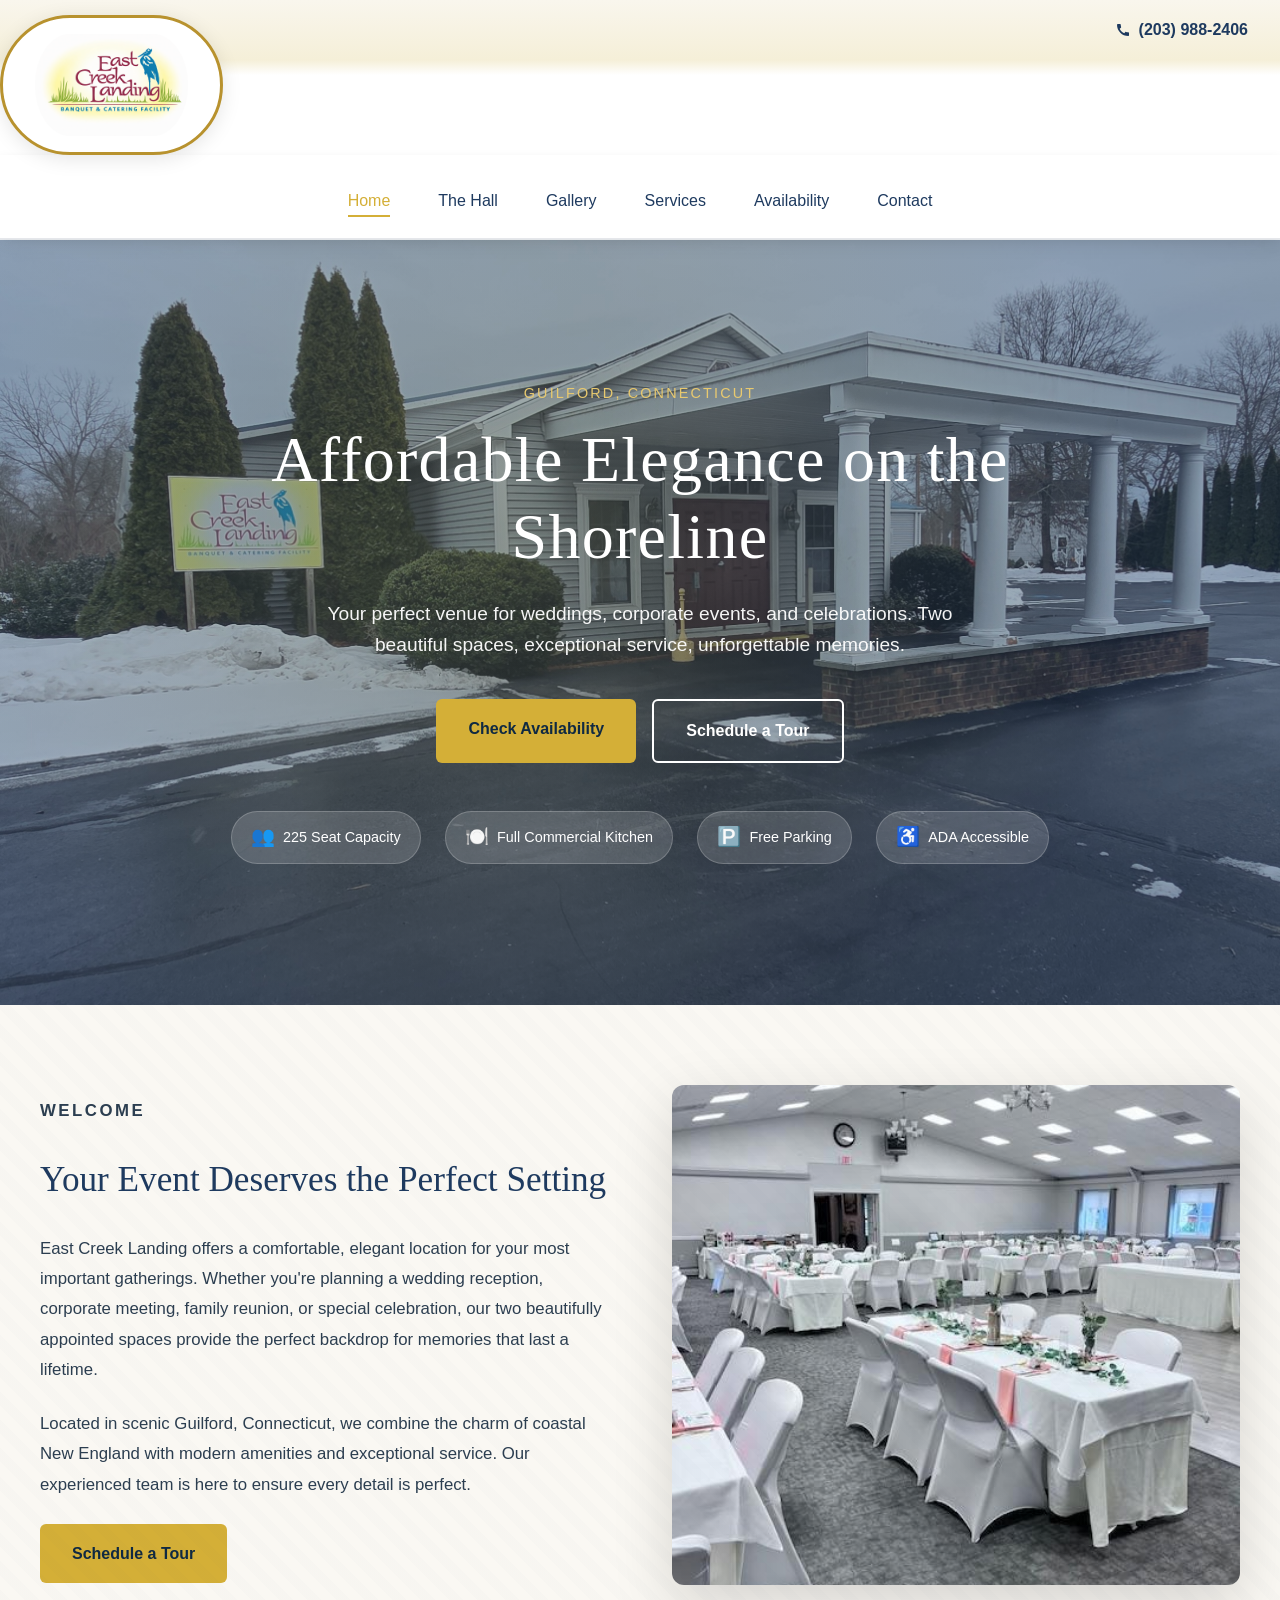
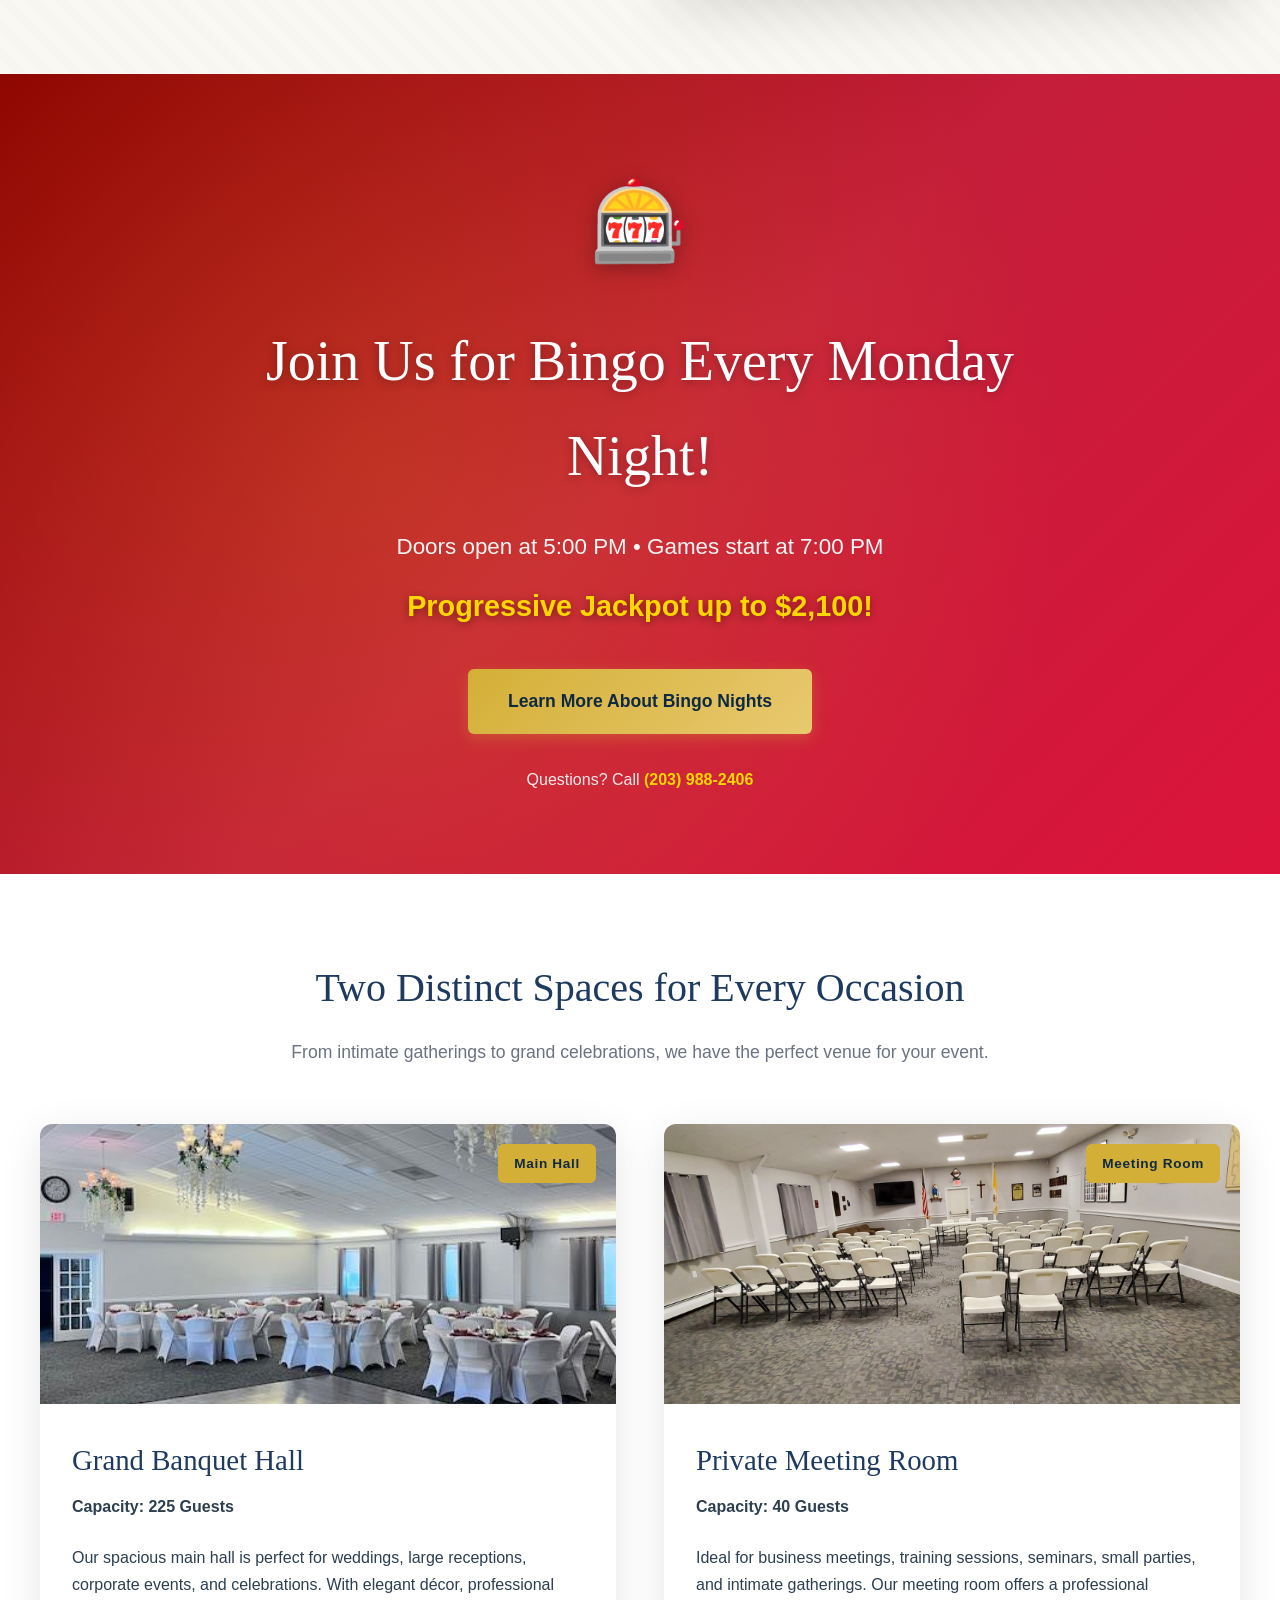
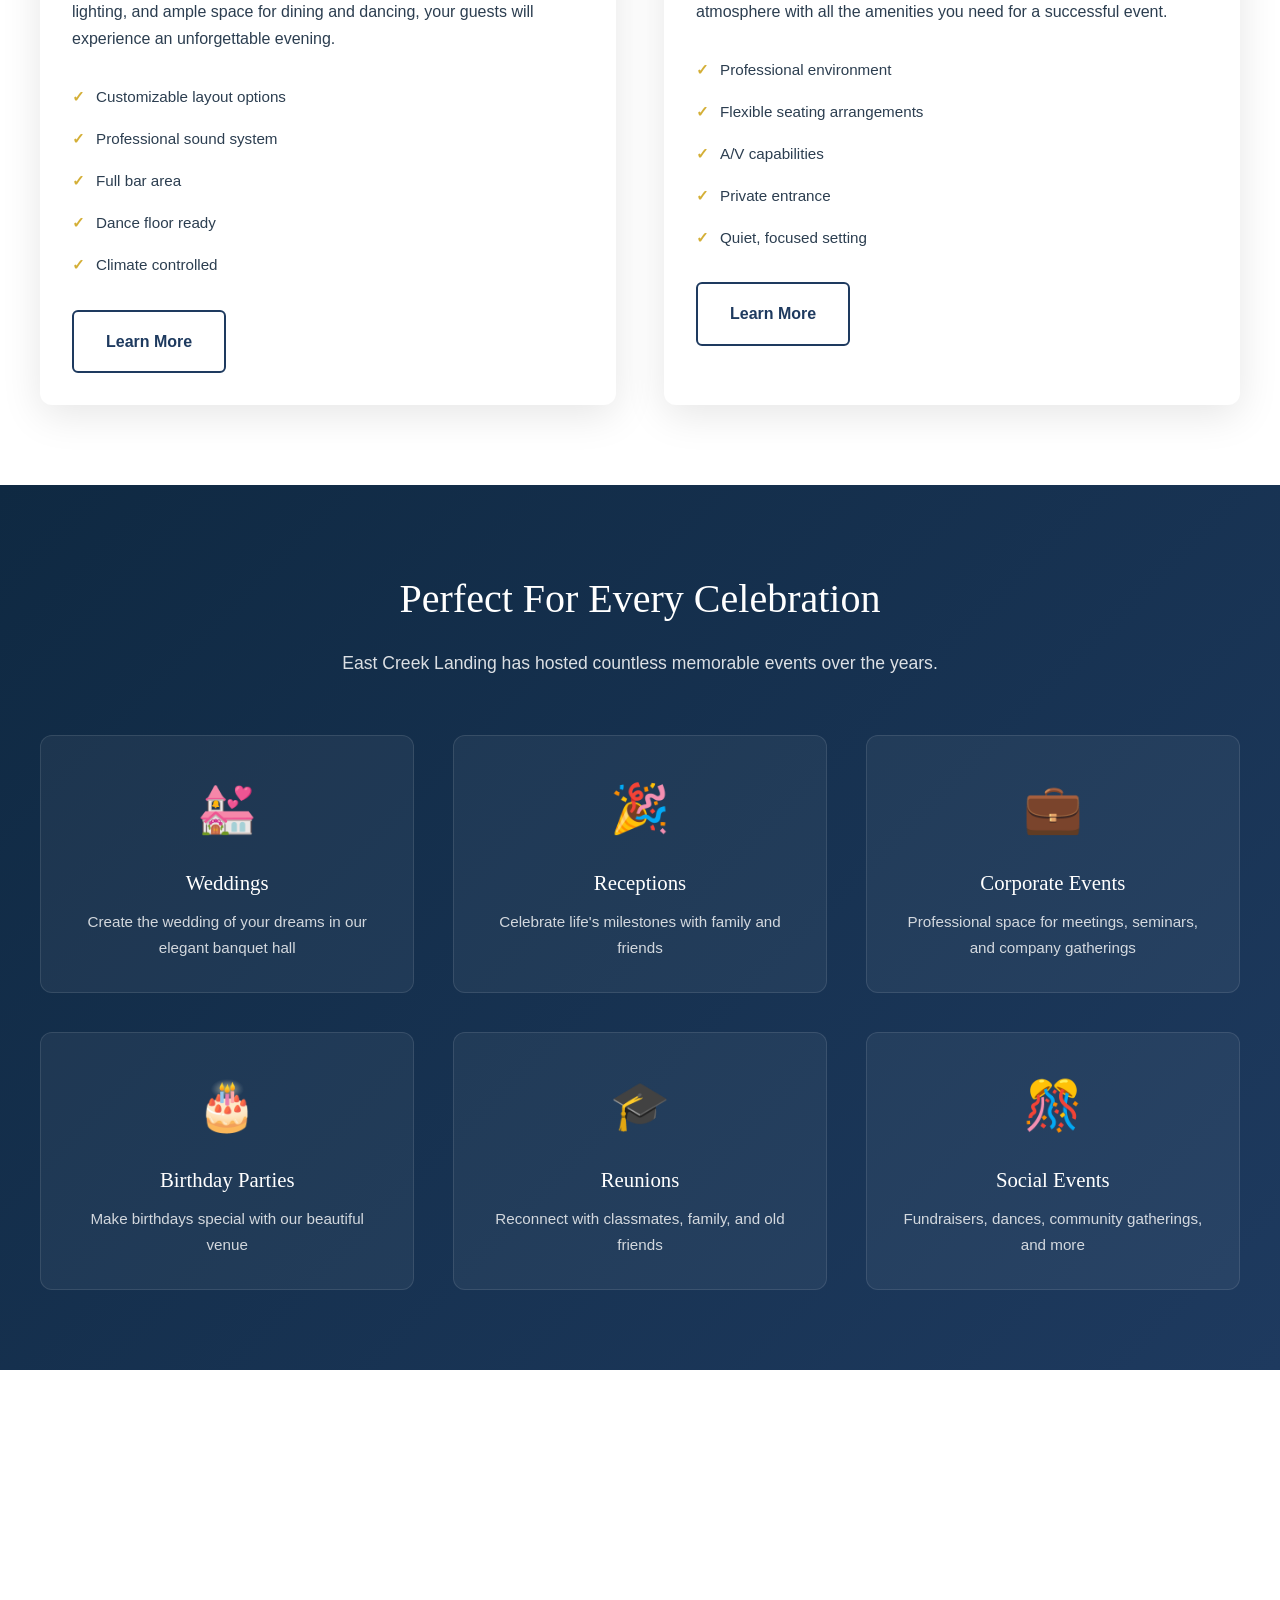
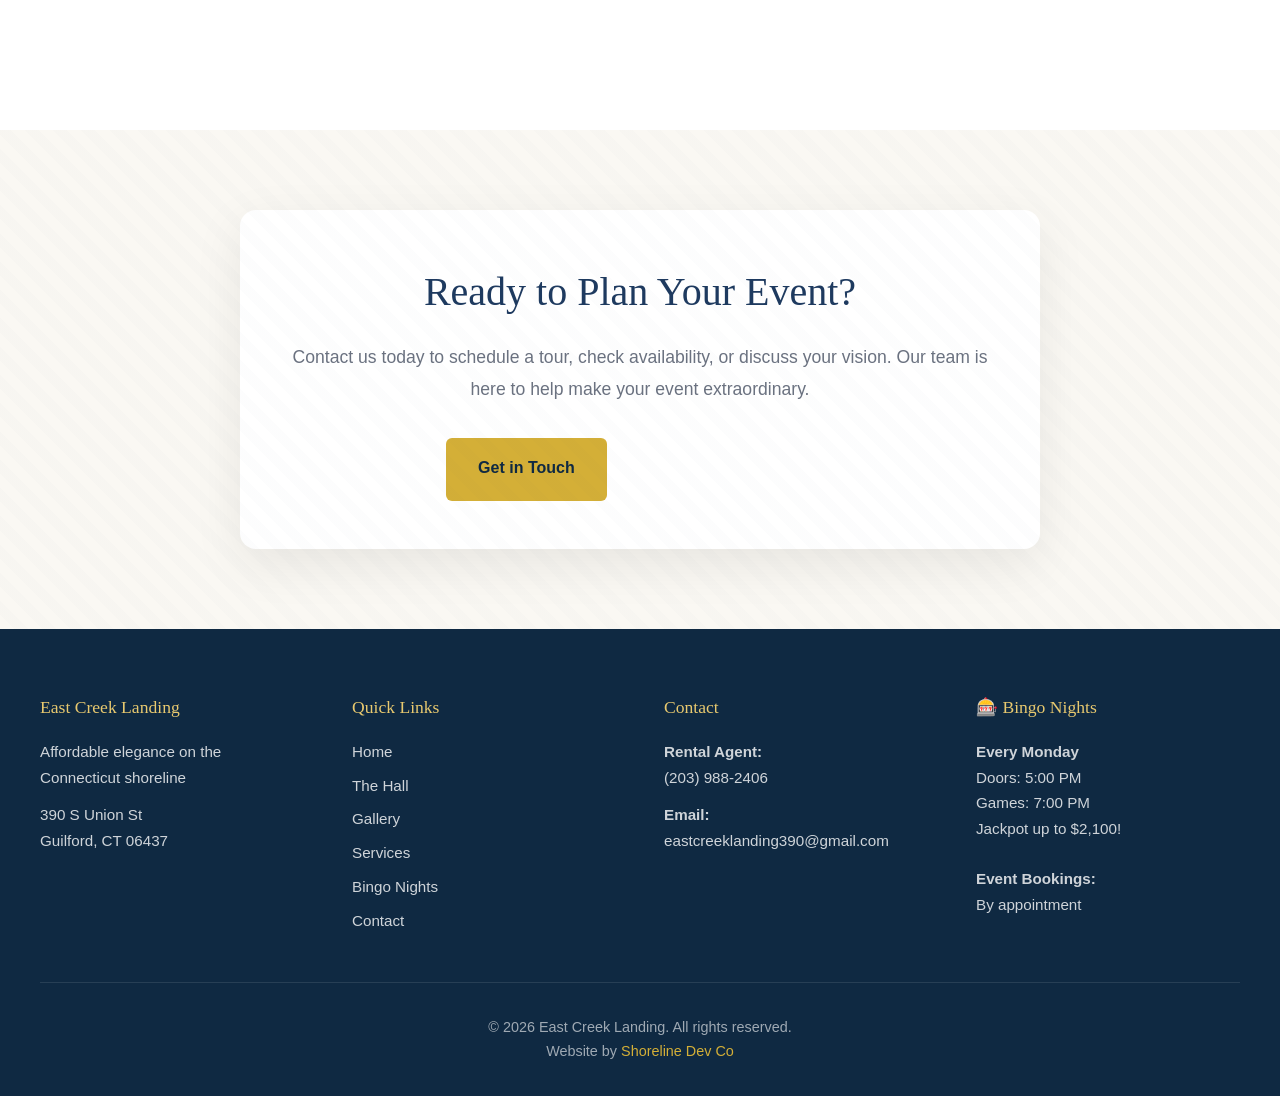
==== commit 7580a751: "update" ====
--- a/index.html
+++ b/index.html
@@ -123,7 +123,7 @@
             Located in scenic Guilford, Connecticut, we combine the charm of coastal New England with modern 
             amenities and exceptional service. Our experienced team is here to ensure every detail is perfect.
           </p>
-          <a href="contact.html" class="btn btn-outline">Learn More</a>
+          <a href="contact.html" class="btn btn-primary">Schedule a Tour</a>
         </div>
         <div class="overview-image">
           <img src="images/main_room_2.png" alt="Elegant banquet hall interior">
@@ -141,6 +141,7 @@
         <p class="bingo-details">Doors open at 5:00 PM • Games start at 7:00 PM</p>
         <p class="bingo-jackpot">Progressive Jackpot up to $2,100!</p>
         <a href="bingo.html" class="btn btn-gold">Learn More About Bingo Nights</a>
+        <p class="bingo-contact">Questions? Call <a href="tel:2039882406">(203) 988-2406</a></p>
       </div>
     </div>
   </section>
@@ -305,7 +306,7 @@
         </div>
 
         <div class="footer-col">
-          <h4>Bingo Nights</h4>
+          <h4>🎰 Bingo Nights</h4>
           <p><strong>Every Monday</strong><br>Doors: 5:00 PM<br>Games: 7:00 PM<br>Jackpot up to $2,100!</p>
           <p class="footer-spacer"><strong>Event Bookings:</strong><br>By appointment</p>
         </div>
@@ -319,6 +320,29 @@
 </div>
   </footer>
 
+  <!-- Floating Bottom Bar (Mobile/Tablet) -->
+  <div class="floating-bottom-bar" id="floatingBar">
+    <a href="availability.html" class="floating-bar-btn">
+      <svg width="18" height="18" fill="currentColor" viewBox="0 0 24 24">
+        <path d="M19 4h-1V2h-2v2H8V2H6v2H5c-1.11 0-1.99.9-1.99 2L3 20c0 1.1.89 2 2 2h14c1.1 0 2-.9 2-2V6c0-1.1-.9-2-2-2zm0 16H5V10h14v10zM9 14H7v-2h2v2zm4 0h-2v-2h2v2zm4 0h-2v-2h2v2zm-8 4H7v-2h2v2zm4 0h-2v-2h2v2zm4 0h-2v-2h2v2z"/>
+      </svg>
+      Check Availability
+    </a>
+    <a href="tel:2039882406" class="floating-bar-btn">
+      <svg width="18" height="18" fill="currentColor" viewBox="0 0 24 24">
+        <path d="M20.01 15.38c-1.23 0-2.42-.2-3.53-.56-.35-.12-.74-.03-1.01.24l-1.57 1.97c-2.83-1.35-5.48-3.9-6.89-6.83l1.95-1.66c.27-.28.35-.67.24-1.02-.37-1.11-.56-2.3-.56-3.53 0-.54-.45-.99-.99-.99H4.19C3.65 3 3 3.24 3 3.99 3 13.28 10.73 21 20.01 21c.71 0 .99-.63.99-1.18v-3.45c0-.54-.45-.99-.99-.99z"/>
+      </svg>
+      Call Now
+    </a>
+  </div>
+
+  <!-- Scroll to Top Button -->
+  <button class="scroll-to-top" id="scrollTopBtn" aria-label="Scroll to top">
+    <svg width="24" height="24" fill="currentColor" viewBox="0 0 24 24">
+      <path d="M7.41 15.41L12 10.83l4.59 4.58L18 14l-6-6-6 6z"/>
+    </svg>
+  </button>
+
   <script>
     document.getElementById('year').textContent = new Date().getFullYear();
 
@@ -346,6 +370,58 @@
         navLinks.classList.remove('active');
       }
     });
+
+    // Floating Bottom Bar - Show/Hide on Scroll
+    const floatingBar = document.getElementById('floatingBar');
+    const scrollTopBtn = document.getElementById('scrollTopBtn');
+    let lastScroll = 0;
+
+    window.addEventListener('scroll', () => {
+      const currentScroll = window.pageYOffset;
+      
+      // Show floating bar after scrolling 300px down
+      if (currentScroll > 300) {
+        floatingBar.classList.add('visible');
+      } else {
+        floatingBar.classList.remove('visible');
+      }
+
+      // Show scroll to top button after scrolling 500px
+      if (currentScroll > 500) {
+        scrollTopBtn.classList.add('visible');
+      } else {
+        scrollTopBtn.classList.remove('visible');
+      }
+
+      lastScroll = currentScroll;
+    });
+
+    // Scroll to Top Functionality
+    scrollTopBtn.addEventListener('click', () => {
+      window.scrollTo({
+        top: 0,
+        behavior: 'smooth'
+      });
+    });
+
+    // Intersection Observer for Reviews Section Animation
+    const reviewsSection = document.querySelector('.reviews-section');
+    if (reviewsSection) {
+      const observerOptions = {
+        threshold: 0.1,
+        rootMargin: '0px 0px -100px 0px'
+      };
+
+      const observer = new IntersectionObserver((entries) => {
+        entries.forEach(entry => {
+          if (entry.isIntersecting) {
+            entry.target.classList.add('fade-in-visible');
+          }
+        });
+      }, observerOptions);
+
+      observer.observe(reviewsSection);
+    }
   </script>
   
   <!-- Google Reviews Widget -->
--- a/css/style.css
+++ b/css/style.css
@@ -719,13 +719,254 @@
   text-shadow: 0 2px 8px rgba(0, 0, 0, 0.4);
 }
 
-/* =============================
-   CTA SECTION
-   ============================= */
+.bingo-contact {
+  font-family: -apple-system, BlinkMacSystemFont, 'Segoe UI', sans-serif;
+  font-size: clamp(0.9rem, 1.8vw, 1rem);
+  margin-top: clamp(1.5rem, 2.5vw, 2rem);
+  color: rgba(255, 255, 255, 0.9);
+  font-weight: 400;
+}
+
+.bingo-contact a {
+  color: #ffd700;
+  text-decoration: none;
+  font-weight: 600;
+  transition: color 0.3s ease;
+}
+
+.bingo-contact a:hover {
+  color: #ffffff;
+  text-decoration: underline;
+}
+
+/* =============================
+   FLOATING BOTTOM BAR
+   ============================= */
+
+.floating-bottom-bar {
+  position: fixed;
+  bottom: -100px;
+  left: 0;
+  right: 0;
+  background: rgba(255, 255, 255, 0.98);
+  backdrop-filter: blur(10px);
+  box-shadow: 0 -2px 20px rgba(0, 0, 0, 0.15);
+  display: flex;
+  justify-content: space-around;
+  padding: 0.75rem 1rem;
+  z-index: 999;
+  transition: bottom 0.3s ease;
+  border-top: 2px solid var(--gold);
+}
+
+.floating-bottom-bar.visible {
+  bottom: 0;
+}
+
+.floating-bar-btn {
+  display: flex;
+  align-items: center;
+  gap: 0.5rem;
+  font-family: -apple-system, BlinkMacSystemFont, 'Segoe UI', sans-serif;
+  font-size: 0.9rem;
+  font-weight: 600;
+  color: var(--navy);
+  text-decoration: none;
+  padding: 0.5rem 1rem;
+  border-radius: 6px;
+  transition: all 0.3s ease;
+}
+
+.floating-bar-btn:first-child {
+  background: var(--gold);
+  color: var(--navy-dark);
+}
+
+.floating-bar-btn:first-child:hover {
+  background: var(--gold-light);
+  transform: translateY(-2px);
+}
+
+.floating-bar-btn:last-child:hover {
+  background: rgba(30, 58, 95, 0.1);
+}
+
+/* Hide on desktop */
+@media (min-width: 969px) {
+  .floating-bottom-bar {
+    display: none;
+  }
+}
+
+/* Tighter on small mobile */
+@media (max-width: 400px) {
+  .floating-bar-btn {
+    font-size: 0.85rem;
+    padding: 0.4rem 0.75rem;
+    gap: 0.35rem;
+  }
+  
+  .floating-bar-btn svg {
+    width: 16px;
+    height: 16px;
+  }
+}
+
+/* =============================
+   SCROLL TO TOP BUTTON
+   ============================= */
+
+.scroll-to-top {
+  position: fixed;
+  bottom: 80px;
+  right: 20px;
+  width: 50px;
+  height: 50px;
+  background: var(--navy);
+  color: white;
+  border: none;
+  border-radius: 50%;
+  cursor: pointer;
+  opacity: 0;
+  visibility: hidden;
+  transition: all 0.3s ease;
+  z-index: 998;
+  box-shadow: 0 4px 15px rgba(0, 0, 0, 0.2);
+  display: flex;
+  align-items: center;
+  justify-content: center;
+}
+
+.scroll-to-top.visible {
+  opacity: 1;
+  visibility: visible;
+}
+
+.scroll-to-top:hover {
+  background: var(--gold);
+  color: var(--navy-dark);
+  transform: translateY(-3px);
+  box-shadow: 0 6px 20px rgba(212, 175, 55, 0.4);
+}
+
+/* Adjust position on mobile when bottom bar is visible */
+@media (max-width: 968px) {
+  .scroll-to-top {
+    bottom: 90px;
+    right: 15px;
+    width: 45px;
+    height: 45px;
+  }
+}
+
+/* =============================
+   REVIEWS SECTION ANIMATION
+   ============================= */
+
+.reviews-section {
+  opacity: 0;
+  transform: translateY(30px);
+  transition: opacity 0.8s ease, transform 0.8s ease;
+}
+
+.reviews-section.fade-in-visible {
+  opacity: 1;
+  transform: translateY(0);
+}
+
+/* =============================
+   ENHANCED EVENT TYPE HOVER
+   ============================= */
+
+.event-type:hover {
+  background: rgba(255, 255, 255, 0.15);
+  transform: translateY(-5px);
+  border-color: rgba(212, 175, 55, 0.3);
+}
+
+.event-type:hover .event-icon {
+  transform: scale(1.1);
+  transition: transform 0.3s ease;
+}
+
+/* =============================
+   SUBTLE BACKGROUND TEXTURES
+   ============================= */
+
+.overview-section {
+  background: var(--cream);
+  position: relative;
+}
+
+.overview-section::before {
+  content: '';
+  position: absolute;
+  inset: 0;
+  background-image: 
+    repeating-linear-gradient(
+      45deg,
+      transparent,
+      transparent 10px,
+      rgba(30, 58, 95, 0.01) 10px,
+      rgba(30, 58, 95, 0.01) 20px
+    );
+  pointer-events: none;
+}
 
 .cta-section {
   background: var(--cream);
   text-align: center;
+  position: relative;
+}
+
+.cta-section::before {
+  content: '';
+  position: absolute;
+  inset: 0;
+  background-image: 
+    repeating-linear-gradient(
+      45deg,
+      transparent,
+      transparent 10px,
+      rgba(30, 58, 95, 0.01) 10px,
+      rgba(30, 58, 95, 0.01) 20px
+    );
+  pointer-events: none;
+}
+
+/* =============================
+   IMPROVED MOBILE SPACING - BINGO
+   ============================= */
+
+@media (max-width: 600px) {
+  .bingo-cta-prominent {
+    padding: clamp(2.5rem, 6vw, 3rem) clamp(1rem, 3vw, 1.5rem);
+  }
+
+  .bingo-icon {
+    font-size: clamp(2.5rem, 6vw, 3.5rem);
+    margin-bottom: clamp(0.75rem, 1.5vw, 1rem);
+  }
+
+  .bingo-content-prominent h2 {
+    font-size: clamp(1.5rem, 4vw, 2rem);
+    margin-bottom: clamp(0.75rem, 1.5vw, 1rem);
+  }
+
+  .bingo-details {
+    font-size: clamp(0.95rem, 2vw, 1.1rem);
+    margin-bottom: clamp(0.5rem, 1vw, 0.75rem);
+  }
+
+  .bingo-jackpot {
+    font-size: clamp(1.1rem, 2.5vw, 1.3rem);
+    margin-bottom: clamp(1.5rem, 2vw, 1.75rem);
+  }
+
+  .bingo-contact {
+    font-size: clamp(0.85rem, 1.6vw, 0.9rem);
+    margin-top: clamp(1rem, 2vw, 1.5rem);
+  }
 }
 
 .cta-box {
@@ -736,6 +977,39 @@
   border-radius: 16px;
   box-shadow: 0 15px 50px rgba(0, 0, 0, 0.08);
 }
+
+.cta-box h2 {
+  font-size: clamp(1.5rem, 4vw, 2.5rem);
+  color: var(--navy);
+  margin-bottom: clamp(0.75rem, 1.5vw, 1rem);
+  font-weight: 400;
+}
+
+.cta-box p {
+  font-family: -apple-system, BlinkMacSystemFont, 'Segoe UI', sans-serif;
+  font-size: clamp(0.95rem, 2vw, 1.1rem);
+  color: var(--text-muted);
+  margin-bottom: clamp(1.5rem, 2.5vw, 2rem);
+  line-height: 1.8;
+}
+
+.cta-buttons {
+  display: flex;
+  gap: clamp(0.75rem, 2vw, 1rem);
+  justify-content: center;
+  flex-wrap: wrap;
+}
+
+/* =============================
+   FOOTER
+   ============================= */
+  max-width: 800px;
+  margin: 0 auto;
+  padding: clamp(2rem, 4vw, 3rem);
+  background: white;
+  border-radius: 16px;
+  box-shadow: 0 15px 50px rgba(0, 0, 0, 0.08);
+
 
 .cta-box h2 {
   font-size: clamp(1.5rem, 4vw, 2.5rem);
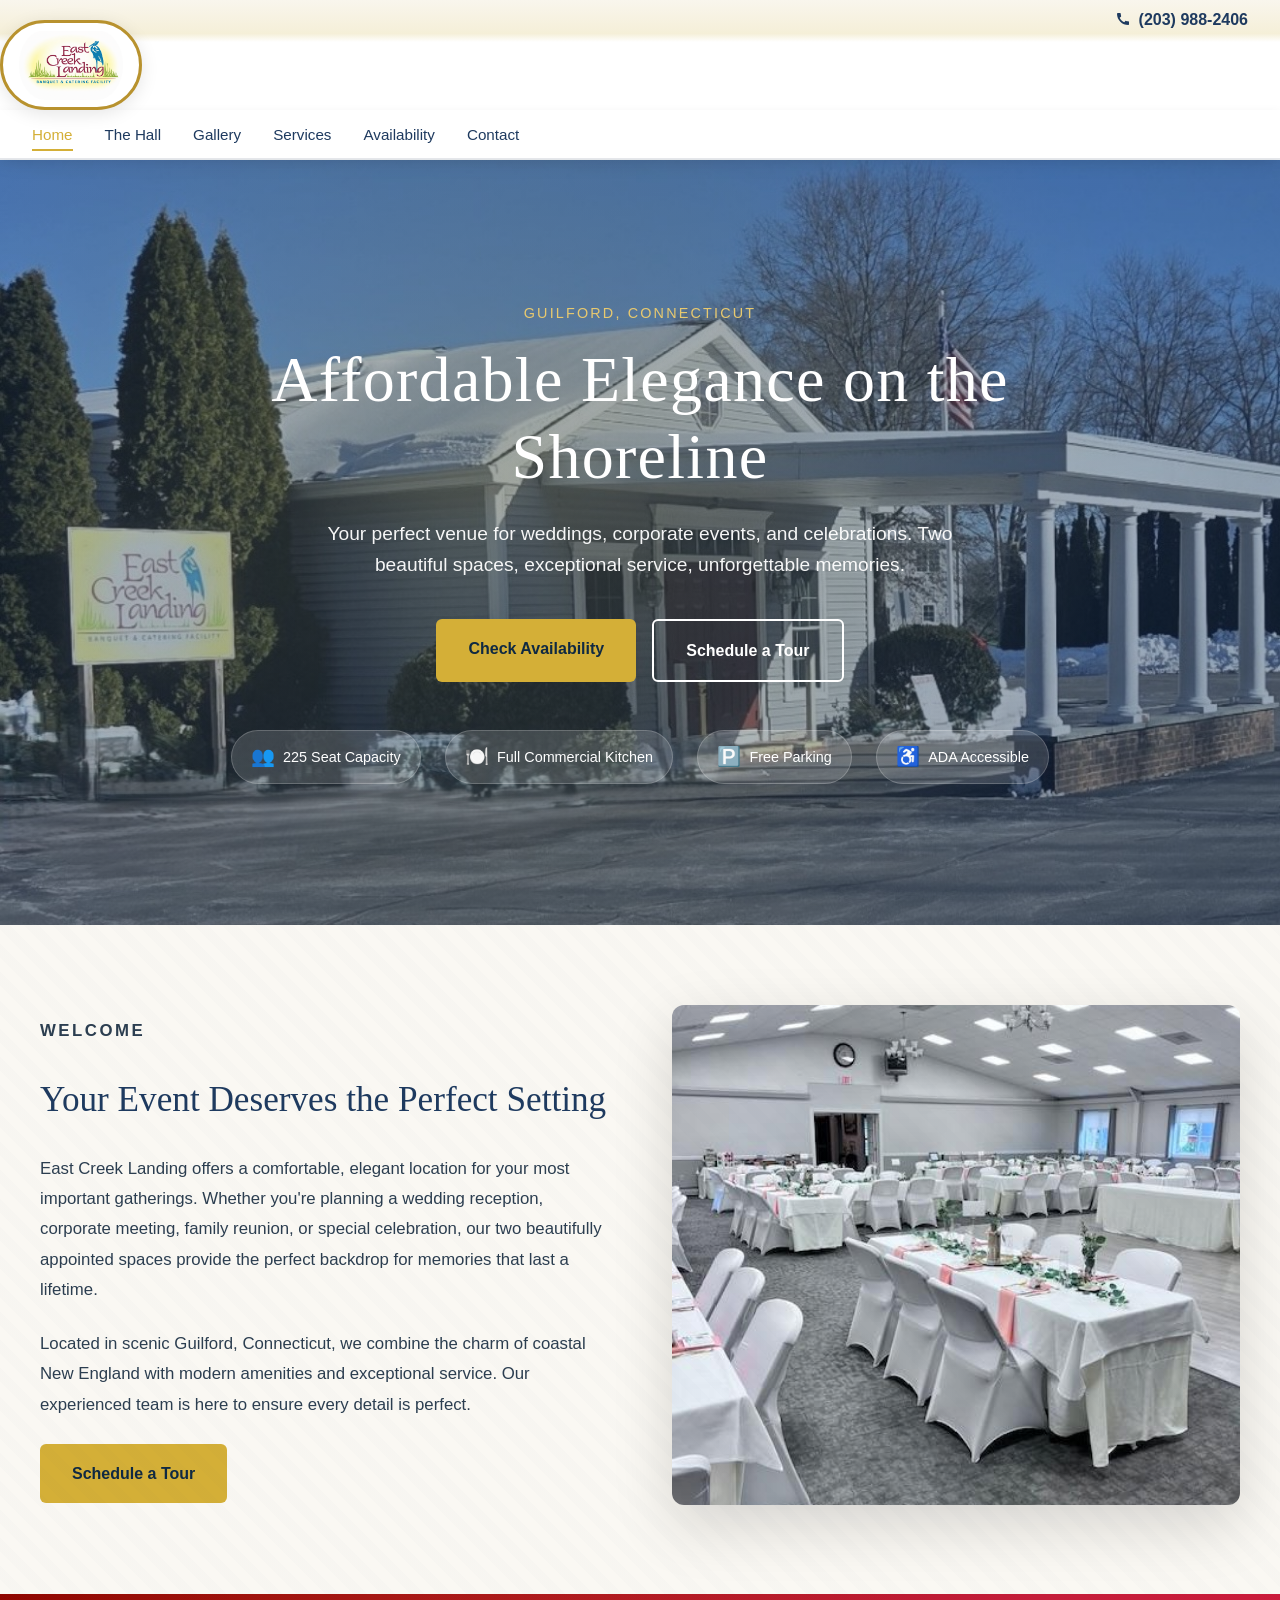
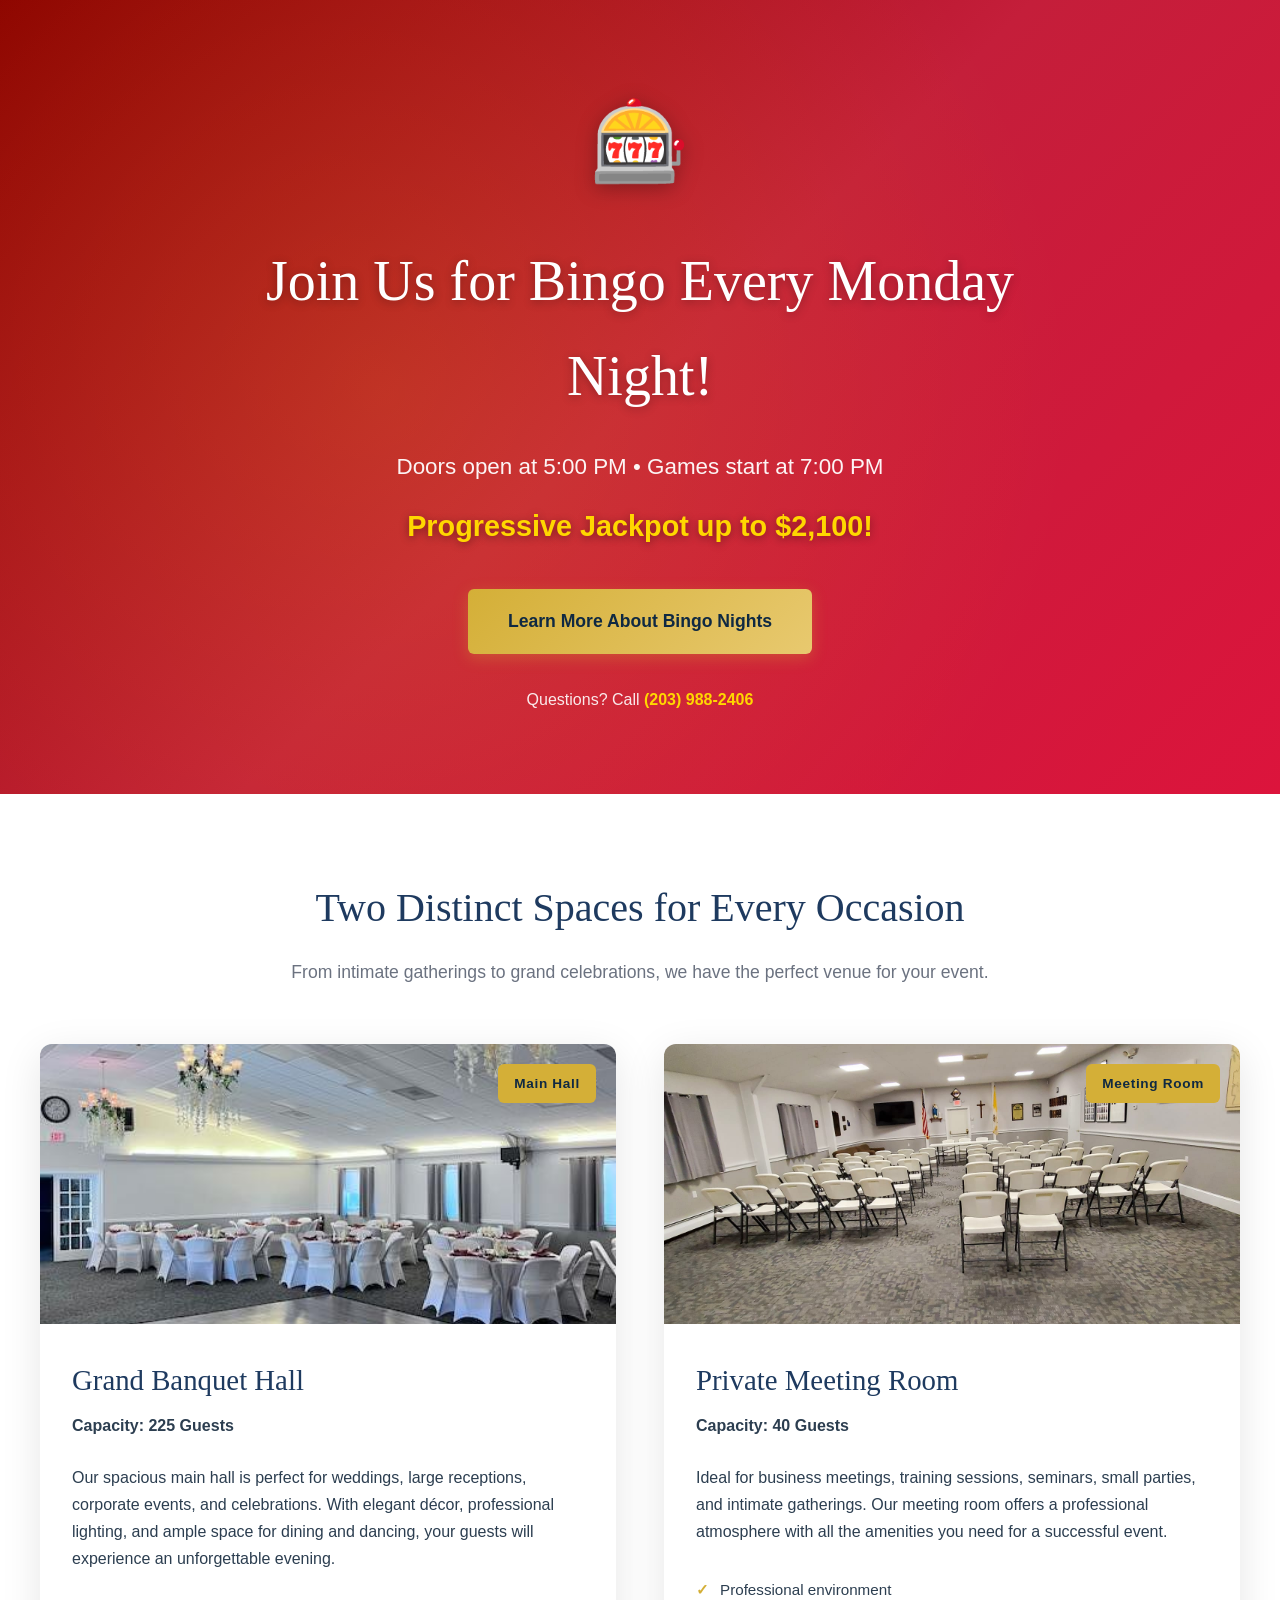
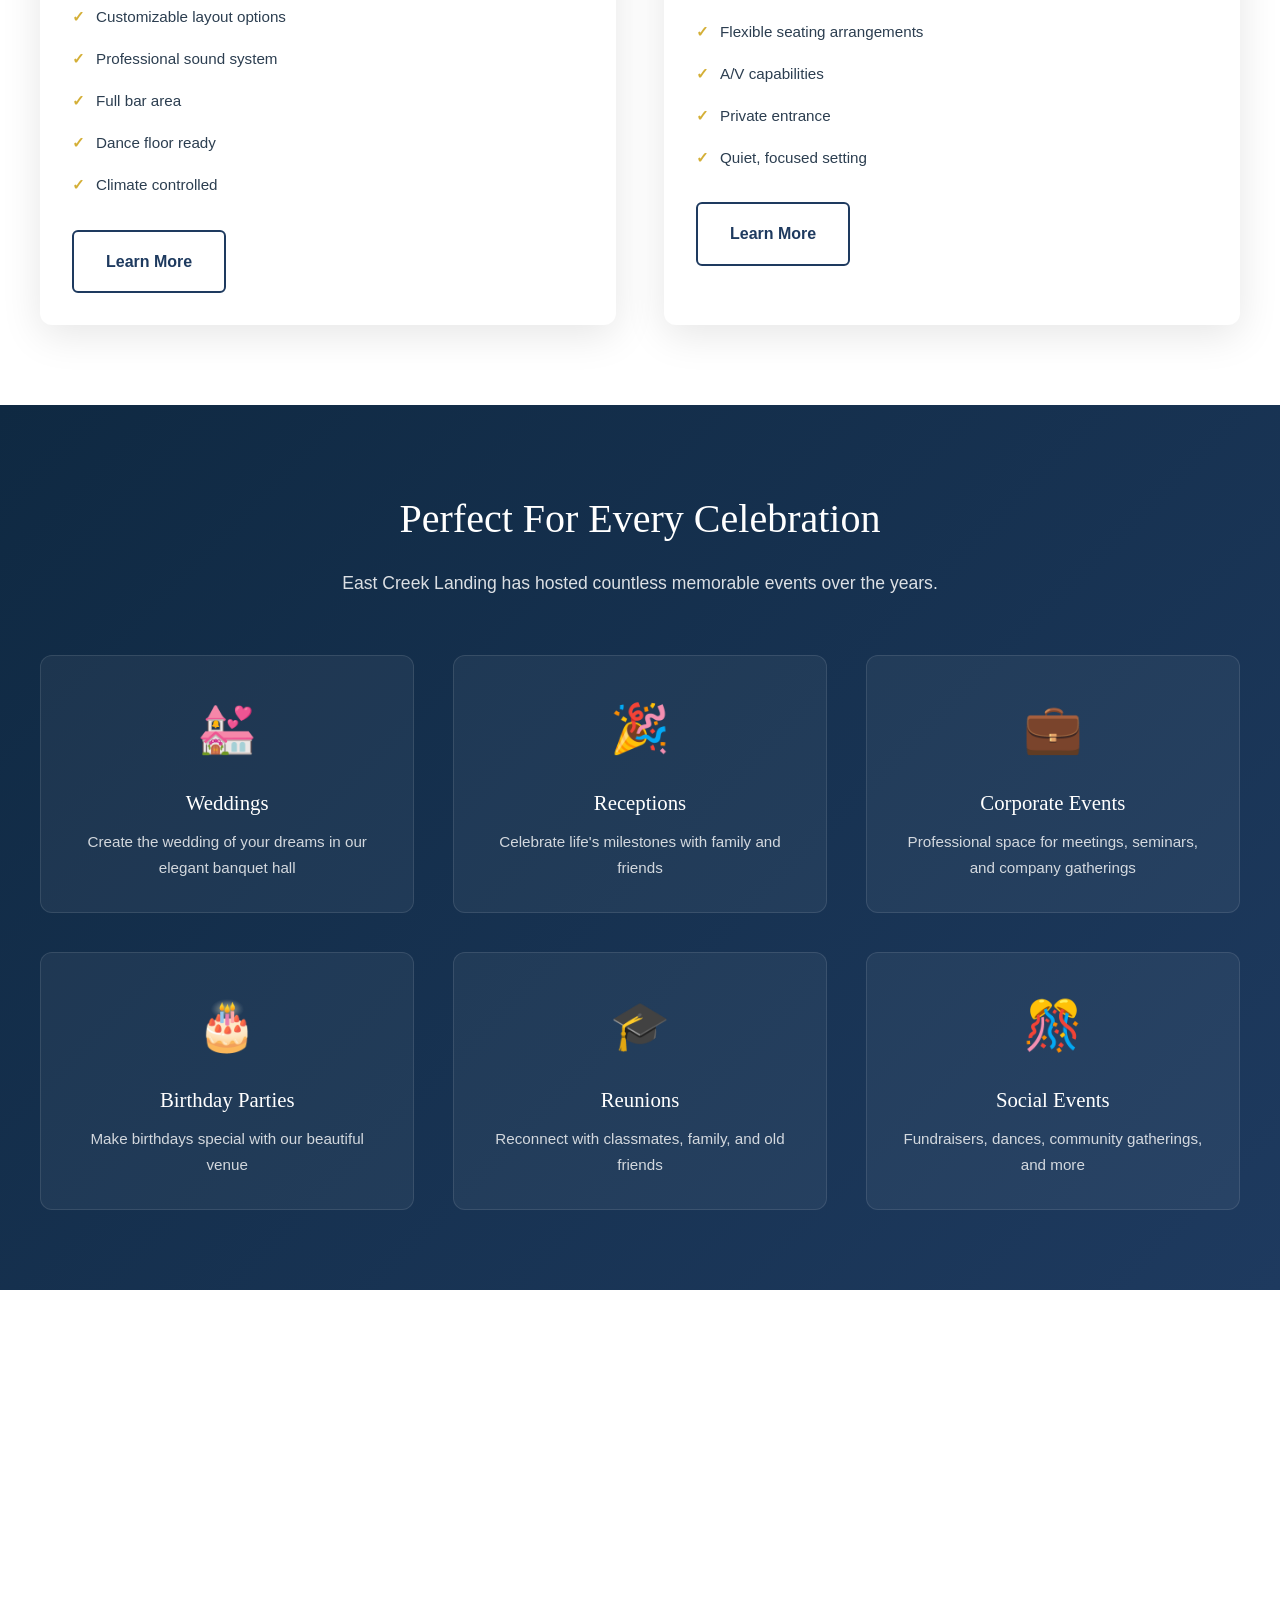
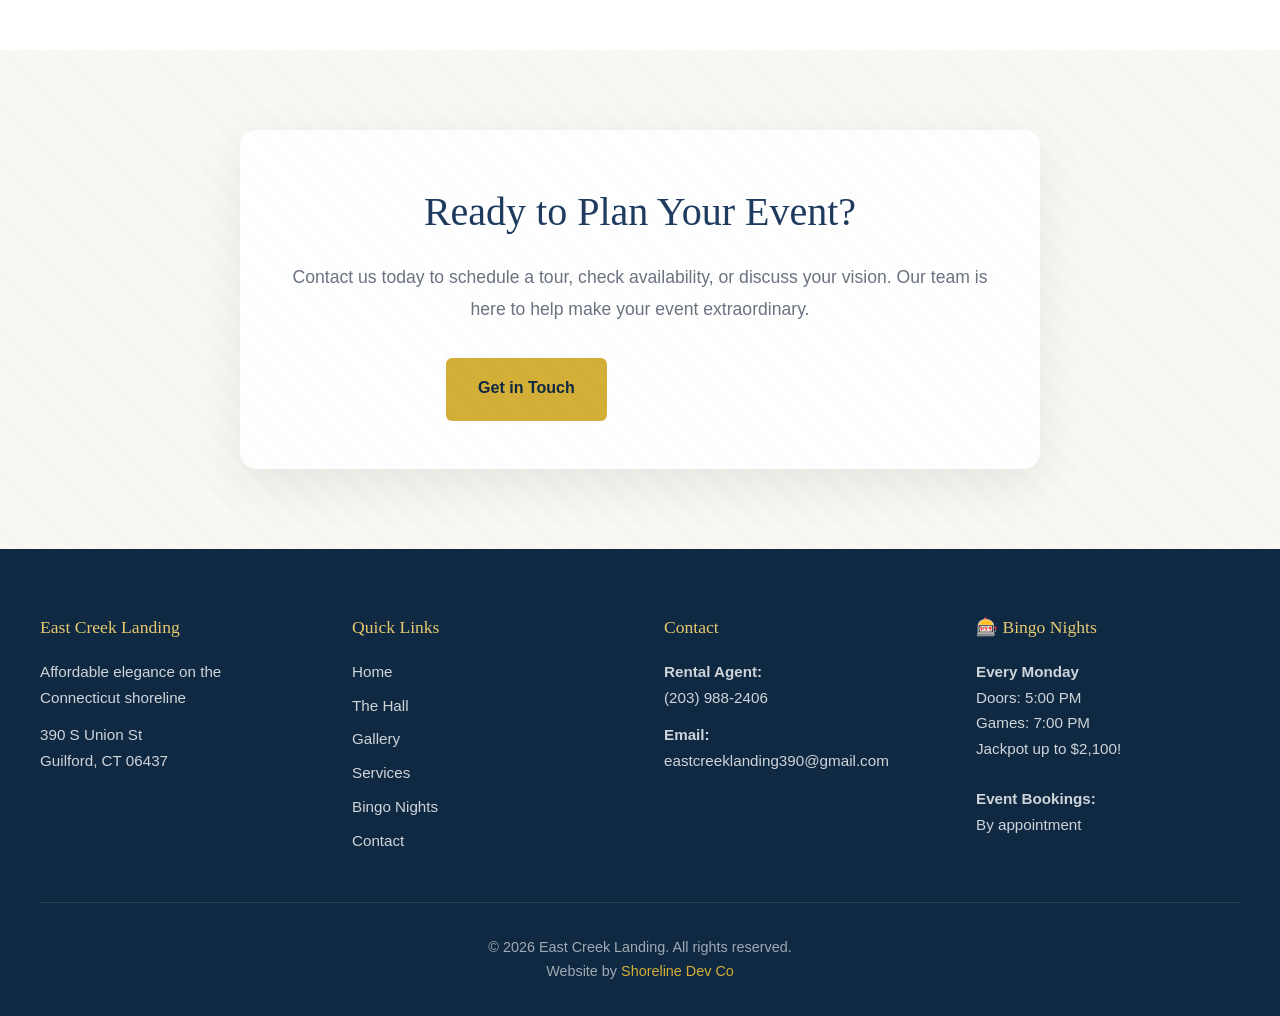
==== commit cdef0f32: "update" ====
--- a/index.html
+++ b/index.html
@@ -5,72 +5,73 @@
   <meta name="viewport" content="width=device-width, initial-scale=1.0">
   <meta name="description" content="East Creek Landing - Affordable elegance on the Connecticut shoreline. Premier banquet hall for weddings, corporate events, and special occasions in Guilford, CT.">
   <title>East Creek Landing | Banquet Hall in Guilford, CT</title>
+
   <link rel="stylesheet" href="css/style.css">
+
   <!-- Open Graph / Social Media Meta Tags -->
-<meta property="og:title" content="East Creek Landing | Banquet Hall in Guilford, CT">
-<meta property="og:description" content="Affordable elegance on the Connecticut shoreline. Perfect venue for weddings, corporate events, and celebrations.">
-<meta property="og:image" content="https://mtufano89.github.io/east_creek_landing/images/outside.jpg">
-<meta property="og:url" content="https://www.eastcreeklanding.com">
-<meta property="og:type" content="website">
-
-<!-- Twitter Card Meta Tags -->
-<meta name="twitter:card" content="summary_large_image">
-<meta name="twitter:title" content="East Creek Landing | Banquet Hall in Guilford, CT">
-<meta name="twitter:description" content="Affordable elegance on the Connecticut shoreline. Perfect venue for weddings, corporate events, and celebrations.">
-<meta name="twitter:image" content="https://mtufano89.github.io/east_creek_landing/images/outside.jpg">
-  
+  <meta property="og:title" content="East Creek Landing | Banquet Hall in Guilford, CT">
+  <meta property="og:description" content="Affordable elegance on the Connecticut shoreline. Perfect venue for weddings, corporate events, and celebrations.">
+  <meta property="og:image" content="https://mtufano89.github.io/east_creek_landing/images/outside.jpg">
+  <meta property="og:url" content="https://www.eastcreeklanding.com">
+  <meta property="og:type" content="website">
+
+  <!-- Twitter Card Meta Tags -->
+  <meta name="twitter:card" content="summary_large_image">
+  <meta name="twitter:title" content="East Creek Landing | Banquet Hall in Guilford, CT">
+  <meta name="twitter:description" content="Affordable elegance on the Connecticut shoreline. Perfect venue for weddings, corporate events, and celebrations.">
+  <meta name="twitter:image" content="https://mtufano89.github.io/east_creek_landing/images/outside.jpg">
+
   <!-- Favicon -->
   <link rel="icon" type="image/x-icon" href="/favicon.ico">
   <link rel="icon" type="image/png" sizes="32x32" href="/favicon-32x32.png">
   <link rel="icon" type="image/png" sizes="16x16" href="/favicon-16x16.png">
   <link rel="apple-touch-icon" sizes="180x180" href="/apple-touch-icon.png">
-
 </head>
+
 <body>
-  
+
   <!-- Navigation -->
   <header class="site-header">
-  <!-- Top Info Bar (Light Blue) -->
-  <div class="header-top">
-    <div class="header-top-inner">
-   
-      <div class="header-contact">
-        <a href="tel:2039882406" class="phone-link">
-          <svg width="16" height="16" fill="currentColor" viewBox="0 0 24 24">
-            <path d="M20.01 15.38c-1.23 0-2.42-.2-3.53-.56-.35-.12-.74-.03-1.01.24l-1.57 1.97c-2.83-1.35-5.48-3.9-6.89-6.83l1.95-1.66c.27-.28.35-.67.24-1.02-.37-1.11-.56-2.3-.56-3.53 0-.54-.45-.99-.99-.99H4.19C3.65 3 3 3.24 3 3.99 3 13.28 10.73 21 20.01 21c.71 0 .99-.63.99-1.18v-3.45c0-.54-.45-.99-.99-.99z"/>
-          </svg>
-          (203) 988-2406
-        </a>
-      </div>
-    </div>
-  </div>
-
-  <!-- Logo Section (Overlapping) -->
-  <div class="header-logo">
-    <a href="index.html">
-      <img src="images/logo.png" alt="East Creek Landing" class="logo-img">
-    </a>
-  </div>
-
-  <!-- Main Navigation (White Bar) -->
-  <nav class="main-nav">
-    <ul class="nav-links">
-      <li><a href="index.html" class="active">Home</a></li>
-      <li><a href="hall.html">The Hall</a></li>
-      <li><a href="gallery.html">Gallery</a></li>
-      <li><a href="services.html">Services</a></li>
-      <li><a href="availability.html">Availability</a></li>
-      <li><a href="contact.html">Contact</a></li>
-    </ul>
-    
-    <!-- Hamburger for mobile -->
-    <button class="hamburger" aria-label="Toggle menu">
-      <span></span>
-      <span></span>
-      <span></span>
-    </button>
-  </nav>
-</header>
+    <!-- Top Info Bar -->
+    <div class="header-top">
+      <div class="header-top-inner">
+        <div class="header-contact">
+          <a href="tel:2039882406" class="phone-link">
+            <svg width="16" height="16" fill="currentColor" viewBox="0 0 24 24" aria-hidden="true">
+              <path d="M20.01 15.38c-1.23 0-2.42-.2-3.53-.56-.35-.12-.74-.03-1.01.24l-1.57 1.97c-2.83-1.35-5.48-3.9-6.89-6.83l1.95-1.66c.27-.28.35-.67.24-1.02-.37-1.11-.56-2.3-.56-3.53 0-.54-.45-.99-.99-.99H4.19C3.65 3 3 3.24 3 3.99 3 13.28 10.73 21 20.01 21c.71 0 .99-.63.99-1.18v-3.45c0-.54-.45-.99-.99-.99z"/>
+            </svg>
+            (203) 988-2406
+          </a>
+        </div>
+      </div>
+    </div>
+
+    <!-- Logo Section -->
+    <div class="header-logo">
+      <a href="index.html">
+        <img src="images/logo.png" alt="East Creek Landing" class="logo-img">
+      </a>
+    </div>
+
+    <!-- Main Navigation -->
+    <nav class="main-nav">
+      <ul class="nav-links">
+        <li><a href="index.html" class="active">Home</a></li>
+        <li><a href="hall.html">The Hall</a></li>
+        <li><a href="gallery.html">Gallery</a></li>
+        <li><a href="services.html">Services</a></li>
+        <li><a href="availability.html">Availability</a></li>
+        <li><a href="contact.html">Contact</a></li>
+      </ul>
+
+      <!-- Hamburger for mobile -->
+      <button class="hamburger" aria-label="Toggle menu">
+        <span></span>
+        <span></span>
+        <span></span>
+      </button>
+    </nav>
+  </header>
 
   <!-- Hero Section -->
   <section class="hero">
@@ -79,7 +80,7 @@
       <p class="hero-tag">Guilford, Connecticut</p>
       <h1 class="hero-title">Affordable Elegance on the Shoreline</h1>
       <p class="hero-subtitle">
-        Your perfect venue for weddings, corporate events, and celebrations. 
+        Your perfect venue for weddings, corporate events, and celebrations.
         Two beautiful spaces, exceptional service, unforgettable memories.
       </p>
       <div class="hero-ctas">
@@ -115,12 +116,12 @@
           <p class="eyebrow">Welcome</p>
           <h2>Your Event Deserves the Perfect Setting</h2>
           <p>
-            East Creek Landing offers a comfortable, elegant location for your most important gatherings. 
-            Whether you're planning a wedding reception, corporate meeting, family reunion, or special celebration, 
+            East Creek Landing offers a comfortable, elegant location for your most important gatherings.
+            Whether you're planning a wedding reception, corporate meeting, family reunion, or special celebration,
             our two beautifully appointed spaces provide the perfect backdrop for memories that last a lifetime.
           </p>
           <p>
-            Located in scenic Guilford, Connecticut, we combine the charm of coastal New England with modern 
+            Located in scenic Guilford, Connecticut, we combine the charm of coastal New England with modern
             amenities and exceptional service. Our experienced team is here to ensure every detail is perfect.
           </p>
           <a href="contact.html" class="btn btn-primary">Schedule a Tour</a>
@@ -132,7 +133,7 @@
     </div>
   </section>
 
-  <!-- Bingo CTA - More Prominent -->
+  <!-- Bingo CTA -->
   <section class="section bingo-cta-prominent">
     <div class="section-inner">
       <div class="bingo-content-prominent">
@@ -155,7 +156,6 @@
       </div>
 
       <div class="spaces-grid">
-        <!-- Main Hall -->
         <div class="space-card">
           <div class="space-image">
             <img src="images/main-room-1.jpeg" alt="Main banquet hall">
@@ -165,8 +165,8 @@
             <h3>Grand Banquet Hall</h3>
             <p class="space-capacity">Capacity: 225 Guests</p>
             <p>
-              Our spacious main hall is perfect for weddings, large receptions, corporate events, 
-              and celebrations. With elegant décor, professional lighting, and ample space for 
+              Our spacious main hall is perfect for weddings, large receptions, corporate events,
+              and celebrations. With elegant décor, professional lighting, and ample space for
               dining and dancing, your guests will experience an unforgettable evening.
             </p>
             <ul class="space-features">
@@ -180,7 +180,6 @@
           </div>
         </div>
 
-        <!-- Meeting Room -->
         <div class="space-card">
           <div class="space-image">
             <img src="images/meeting-room.jpg" alt="Meeting room">
@@ -190,8 +189,8 @@
             <h3>Private Meeting Room</h3>
             <p class="space-capacity">Capacity: 40 Guests</p>
             <p>
-              Ideal for business meetings, training sessions, seminars, small parties, and intimate 
-              gatherings. Our meeting room offers a professional atmosphere with all the amenities 
+              Ideal for business meetings, training sessions, seminars, small parties, and intimate
+              gatherings. Our meeting room offers a professional atmosphere with all the amenities
               you need for a successful event.
             </p>
             <ul class="space-features">
@@ -312,24 +311,25 @@
         </div>
       </div>
 
-     <div class="footer-bottom">
-  <p>&copy; <span id="year"></span> East Creek Landing. All rights reserved.</p>
-  <p class="created-by">
-    Website by <a href="https://www.shorelinedevco.com" target="_blank" rel="noopener">Shoreline Dev Co</a>
-  </p>
-</div>
+      <div class="footer-bottom">
+        <p>&copy; <span id="year"></span> East Creek Landing. All rights reserved.</p>
+        <p class="created-by">
+          Website by <a href="https://www.shorelinedevco.com" target="_blank" rel="noopener">Shoreline Dev Co</a>
+        </p>
+      </div>
+    </div>
   </footer>
 
-  <!-- Floating Bottom Bar (Mobile/Tablet) -->
+  <!-- Floating Bottom Bar -->
   <div class="floating-bottom-bar" id="floatingBar">
     <a href="availability.html" class="floating-bar-btn">
-      <svg width="18" height="18" fill="currentColor" viewBox="0 0 24 24">
+      <svg width="18" height="18" fill="currentColor" viewBox="0 0 24 24" aria-hidden="true">
         <path d="M19 4h-1V2h-2v2H8V2H6v2H5c-1.11 0-1.99.9-1.99 2L3 20c0 1.1.89 2 2 2h14c1.1 0 2-.9 2-2V6c0-1.1-.9-2-2-2zm0 16H5V10h14v10zM9 14H7v-2h2v2zm4 0h-2v-2h2v2zm4 0h-2v-2h2v2zm-8 4H7v-2h2v2zm4 0h-2v-2h2v2zm4 0h-2v-2h2v2z"/>
       </svg>
       Check Availability
     </a>
     <a href="tel:2039882406" class="floating-bar-btn">
-      <svg width="18" height="18" fill="currentColor" viewBox="0 0 24 24">
+      <svg width="18" height="18" fill="currentColor" viewBox="0 0 24 24" aria-hidden="true">
         <path d="M20.01 15.38c-1.23 0-2.42-.2-3.53-.56-.35-.12-.74-.03-1.01.24l-1.57 1.97c-2.83-1.35-5.48-3.9-6.89-6.83l1.95-1.66c.27-.28.35-.67.24-1.02-.37-1.11-.56-2.3-.56-3.53 0-.54-.45-.99-.99-.99H4.19C3.65 3 3 3.24 3 3.99 3 13.28 10.73 21 20.01 21c.71 0 .99-.63.99-1.18v-3.45c0-.54-.45-.99-.99-.99z"/>
       </svg>
       Call Now
@@ -338,7 +338,7 @@
 
   <!-- Scroll to Top Button -->
   <button class="scroll-to-top" id="scrollTopBtn" aria-label="Scroll to top">
-    <svg width="24" height="24" fill="currentColor" viewBox="0 0 24 24">
+    <svg width="24" height="24" fill="currentColor" viewBox="0 0 24 24" aria-hidden="true">
       <path d="M7.41 15.41L12 10.83l4.59 4.58L18 14l-6-6-6 6z"/>
     </svg>
   </button>
@@ -346,7 +346,6 @@
   <script>
     document.getElementById('year').textContent = new Date().getFullYear();
 
-    // Hamburger Menu Toggle
     const hamburger = document.querySelector('.hamburger');
     const navLinks = document.querySelector('.nav-links');
 
@@ -355,7 +354,6 @@
       navLinks.classList.toggle('active');
     });
 
-    // Close menu when clicking a link
     document.querySelectorAll('.nav-links a').forEach(link => {
       link.addEventListener('click', () => {
         hamburger.classList.remove('active');
@@ -363,7 +361,6 @@
       });
     });
 
-    // Close menu when clicking outside
     document.addEventListener('click', (e) => {
       if (!hamburger.contains(e.target) && !navLinks.contains(e.target)) {
         hamburger.classList.remove('active');
@@ -371,32 +368,25 @@
       }
     });
 
-    // Floating Bottom Bar - Show/Hide on Scroll
     const floatingBar = document.getElementById('floatingBar');
     const scrollTopBtn = document.getElementById('scrollTopBtn');
-    let lastScroll = 0;
 
     window.addEventListener('scroll', () => {
       const currentScroll = window.pageYOffset;
-      
-      // Show floating bar after scrolling 300px down
+
       if (currentScroll > 300) {
         floatingBar.classList.add('visible');
       } else {
         floatingBar.classList.remove('visible');
       }
 
-      // Show scroll to top button after scrolling 500px
       if (currentScroll > 500) {
         scrollTopBtn.classList.add('visible');
       } else {
         scrollTopBtn.classList.remove('visible');
       }
-
-      lastScroll = currentScroll;
     });
 
-    // Scroll to Top Functionality
     scrollTopBtn.addEventListener('click', () => {
       window.scrollTo({
         top: 0,
@@ -404,7 +394,6 @@
       });
     });
 
-    // Intersection Observer for Reviews Section Animation
     const reviewsSection = document.querySelector('.reviews-section');
     if (reviewsSection) {
       const observerOptions = {
@@ -423,9 +412,7 @@
       observer.observe(reviewsSection);
     }
   </script>
-  
-  <!-- Google Reviews Widget -->
+
   <script id="shapo-embed-js" type="text/javascript" src="https://cdn.shapo.io/js/embed.js" defer></script>
-
 </body>
-</html>+</html>
--- a/css/style.css
+++ b/css/style.css
@@ -32,7 +32,7 @@
 }
 
 /* =============================
-   NAVIGATION
+   NAVIGATION (Base)
    ============================= */
 
 .site-header {
@@ -169,7 +169,7 @@
   display: flex;
   align-items: center;
   justify-content: center;
-  background: url('../images/front_4.JPG') center/cover;
+  background: url('../images/main_entrance.jpg') center/cover;
   color: white;
   text-align: center;
   overflow: hidden;
@@ -179,19 +179,15 @@
 .hero-overlay {
   position: absolute;
   inset: 0;
-  background: 
+  background:
     linear-gradient(135deg, rgba(30, 58, 95, 0.35), rgba(30, 58, 95, 0.45)),
     radial-gradient(circle at 40% 40%, rgba(212, 175, 55, 0.25), transparent 70%);
   animation: fadeIn 1.2s ease-out;
 }
 
 @keyframes fadeIn {
-  from {
-    opacity: 0;
-  }
-  to {
-    opacity: 1;
-  }
+  from { opacity: 0; }
+  to { opacity: 1; }
 }
 
 .hero-content {
@@ -291,7 +287,6 @@
   margin: 0 auto;
 }
 
-/* Style the widget container */
 #shapo-widget-655d023716b0759dda5b {
   width: 100%;
   min-height: 200px;
@@ -458,6 +453,22 @@
 
 .overview-section {
   background: var(--cream);
+  position: relative;
+}
+
+.overview-section::before {
+  content: '';
+  position: absolute;
+  inset: 0;
+  background-image:
+    repeating-linear-gradient(
+      45deg,
+      transparent,
+      transparent 10px,
+      rgba(30, 58, 95, 0.01) 10px,
+      rgba(30, 58, 95, 0.01) 20px
+    );
+  pointer-events: none;
 }
 
 .overview-grid {
@@ -630,13 +641,19 @@
 }
 
 .event-type:hover {
-  background: rgba(255, 255, 255, 0.1);
+  background: rgba(255, 255, 255, 0.15);
   transform: translateY(-5px);
+  border-color: rgba(212, 175, 55, 0.3);
 }
 
 .event-icon {
   font-size: clamp(2.5rem, 5vw, 3rem);
   margin-bottom: clamp(0.5rem, 1.5vw, 1rem);
+}
+
+.event-type:hover .event-icon {
+  transform: scale(1.1);
+  transition: transform 0.3s ease;
 }
 
 .event-type h3 {
@@ -805,7 +822,7 @@
     padding: 0.4rem 0.75rem;
     gap: 0.35rem;
   }
-  
+
   .floating-bar-btn svg {
     width: 16px;
     height: 16px;
@@ -849,7 +866,6 @@
   box-shadow: 0 6px 20px rgba(212, 175, 55, 0.4);
 }
 
-/* Adjust position on mobile when bottom bar is visible */
 @media (max-width: 968px) {
   .scroll-to-top {
     bottom: 90px;
@@ -875,34 +891,20 @@
 }
 
 /* =============================
-   ENHANCED EVENT TYPE HOVER
-   ============================= */
-
-.event-type:hover {
-  background: rgba(255, 255, 255, 0.15);
-  transform: translateY(-5px);
-  border-color: rgba(212, 175, 55, 0.3);
-}
-
-.event-type:hover .event-icon {
-  transform: scale(1.1);
-  transition: transform 0.3s ease;
-}
-
-/* =============================
-   SUBTLE BACKGROUND TEXTURES
-   ============================= */
-
-.overview-section {
+   CTA SECTION
+   ============================= */
+
+.cta-section {
   background: var(--cream);
-  position: relative;
-}
-
-.overview-section::before {
+  text-align: center;
+  position: relative;
+}
+
+.cta-section::before {
   content: '';
   position: absolute;
   inset: 0;
-  background-image: 
+  background-image:
     repeating-linear-gradient(
       45deg,
       transparent,
@@ -913,62 +915,6 @@
   pointer-events: none;
 }
 
-.cta-section {
-  background: var(--cream);
-  text-align: center;
-  position: relative;
-}
-
-.cta-section::before {
-  content: '';
-  position: absolute;
-  inset: 0;
-  background-image: 
-    repeating-linear-gradient(
-      45deg,
-      transparent,
-      transparent 10px,
-      rgba(30, 58, 95, 0.01) 10px,
-      rgba(30, 58, 95, 0.01) 20px
-    );
-  pointer-events: none;
-}
-
-/* =============================
-   IMPROVED MOBILE SPACING - BINGO
-   ============================= */
-
-@media (max-width: 600px) {
-  .bingo-cta-prominent {
-    padding: clamp(2.5rem, 6vw, 3rem) clamp(1rem, 3vw, 1.5rem);
-  }
-
-  .bingo-icon {
-    font-size: clamp(2.5rem, 6vw, 3.5rem);
-    margin-bottom: clamp(0.75rem, 1.5vw, 1rem);
-  }
-
-  .bingo-content-prominent h2 {
-    font-size: clamp(1.5rem, 4vw, 2rem);
-    margin-bottom: clamp(0.75rem, 1.5vw, 1rem);
-  }
-
-  .bingo-details {
-    font-size: clamp(0.95rem, 2vw, 1.1rem);
-    margin-bottom: clamp(0.5rem, 1vw, 0.75rem);
-  }
-
-  .bingo-jackpot {
-    font-size: clamp(1.1rem, 2.5vw, 1.3rem);
-    margin-bottom: clamp(1.5rem, 2vw, 1.75rem);
-  }
-
-  .bingo-contact {
-    font-size: clamp(0.85rem, 1.6vw, 0.9rem);
-    margin-top: clamp(1rem, 2vw, 1.5rem);
-  }
-}
-
 .cta-box {
   max-width: 800px;
   margin: 0 auto;
@@ -977,39 +923,6 @@
   border-radius: 16px;
   box-shadow: 0 15px 50px rgba(0, 0, 0, 0.08);
 }
-
-.cta-box h2 {
-  font-size: clamp(1.5rem, 4vw, 2.5rem);
-  color: var(--navy);
-  margin-bottom: clamp(0.75rem, 1.5vw, 1rem);
-  font-weight: 400;
-}
-
-.cta-box p {
-  font-family: -apple-system, BlinkMacSystemFont, 'Segoe UI', sans-serif;
-  font-size: clamp(0.95rem, 2vw, 1.1rem);
-  color: var(--text-muted);
-  margin-bottom: clamp(1.5rem, 2.5vw, 2rem);
-  line-height: 1.8;
-}
-
-.cta-buttons {
-  display: flex;
-  gap: clamp(0.75rem, 2vw, 1rem);
-  justify-content: center;
-  flex-wrap: wrap;
-}
-
-/* =============================
-   FOOTER
-   ============================= */
-  max-width: 800px;
-  margin: 0 auto;
-  padding: clamp(2rem, 4vw, 3rem);
-  background: white;
-  border-radius: 16px;
-  box-shadow: 0 15px 50px rgba(0, 0, 0, 0.08);
-
 
 .cta-box h2 {
   font-size: clamp(1.5rem, 4vw, 2.5rem);
@@ -1205,7 +1118,7 @@
   .footer-grid {
     grid-template-columns: 1fr;
   }
-  
+
   .footer-bottom {
     flex-direction: column;
     text-align: center;
@@ -1213,7 +1126,7 @@
 }
 
 /* =============================
-   HEADER SPECIFIC STYLES
+   HEADER SPECIFIC STYLES (Final)
    ============================= */
 
 .site-header {
@@ -1223,11 +1136,13 @@
   background: white;
 }
 
+/* Reduced vertical space */
 .header-top {
   background: linear-gradient(180deg, #f9f6ed 0%, #f5efd8 80%, rgba(255,255,255,0.8) 100%);
-  padding: 1rem 0;
-  padding-bottom: 2rem;
-}
+  padding: 0.35rem 0;
+  padding-bottom: 0.6rem;
+}
+
 
 .header-top-inner {
   max-width: 1400px;
@@ -1238,22 +1153,6 @@
   align-items: center;
 }
 
-.social-links {
-  display: flex;
-  gap: 1.5rem;
-}
-
-.social-links a {
-  color: var(--navy);
-  transition: color 0.3s ease;
-  display: flex;
-  align-items: center;
-}
-
-.social-links a:hover {
-  color: var(--gold);
-}
-
 .header-contact {
   display: flex;
   gap: 2rem;
@@ -1278,47 +1177,49 @@
   color: var(--gold);
 }
 
+/* Pull logo down less, shrink logo */
 .header-logo {
   position: relative;
   text-align: center;
-  margin-top: -60px;
+  margin-top: -22px;
   z-index: 10;
 }
 
+
 .logo-img {
-  height: 140px;
+  height: 90px;
   width: auto;
   background: white;
-  padding: 1rem 2rem;
+  padding: 0.45rem 1rem;
   border-radius: 100px;
-  box-shadow: 0 4px 20px rgba(0, 0, 0, 0.1);
+  box-shadow: 0 4px 18px rgba(0, 0, 0, 0.1);
   border: 3px solid #b8922e;
 }
 
+
+/* Reduce nav bar padding */
 .main-nav {
   background: linear-gradient(180deg, rgba(255,255,255,0.8) 0%, white 20%);
   border-bottom: 1px solid #e5e7eb;
   box-shadow: 0 2px 10px rgba(0, 0, 0, 0.05);
-  padding: 1.5rem 2rem;
-  padding-top: 2rem;
-  position: relative;
-}
+  padding: 0.65rem 2rem;
+}
+
 
 .nav-links {
-  max-width: 1200px;
-  margin: 0 auto;
-  display: flex;
-  justify-content: center;
-  align-items: center;
-  list-style: none;
-  gap: 3rem;
-}
+  gap: 2rem;
+}
+
+.nav-links a {
+  font-size: 0.95rem;
+}
+
 
 .nav-links a {
   font-family: -apple-system, BlinkMacSystemFont, 'Segoe UI', sans-serif;
   text-decoration: none;
   color: var(--navy);
-  font-size: 1rem;
+  font-size: 0.95rem;
   font-weight: 500;
   transition: color 0.3s ease;
   white-space: nowrap;
@@ -1349,27 +1250,26 @@
 @media (max-width: 968px) {
   .header-top-inner {
     flex-direction: column;
-    gap: 1rem;
     text-align: center;
     padding: 0.75rem 1rem;
-    gap: 1.5rem;
-  }
-  
+    gap: 1.2rem;
+  }
+
   .header-contact {
     padding-left: 0;
   }
-  
+
   .phone-link {
     font-size: 0.95rem;
   }
 
   .header-logo {
-    margin-top: -40px;
+    margin-top: -28px;
   }
 
   .logo-img {
-    height: 100px;
-    padding: 0.75rem 1.5rem;
+    height: 92px;
+    padding: 0.55rem 1.1rem;
   }
 
   .hamburger {
@@ -1422,4 +1322,39 @@
     padding: 1.2rem 0;
     font-size: 1.1rem;
   }
-}+}
+
+/* =============================
+   IMPROVED MOBILE SPACING - BINGO
+   ============================= */
+
+@media (max-width: 600px) {
+  .bingo-cta-prominent {
+    padding: clamp(2.5rem, 6vw, 3rem) clamp(1rem, 3vw, 1.5rem);
+  }
+
+  .bingo-icon {
+    font-size: clamp(2.5rem, 6vw, 3.5rem);
+    margin-bottom: clamp(0.75rem, 1.5vw, 1rem);
+  }
+
+  .bingo-content-prominent h2 {
+    font-size: clamp(1.5rem, 4vw, 2rem);
+    margin-bottom: clamp(0.75rem, 1.5vw, 1rem);
+  }
+
+  .bingo-details {
+    font-size: clamp(0.95rem, 2vw, 1.1rem);
+    margin-bottom: clamp(0.5rem, 1vw, 0.75rem);
+  }
+
+  .bingo-jackpot {
+    font-size: clamp(1.1rem, 2.5vw, 1.3rem);
+    margin-bottom: clamp(1.5rem, 2vw, 1.75rem);
+  }
+
+  .bingo-contact {
+    font-size: clamp(0.85rem, 1.6vw, 0.9rem);
+    margin-top: clamp(1rem, 2vw, 1.5rem);
+  }
+}
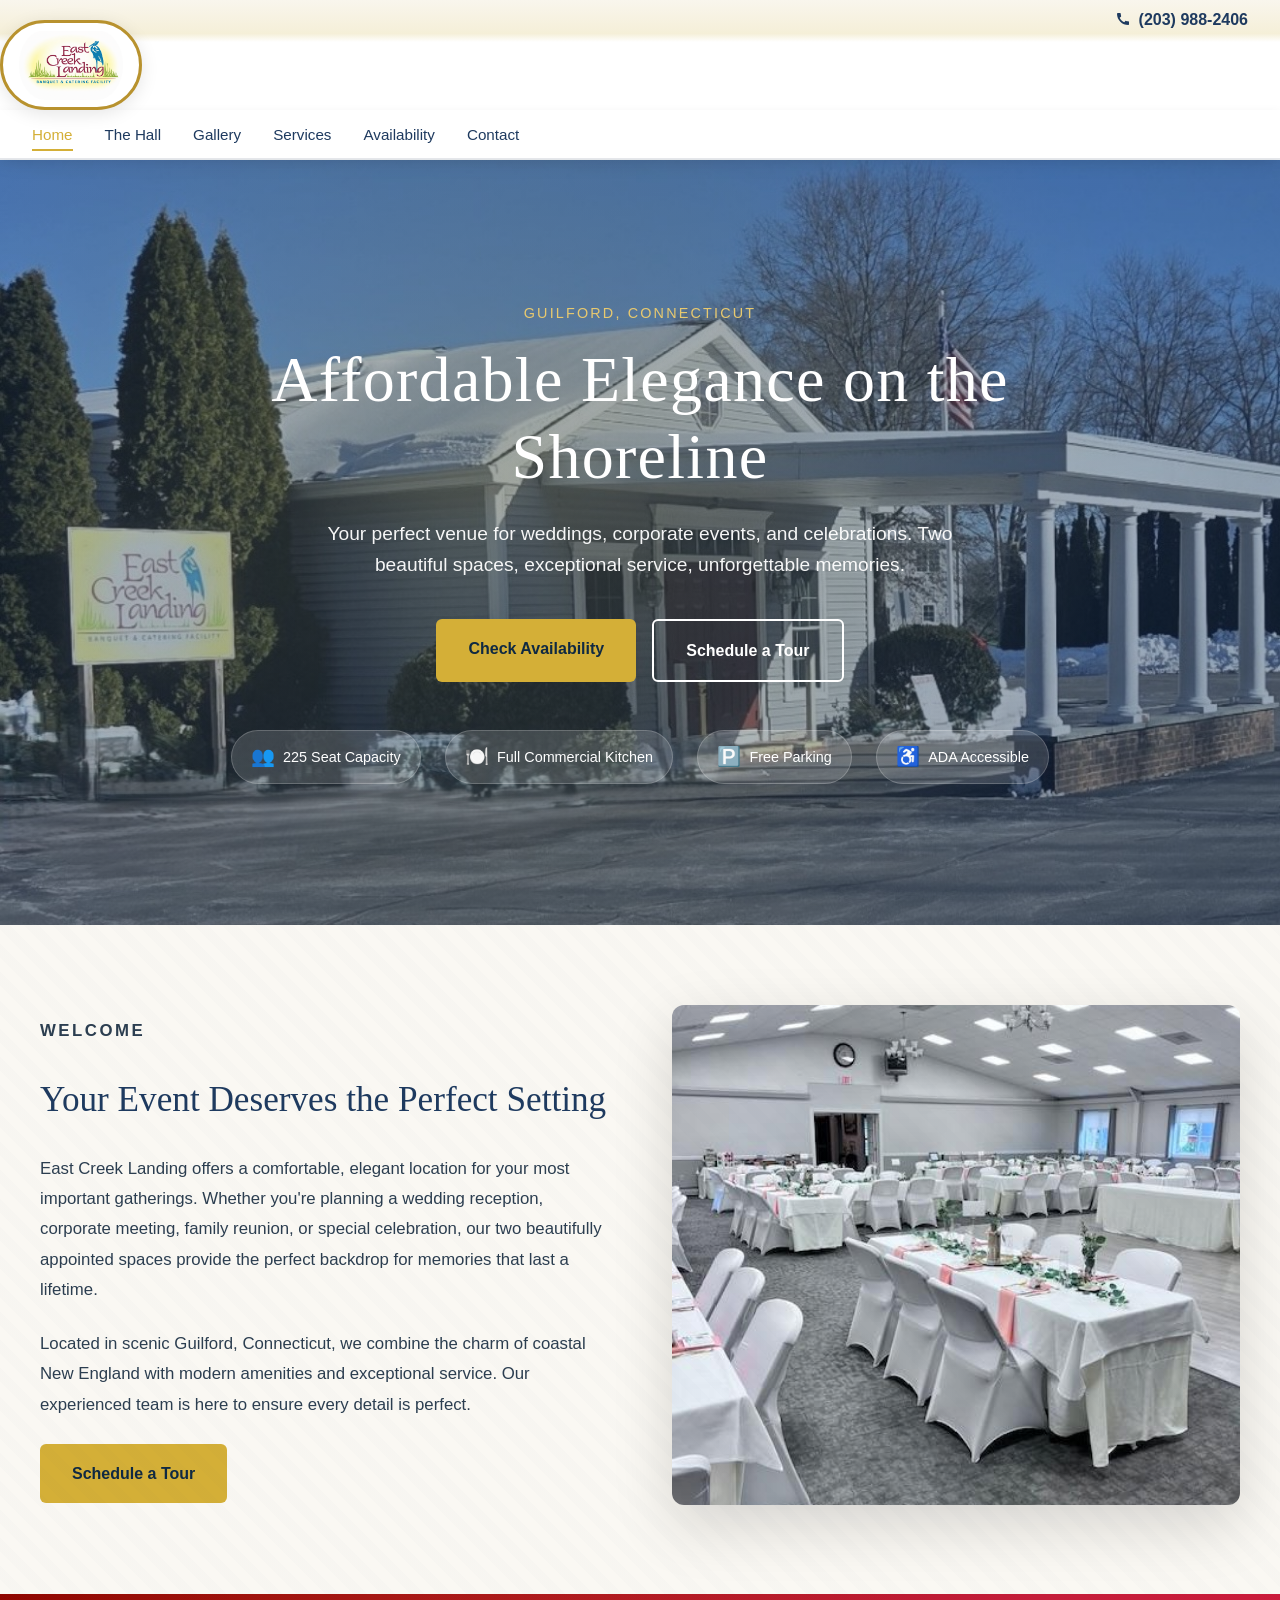
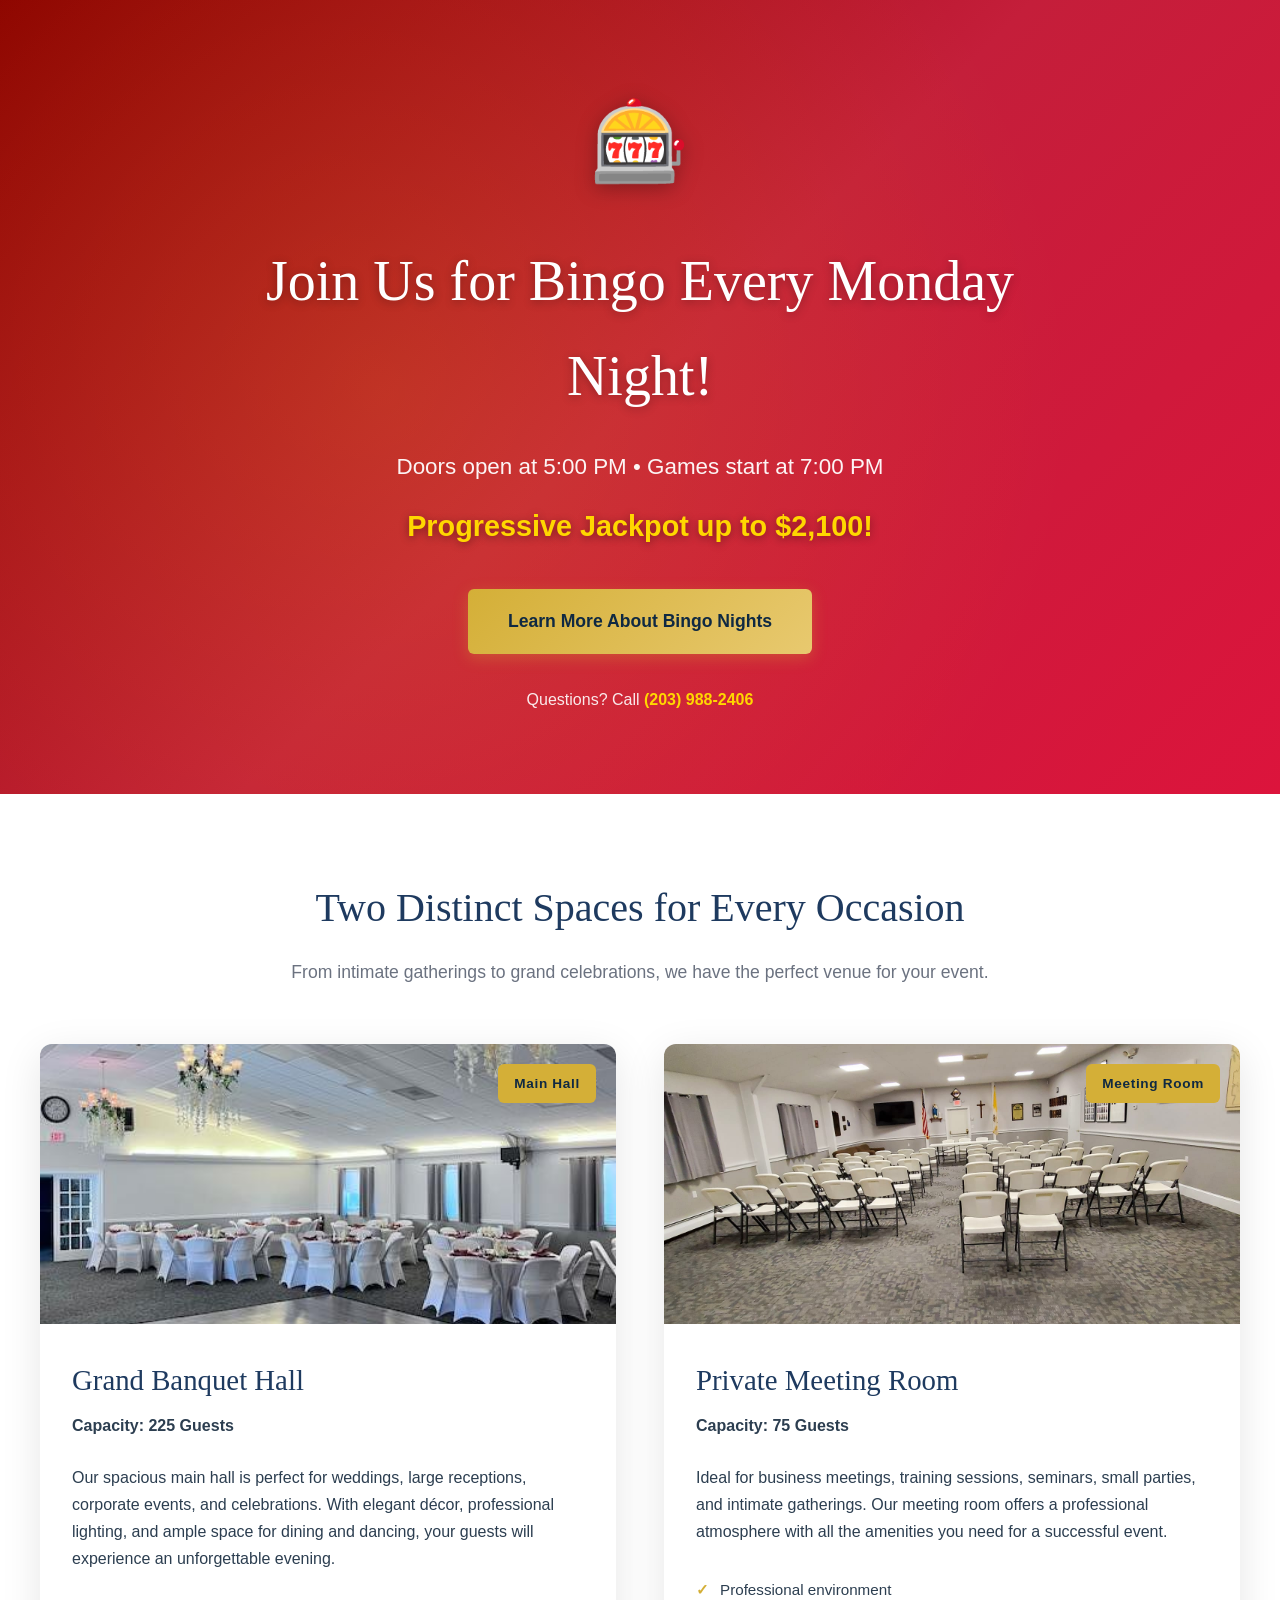
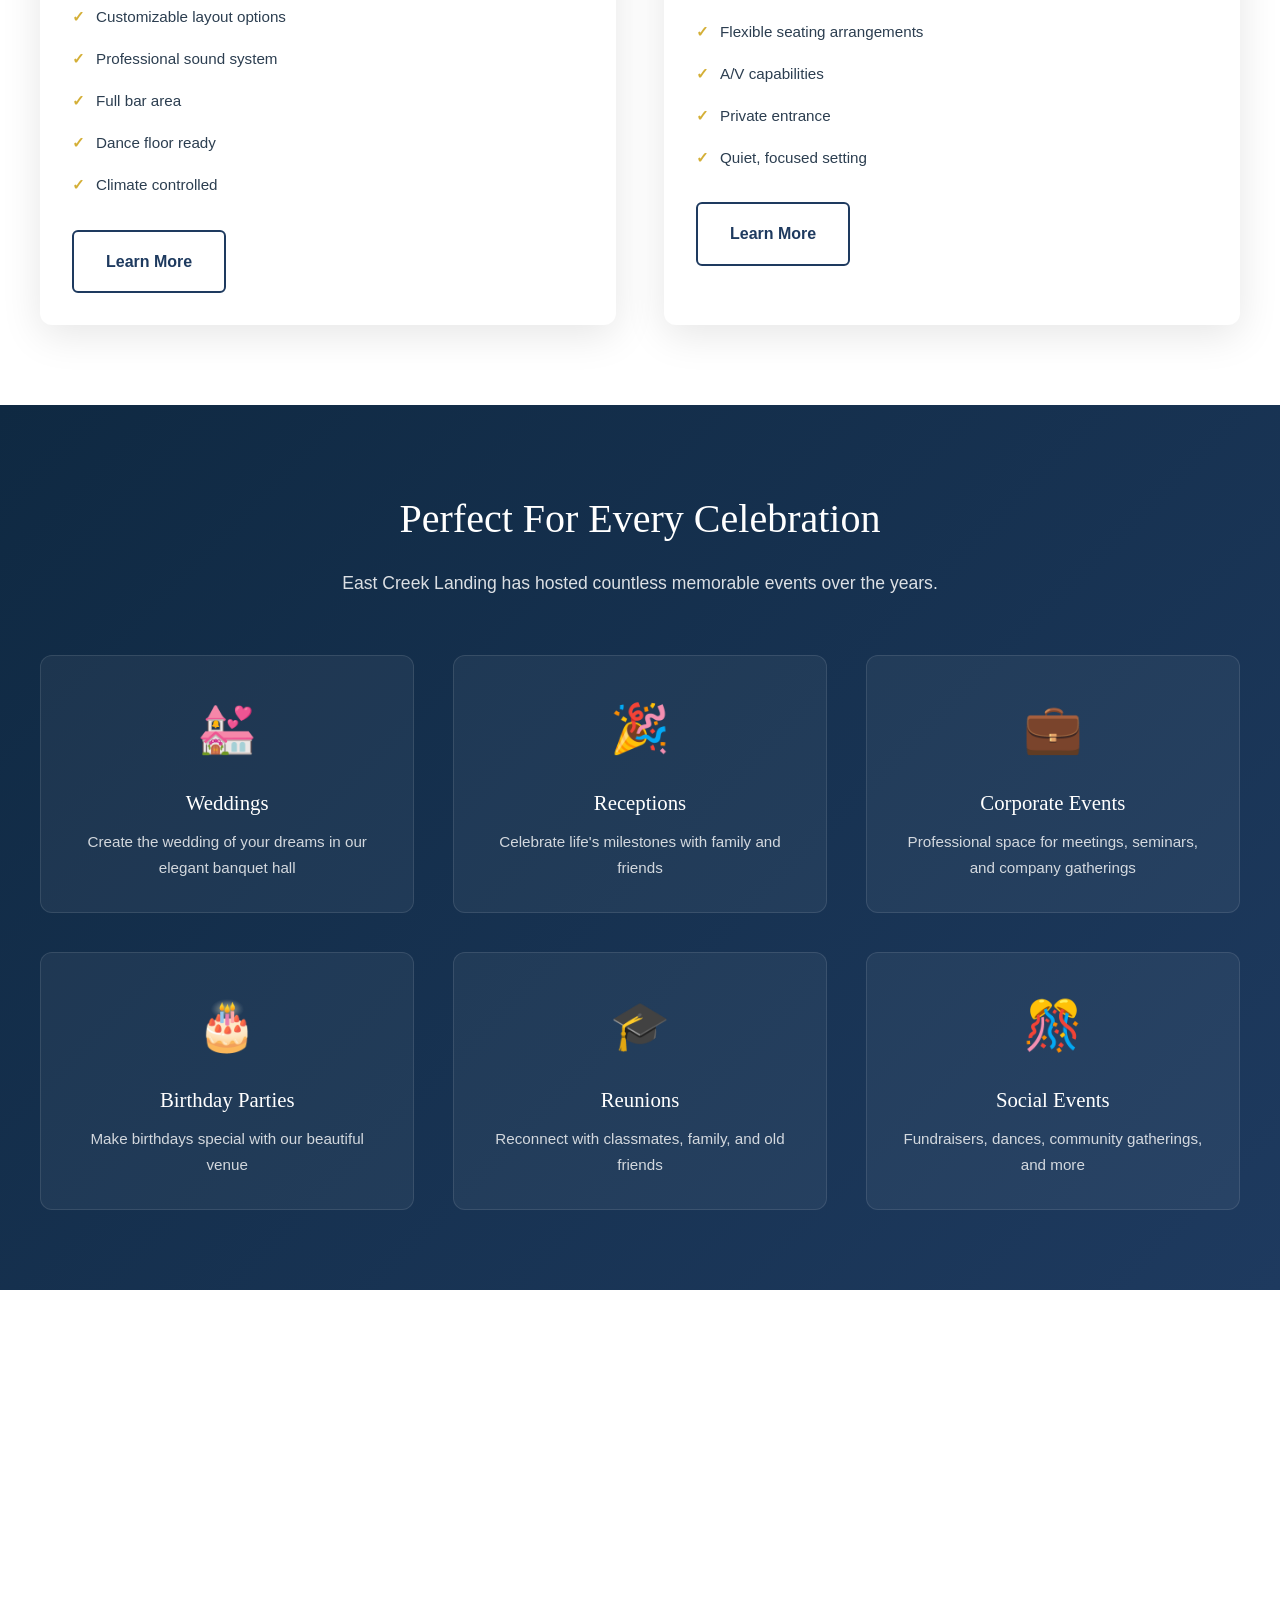
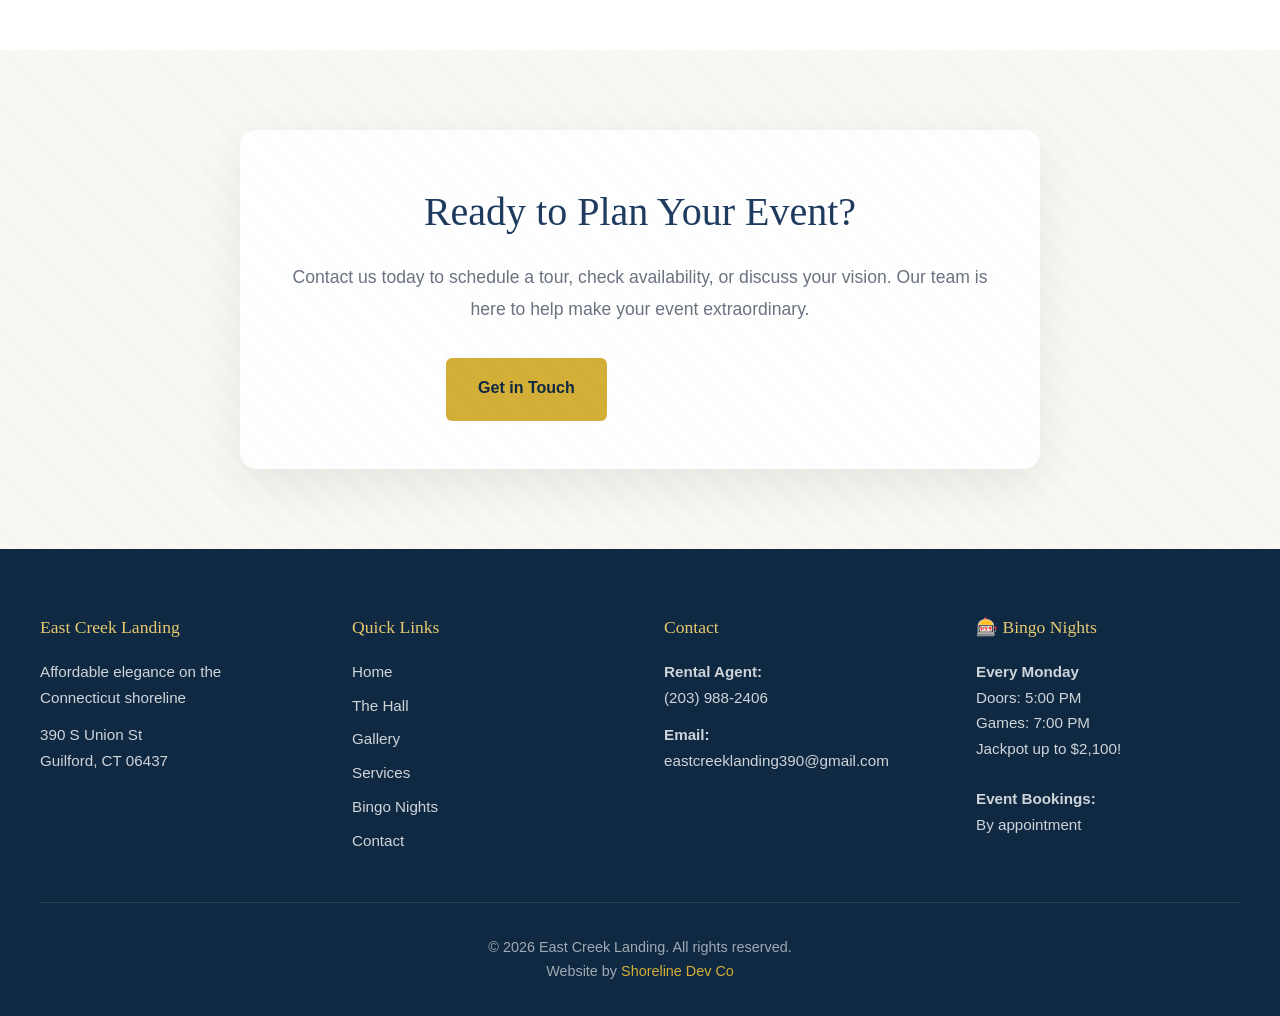
==== commit 9a453c04: "Update index.html" ====
--- a/index.html
+++ b/index.html
@@ -187,7 +187,7 @@
           </div>
           <div class="space-content">
             <h3>Private Meeting Room</h3>
-            <p class="space-capacity">Capacity: 40 Guests</p>
+            <p class="space-capacity">Capacity: 75 Guests</p>
             <p>
               Ideal for business meetings, training sessions, seminars, small parties, and intimate
               gatherings. Our meeting room offers a professional atmosphere with all the amenities
